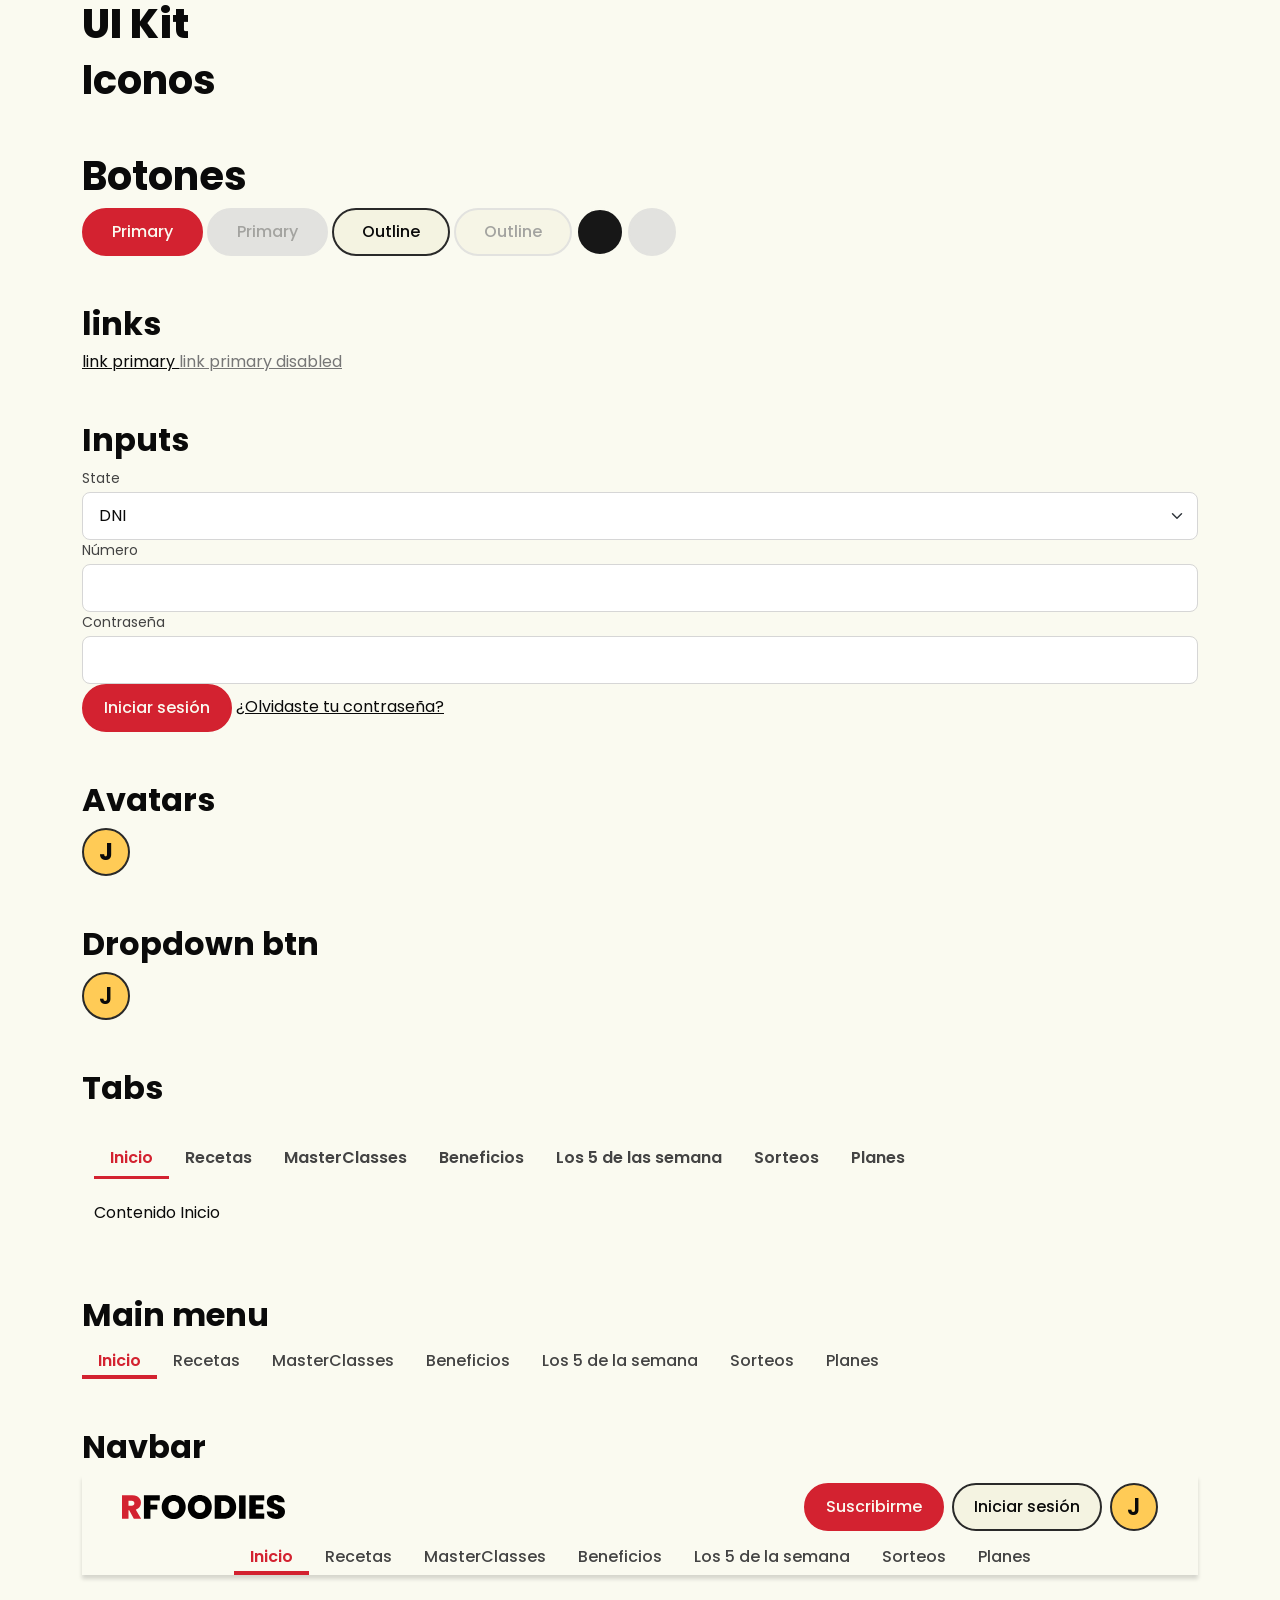
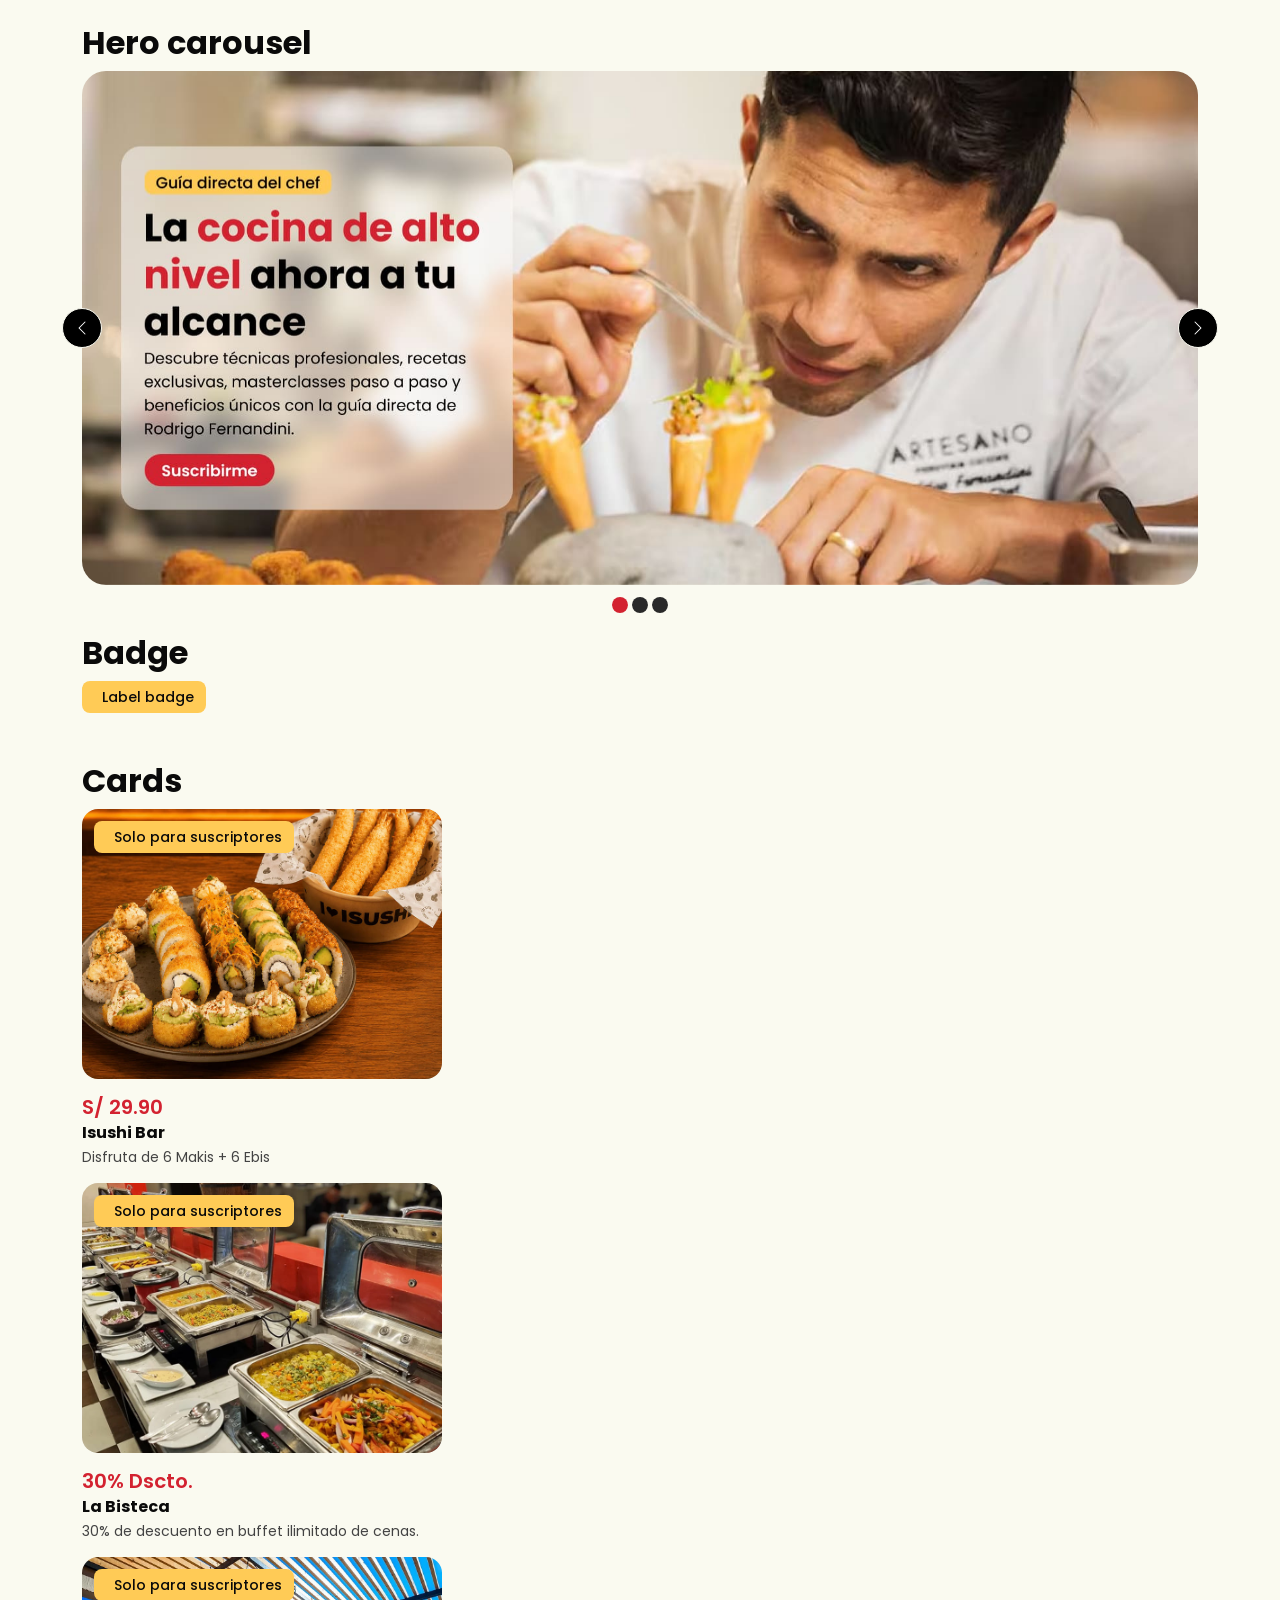
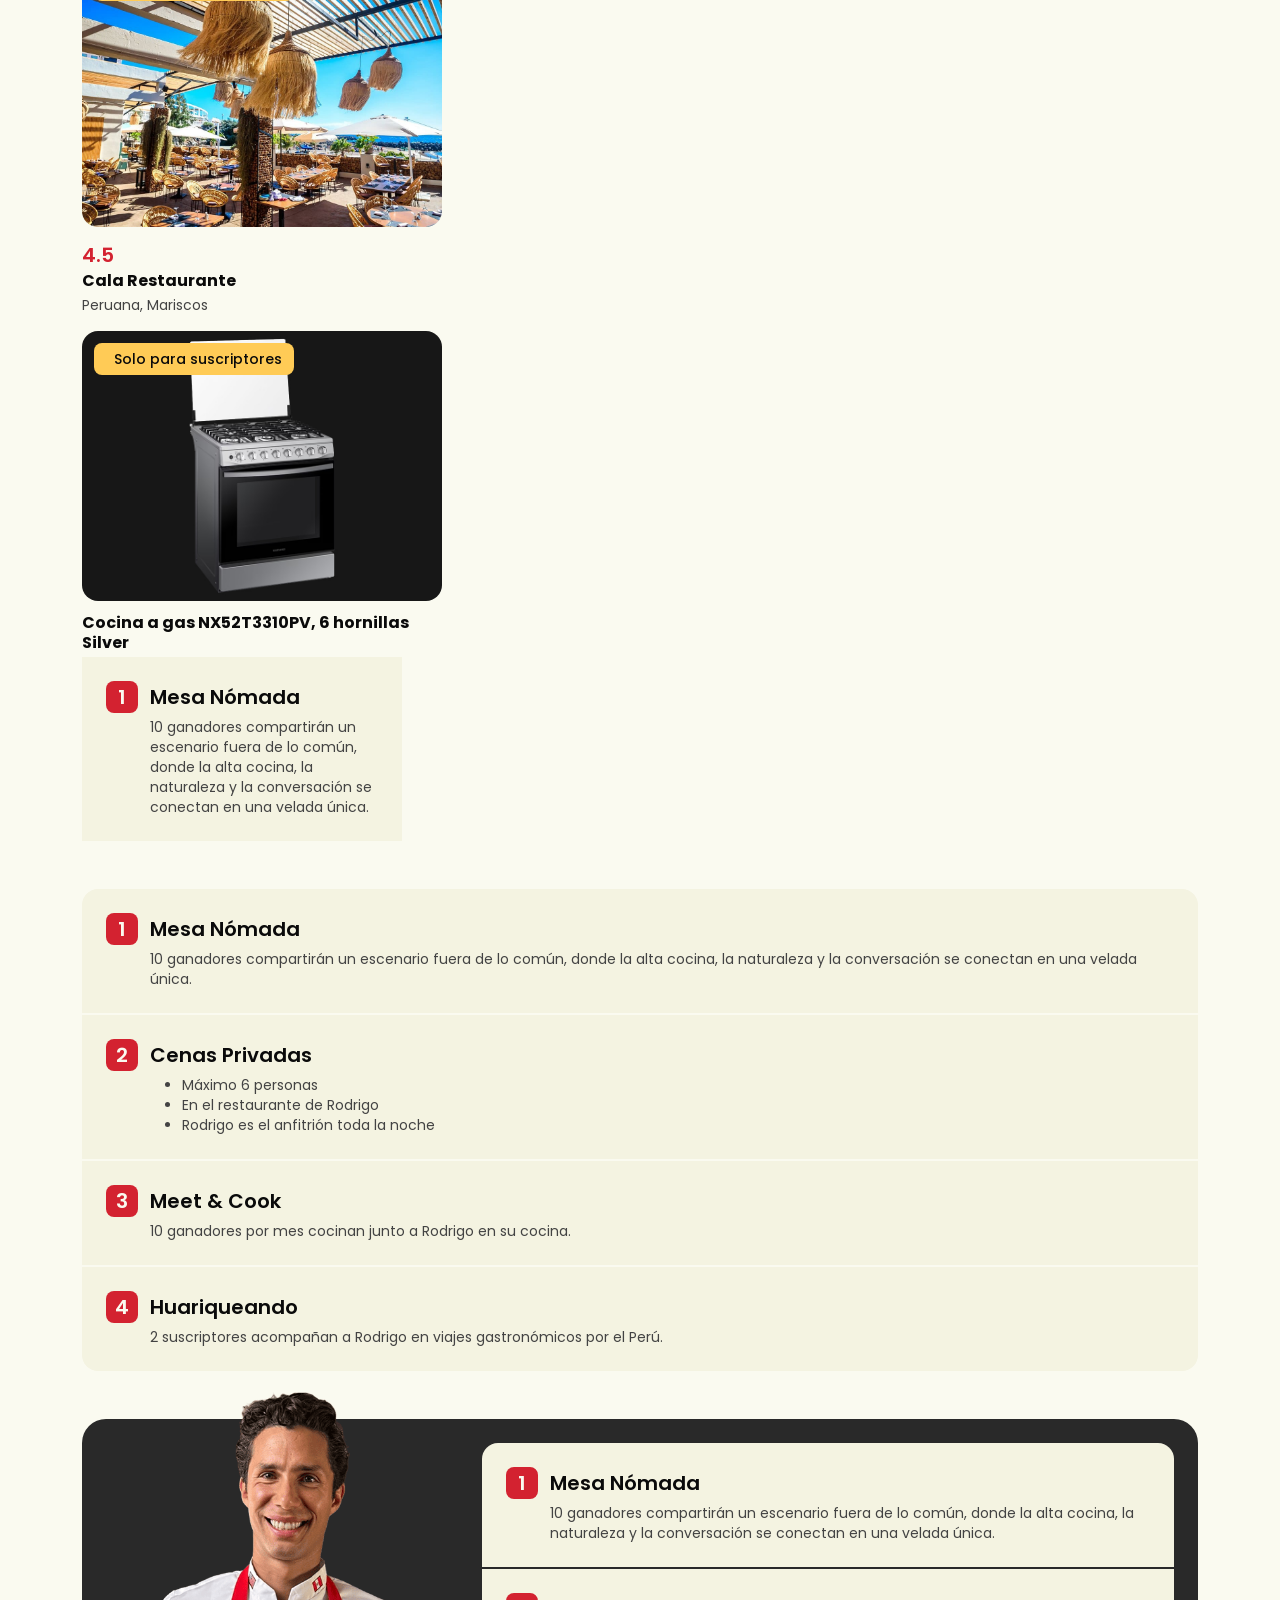
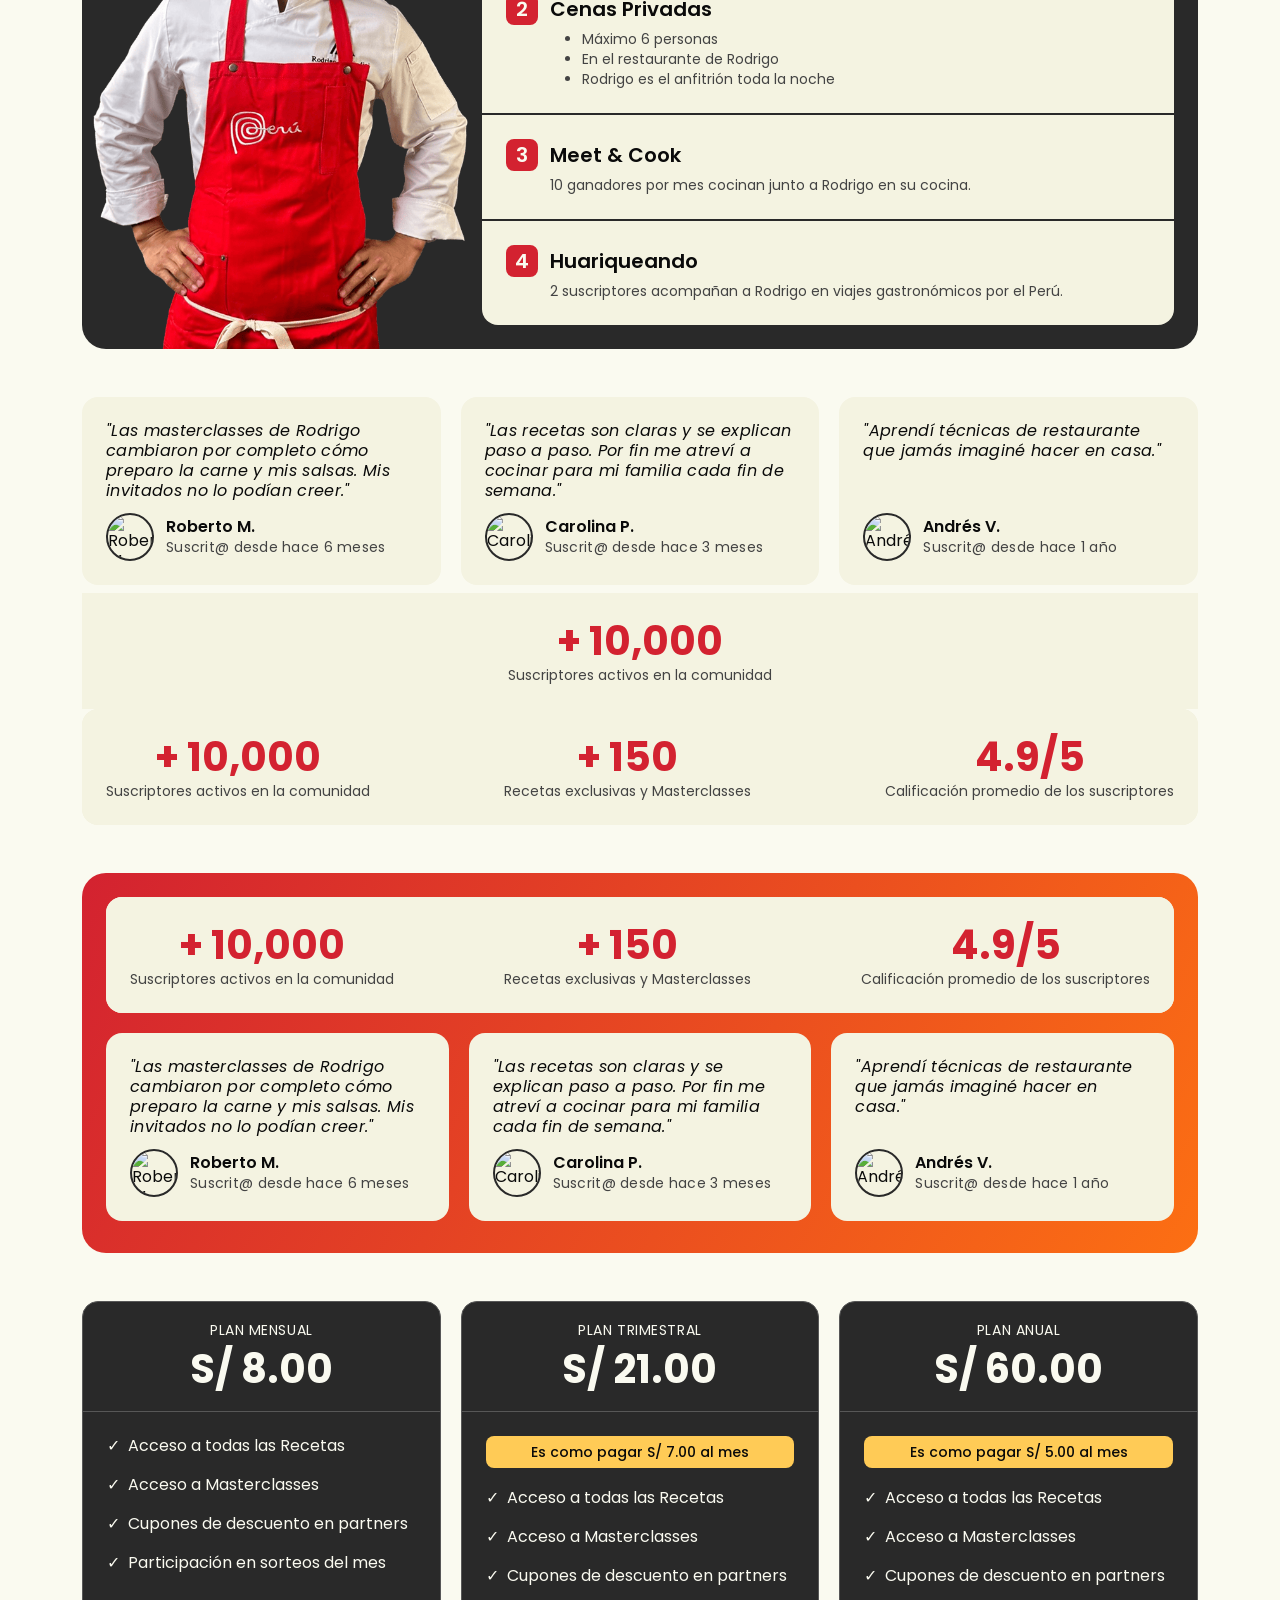
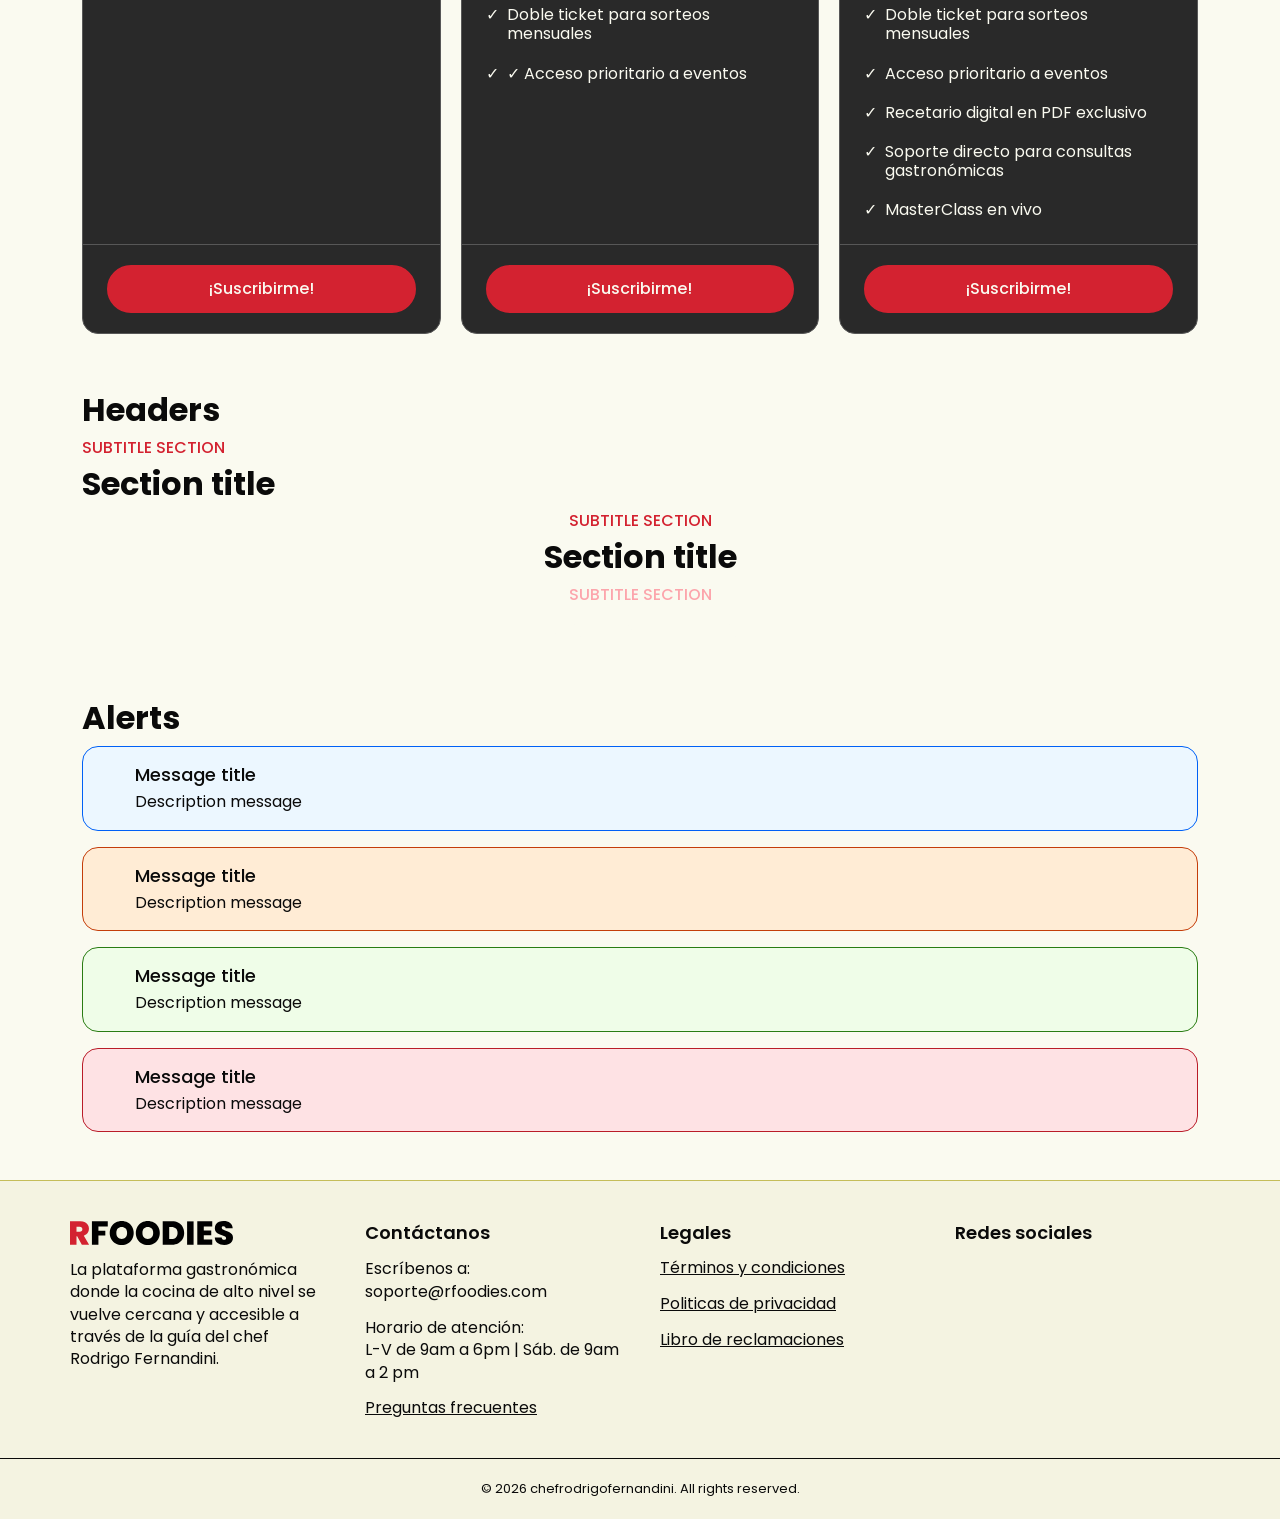
==== componentes.html @ 0fa75b3a "add component footer desktop target link" ====
<!DOCTYPE html>
<html lang="es">

<head>
    <meta charset="UTF-8">
    <meta name="viewport" content="width=device-width, initial-scale=1.0">
    <title>UI kit</title>
    <link rel="icon" href="images/logos/favicon.svg" type="image/x-icon" />
    <link rel="preconnect" href="https://fonts.googleapis.com">
    <link rel="preconnect" href="https://fonts.gstatic.com" crossorigin>
    <link
        href="https://fonts.googleapis.com/css2?family=Poppins:ital,wght@0,100;0,200;0,300;0,400;0,500;0,600;0,700;0,800;0,900;1,100;1,200;1,300;1,400;1,500;1,600;1,700;1,800;1,900&display=swap"
        rel="stylesheet">
    <!-- CSS FILES -->
    <link href="https://cdn.jsdelivr.net/npm/bootstrap@5.3.8/dist/css/bootstrap.min.css" rel="stylesheet"
        integrity="sha384-sRIl4kxILFvY47J16cr9ZwB07vP4J8+LH7qKQnuqkuIAvNWLzeN8tE5YBujZqJLB" crossorigin="anonymous">
    <link rel="stylesheet" href="css/main.css">
</head>

<body>

    <div class="container">
        <div class="mb-5">
            <h1 class="display_1">UI Kit</h1>
            <h2 class="headline_1">Iconos</h2>

            <ion-icon name="heart"></ion-icon> <!--filled-->
            <ion-icon name="heart-outline"></ion-icon> <!--outline-->
            <ion-icon name="heart-sharp"></ion-icon> <!--sharp-->
            <ion-icon name="american-football-outline"></ion-icon>
            <ion-icon name="beer-outline"></ion-icon>
        </div>


        <!-- Buttons -->
        <div class="mb-5">
            <h2 class="headline_1">Botones</h2>

            <button type="button" class="btn primary-btn">
                <ion-icon name="arrow-back"></ion-icon>
                Primary
                <ion-icon name="arrow-forward"></ion-icon>
            </button>

            <button type="button" class="btn primary-btn" disabled>
                <ion-icon name="arrow-back"></ion-icon>
                Primary
                <ion-icon name="arrow-forward"></ion-icon>
            </button>

            <button type="button" class="btn outline-btn">
                <ion-icon name="arrow-back"></ion-icon>
                Outline
                <ion-icon name="arrow-forward"></ion-icon>
            </button>

            <button type="button" class="btn outline-btn" disabled>
                <ion-icon name="arrow-back"></ion-icon>
                Outline
                <ion-icon name="arrow-forward"></ion-icon>
            </button>
            <button type="button" class="btn btn-icon primary-btn-icon">
                <ion-icon name="arrow-back"></ion-icon>
            </button>
            <button type="button" class="btn btn-icon primary-btn-icon" disabled>
                <ion-icon name="arrow-back"></ion-icon>
            </button>
        </div>

        <!-- End buttons -->

        <!-- Links -->
        <div class="mb-5">
            <h2 class="headline_2 mb-2">links</h2>

            <a href="#" class="primary-link">
                link primary
            </a>

            <a href="#" class="primary-link disabled-link" disabled>
                link primary disabled
            </a>
        </div>
        <!-- End links -->

        <!-- Inputs -->
        <div class="mb-5">
            <h2 class="headline_2 mb-2">Inputs</h2>

            <form class="form-login">
                <div class="form-row">
                    <div class="form-group col">
                        <label for="user-doc-type" class="form-label">State</label>
                        <select class="form-select" id="user-doc-type" required="">
                            <option>DNI</option>
                            <option>CE</option>
                            <option>Pasaporte</option>
                        </select>
                    </div>
                    <div class="form-group col">
                        <label for="user-doc-number" class="form-label">Número</label>
                        <input type="text" class="form-control" id="user-doc-number" aria-describedby="emailHelp">
                        <div class="invalid-feedback">
                            Ingreser un número de documento válido.
                        </div>
                    </div>
                </div>

                <div class="form-group">
                    <label for="user-password" class="form-label">Contraseña</label>
                    <div class="password-input-wrapper">
                        <input type="password" class="form-control" id="user-password">
                        <ion-icon name="eye-outline" id="toggle-password" class="toggle-password-icon"></ion-icon>
                    </div>
                    <div class="invalid-feedback">
                        Ingrese una contraseña válida.
                    </div>
                </div>


                <button type="submit" class="btn primary-btn">Iniciar sesión</button>

                <a href="#" class="primary-link" data-bs-toggle="modal" data-bs-target="#modalRecoverPassword">
                    ¿Olvidaste tu contraseña?
                </a>
            </form>
        </div>
        <!-- End inputs-->

        <!-- Avatars -->
        <div class="mb-5">
            <h2 class="headline_2 mb-2">Avatars</h2>

            <div class="avatar">
                <span>J</span>
            </div>
        </div>
        <!-- End Avatars -->

        <!-- Dropdown btn -->
        <div class="mb-5">
            <h2 class="headline_2 mb-2">Dropdown btn</h2>

            <div class="dropdown">
                <button type="button" class="btn avatar-btn dropdown-toggle" data-bs-toggle="dropdown"
                    aria-expanded="false">
                    J
                </button>

                <div class="dropdown-menu dropdown-menu-end user-menu">
                    <!-- Header -->
                    <div class="user-menu__header">
                        <p class="user-menu__name">Javier</p>
                        <p class="user-menu__email">Javierbullreyes@correo.com</p>
                    </div>
                    <!-- Cuerpo -->
                    <div class="user-menu__body">
                        <ul class="user-menu__list">
                            <li>
                                <a class="user-menu__item dropdown-item" href="#profile.html">
                                    <ion-icon name="person-outline"></ion-icon>
                                    <span>Mi perfil</span>
                                    <ion-icon name="chevron-forward-outline"></ion-icon>
                                </a>
                            </li>
                            <li>
                                <a class="user-menu__item dropdown-item" href="#subscription.html">
                                    <ion-icon name="card-outline"></ion-icon>
                                    <span>Mi suscripción</span>
                                    <ion-icon name="chevron-forward-outline"></ion-icon>
                                </a>
                            </li>
                            <li>
                                <a class="user-menu__item dropdown-item" href="#receipts.html">
                                    <ion-icon name="receipt-outline"></ion-icon>
                                    <span>Mis comprobantes</span>
                                    <ion-icon name="chevron-forward-outline"></ion-icon>
                                </a>
                            </li>
                        </ul>

                        <div class="user-menu__plan">
                            <p class="user-menu__plan-label">Plan inactivo</p>
                            <button type="button" class="btn primary-btn">
                                Suscribirme
                            </button>
                        </div>

                        <div class="user-menu__plan_active">
                            <p class="user-menu__plan-label">Plan Anual RFOODIES</p>
                            <p class="user-menu__plan-validity">Vigente hasta el 15/08/2027</p>
                        </div>
                    </div>
                    <!-- Footer -->
                    <div class="user-menu__footer">
                        <a class="user-menu__item dropdown-item" href="#login.html">
                            <ion-icon name="log-out-outline"></ion-icon>
                            <span>Cerrar sesión</span>
                            <ion-icon name="chevron-forward-outline"></ion-icon>
                        </a>
                    </div>
                </div>
            </div>

        </div>
        <!-- End Dropdown btn -->

        <!-- Tabs -->
        <div class="mb-5">
            <h2 class="headline_2 mb-2">Tabs</h2>

            <div class="container py-4">
                <ul class="nav nav-tabs custom-tabs" id="mainTabs" role="tablist">
                    <li class="nav-item" role="presentation">
                        <button class="nav-link active" data-bs-toggle="tab" data-bs-target="#inicio" type="button"
                            role="tab">Inicio</button>
                    </li>
                    <li class="nav-item" role="presentation">
                        <button class="nav-link" data-bs-toggle="tab" data-bs-target="#recetas" type="button"
                            role="tab">Recetas</button>
                    </li>
                    <li class="nav-item" role="presentation">
                        <button class="nav-link" data-bs-toggle="tab" data-bs-target="#masterclasses" type="button"
                            role="tab">MasterClasses</button>
                    </li>
                    <li class="nav-item" role="presentation">
                        <button class="nav-link" data-bs-toggle="tab" data-bs-target="#beneficios" type="button"
                            role="tab">Beneficios</button>
                    </li>
                    <li class="nav-item" role="presentation">
                        <button class="nav-link" data-bs-toggle="tab" data-bs-target="#los5" type="button"
                            role="tab">Los 5 de las semana</button>
                    </li>
                    <li class="nav-item" role="presentation">
                        <button class="nav-link" data-bs-toggle="tab" data-bs-target="#sorteos" type="button"
                            role="tab">Sorteos</button>
                    </li>
                    <li class="nav-item" role="presentation">
                        <button class="nav-link" data-bs-toggle="tab" data-bs-target="#planes" type="button"
                            role="tab">Planes</button>
                    </li>
                </ul>

                <div class="tab-content pt-4">
                    <div class="tab-pane fade show active" id="inicio" role="tabpanel">Contenido Inicio</div>
                    <div class="tab-pane fade" id="recetas" role="tabpanel">Contenido Recetas</div>
                    <div class="tab-pane fade" id="masterclasses" role="tabpanel">Contenido MasterClasses</div>
                    <div class="tab-pane fade" id="beneficios" role="tabpanel">Contenido Beneficios</div>
                    <div class="tab-pane fade" id="los5" role="tabpanel">Contenido Los 5 de la semana</div>
                    <div class="tab-pane fade" id="sorteos" role="tabpanel">Contenido Sorteos</div>
                    <div class="tab-pane fade" id="planes" role="tabpanel">Contenido Planes</div>
                </div>
            </div>

        </div>
        <!-- End Tabs -->

        <!-- main menu -->
        <div class="mb-5">
            <h2 class="headline_2 mb-2">Main menu</h2>

            <nav aria-label="Navegación principal">
                <ul class="nav menu-tabs">
                    <li class="nav-item"><a class="nav-link active" aria-current="page" href="#index">Inicio</a></li>
                    <li class="nav-item"><a class="nav-link" href="#recetas">Recetas</a></li>
                    <li class="nav-item"><a class="nav-link" href="#masterclasses">MasterClasses</a></li>
                    <li class="nav-item"><a class="nav-link" href="#beneficios">Beneficios</a></li>
                    <li class="nav-item"><a class="nav-link" href="#los-5-de-la-semana">Los 5 de la semana</a></li>
                    <li class="nav-item"><a class="nav-link" href="#sorteos">Sorteos</a></li>
                    <li class="nav-item"><a class="nav-link" href="#planes">Planes</a></li>
                </ul>
            </nav>

        </div>
        <!-- End main menu -->

        <!-- Navbar -->
        <div class="mb-5">
            <h2 class="headline_2 mb-2">Navbar</h2>

            <nav class="navbar-desktop">
                <div class="navbar-desktop-top">
                    <a class="navbar-logo-link" href="#">
                        <img src="images/logos/logo.svg" alt="RFoodies Logo" class="logo-navbar">
                    </a>

                    <div class="navbar-desktop-actions">
                        <button type="button" class="btn primary-btn">
                            Suscribirme
                        </button>
                        <button type="button" class="btn outline-btn">
                            Iniciar sesión
                        </button>
                        <div class="dropdown">
                            <button type="button" class="btn avatar-btn dropdown-toggle" data-bs-toggle="dropdown"
                                aria-expanded="false">
                                J
                            </button>

                            <div class="dropdown-menu dropdown-menu-end user-menu">
                                <!-- Header -->
                                <div class="user-menu__header">
                                    <p class="user-menu__name">Javier</p>
                                    <p class="user-menu__email">Javierbullreyes@correo.com</p>
                                </div>
                                <!-- Cuerpo -->
                                <div class="user-menu__body">
                                    <ul class="user-menu__list">
                                        <li>
                                            <a class="user-menu__item dropdown-item" href="#profile.html">
                                                <ion-icon name="person-outline"></ion-icon>
                                                <span>Mi perfil</span>
                                                <ion-icon name="chevron-forward-outline"></ion-icon>
                                            </a>
                                        </li>
                                        <li>
                                            <a class="user-menu__item dropdown-item" href="#subscription.html">
                                                <ion-icon name="card-outline"></ion-icon>
                                                <span>Mi suscripción</span>
                                                <ion-icon name="chevron-forward-outline"></ion-icon>
                                            </a>
                                        </li>
                                        <li>
                                            <a class="user-menu__item dropdown-item" href="#receipts.html">
                                                <ion-icon name="receipt-outline"></ion-icon>
                                                <span>Mis comprobantes</span>
                                                <ion-icon name="chevron-forward-outline"></ion-icon>
                                            </a>
                                        </li>
                                    </ul>

                                    <div class="user-menu__plan">
                                        <p class="user-menu__plan-label">Plan inactivo</p>
                                        <button type="button" class="btn primary-btn">
                                            Suscribirme
                                        </button>
                                    </div>

                                    <div class="user-menu__plan_active">
                                        <p class="user-menu__plan-label">Plan Anual RFOODIES</p>
                                        <p class="user-menu__plan-validity">Vigente hasta el 15/08/2027</p>
                                    </div>
                                </div>
                                <!-- Footer -->
                                <div class="user-menu__footer">
                                    <a class="user-menu__item dropdown-item" href="#login.html">
                                        <ion-icon name="log-out-outline"></ion-icon>
                                        <span>Cerrar sesión</span>
                                        <ion-icon name="chevron-forward-outline"></ion-icon>
                                    </a>
                                </div>
                            </div>
                        </div>
                    </div>
                </div>
                <ul class="nav menu-tabs">
                    <li class="nav-item"><a class="nav-link active" aria-current="page" href="#index">Inicio</a>
                    </li>
                    <li class="nav-item"><a class="nav-link" href="#recetas">Recetas</a></li>
                    <li class="nav-item"><a class="nav-link" href="#masterclasses">MasterClasses</a></li>
                    <li class="nav-item"><a class="nav-link" href="#beneficios">Beneficios</a></li>
                    <li class="nav-item"><a class="nav-link" href="#los-5-de-la-semana">Los 5 de la semana</a></li>
                    <li class="nav-item"><a class="nav-link" href="#sorteos">Sorteos</a></li>
                    <li class="nav-item"><a class="nav-link" href="#planes">Planes</a></li>
                </ul>
            </nav>
        </div>
        <!-- End Navbar -->

        <!-- Hero carousel -->
        <div class="mb-5">
            <h2 class="headline_2 mb-2">Hero carousel</h2>

            <section class="hero-carousel-wrap">
                <div id="heroCarousel" class="carousel slide hero-carousel" data-bs-ride="carousel"
                    aria-label="Destacados">

                    <div class="carousel-indicators">
                        <button type="button" data-bs-target="#heroCarousel" data-bs-slide-to="0" class="active"
                            aria-current="true" aria-label="Slide 1"></button>
                        <button type="button" data-bs-target="#heroCarousel" data-bs-slide-to="1"
                            aria-label="Slide 2"></button>
                        <button type="button" data-bs-target="#heroCarousel" data-bs-slide-to="2"
                            aria-label="Slide 3"></button>
                    </div>

                    <div class="carousel-inner">
                        <!-- Reemplaza cada src por tu imagen (recomendado: 2280 x 1050 px, para pantallas retina) -->
                        <div class="carousel-item active" data-bs-interval="3000">
                            <img src="images/bg/carousel-hero-1.jpg" alt="Slide 1">
                        </div>
                        <div class="carousel-item" data-bs-interval="3000">
                            <img src="images/bg/carousel-hero-2.jpg" alt="Slide 2">
                        </div>
                        <div class="carousel-item" data-bs-interval="3000">
                            <img src="images/bg/carousel-hero-3.jpg" alt="Slide 3">
                        </div>
                    </div>

                    <button class="carousel-control-prev" type="button" data-bs-target="#heroCarousel"
                        data-bs-slide="prev">
                        <span class="carousel-control-prev-icon" aria-hidden="true"></span>
                        <span class="visually-hidden">Anterior</span>
                    </button>
                    <button class="carousel-control-next" type="button" data-bs-target="#heroCarousel"
                        data-bs-slide="next">
                        <span class="carousel-control-next-icon" aria-hidden="true"></span>
                        <span class="visually-hidden">Siguiente</span>
                    </button>

                </div>
            </section>
        </div>
        <!-- End Hero carousel -->

        <!-- Badge -->
        <div class="mb-5">
            <h2 class="headline_2 mb-2">Badge</h2>

            <span class="badge badge-rf">
                <ion-icon name="star"></ion-icon>
                Label badge
            </span>
        </div>
        <!-- End Badge -->

        <!-- Cards -->
        <div class="mb-5">
            <h2 class="headline_2 mb-2">Cards</h2>

            <div class="card-product">
                <span class="badge badge-rf">
                    <ion-icon name="star"></ion-icon>
                    Solo para suscriptores
                </span>
                <img src="images/beneficios/isuhi-bar.jpg" class="card-img-top" alt="...">
                <div class="card-body">
                    <span class="info-promo">
                        S/ 29.90
                    </span>
                    <h5 class="card-title">Isushi Bar</h5>
                    <p class="card-description">
                        Disfruta de 6 Makis + 6 Ebis
                    </p>
                </div>
            </div>

            <div class="card-product">
                <span class="badge badge-rf">
                    <ion-icon name="star"></ion-icon>
                    Solo para suscriptores
                </span>
                <img src="images/beneficios/la-bisteca.jpg" class="card-img-top" alt="...">
                <div class="card-body">
                    <span class="info-promo">
                        30% Dscto.
                    </span>
                    <h5 class="card-title">La Bisteca</h5>
                    <p class="card-description">
                        30% de descuento en buffet ilimitado de cenas.
                    </p>
                </div>
            </div>

            <div class="card-product">
                <span class="badge badge-rf">
                    <ion-icon name="star"></ion-icon>
                    Solo para suscriptores
                </span>
                <img src="images/restaurantes/cala.jpg" class="card-img-top" alt="...">
                <div class="card-body">
                    <div class="star-raiting">
                        <ion-icon name="star"></ion-icon>
                        4.5
                    </div>
                    <h5 class="card-title">Cala Restaurante</h5>
                    <p class="card-description">
                        Peruana, Mariscos
                    </p>
                </div>
            </div>

            <div class="card-product">
                <span class="badge badge-rf">
                    <ion-icon name="star"></ion-icon>
                    Solo para suscriptores
                </span>
                <img src="images/premios/premio1.jpg" class="card-img-top" alt="...">
                <div class="card-body">
                    <h5 class="card-title">
                        Cocina a gas NX52T3310PV, 6 hornillas Silver
                    </h5>
                </div>
            </div>

            <article class="prize-card mb-5">
                <span class="prize-card__badge" aria-hidden="true">1</span>
                <div class="prize-card__content">
                    <h3 class="prize-card__title">Mesa Nómada</h3>
                    <p class="prize-card__text">
                        10 ganadores compartirán un escenario fuera de lo común, donde la alta cocina,
                        la naturaleza y la conversación se conectan en una velada única.
                    </p>
                </div>
            </article>

            <div class="wrap-prize-cards mb-5">
                <article class="prize-card">
                    <span class="prize-card__badge" aria-hidden="true">1</span>
                    <div class="prize-card__content">
                        <h3 class="prize-card__title">Mesa Nómada</h3>
                        <p class="prize-card__text">
                            10 ganadores compartirán un escenario fuera de lo común, donde la alta cocina,
                            la naturaleza y la conversación se conectan en una velada única.
                        </p>
                    </div>
                </article>
                <article class="prize-card">
                    <span class="prize-card__badge" aria-hidden="true">2</span>
                    <div class="prize-card__content">
                        <h3 class="prize-card__title">Cenas Privadas</h3>
                        <ul class="prize-card__list">
                            <li>Máximo 6 personas</li>
                            <li>En el restaurante de Rodrigo</li>
                            <li>Rodrigo es el anfitrión toda la noche</li>
                        </ul>
                    </div>
                </article>
                <article class="prize-card">
                    <span class="prize-card__badge" aria-hidden="true">3</span>
                    <div class="prize-card__content">
                        <h3 class="prize-card__title">Meet & Cook</h3>
                        <p class="prize-card__text">
                            10 ganadores por mes cocinan junto a Rodrigo en su cocina.
                        </p>
                    </div>
                </article>
                <article class="prize-card">
                    <span class="prize-card__badge" aria-hidden="true">4</span>
                    <div class="prize-card__content">
                        <h3 class="prize-card__title">Huariqueando</h3>
                        <p class="prize-card__text">
                            2 suscriptores acompañan a Rodrigo en viajes gastronómicos por el Perú.
                        </p>
                    </div>
                </article>
            </div>

            <div class="card-monthly-prizes mb-5">
                <img src="images/premios/chef.png" alt="chef Rodrigo fernandini">
                <div class="wrap-prize-cards">
                    <article class="prize-card">
                        <span class="prize-card__badge" aria-hidden="true">1</span>
                        <div class="prize-card__content">
                            <h3 class="prize-card__title">Mesa Nómada</h3>
                            <p class="prize-card__text">
                                10 ganadores compartirán un escenario fuera de lo común, donde la alta cocina,
                                la naturaleza y la conversación se conectan en una velada única.
                            </p>
                        </div>
                    </article>
                    <article class="prize-card">
                        <span class="prize-card__badge" aria-hidden="true">2</span>
                        <div class="prize-card__content">
                            <h3 class="prize-card__title">Cenas Privadas</h3>
                            <ul class="prize-card__list">
                                <li>Máximo 6 personas</li>
                                <li>En el restaurante de Rodrigo</li>
                                <li>Rodrigo es el anfitrión toda la noche</li>
                            </ul>
                        </div>
                    </article>
                    <article class="prize-card">
                        <span class="prize-card__badge" aria-hidden="true">3</span>
                        <div class="prize-card__content">
                            <h3 class="prize-card__title">Meet & Cook</h3>
                            <p class="prize-card__text">
                                10 ganadores por mes cocinan junto a Rodrigo en su cocina.
                            </p>
                        </div>
                    </article>
                    <article class="prize-card">
                        <span class="prize-card__badge" aria-hidden="true">4</span>
                        <div class="prize-card__content">
                            <h3 class="prize-card__title">Huariqueando</h3>
                            <p class="prize-card__text">
                                2 suscriptores acompañan a Rodrigo en viajes gastronómicos por el Perú.
                            </p>
                        </div>
                    </article>
                </div>
            </div>

            <div class="testimonials__grid">

                <figure class="testimonial-card">
                    <blockquote class="testimonial-card__quote">
                        "Las masterclasses de Rodrigo cambiaron por completo cómo preparo la carne y mis salsas.
                        Mis invitados no lo podían creer."
                    </blockquote>
                    <figcaption class="testimonial-card__author">
                        <img class="testimonial-card__avatar"
                            src="https://images.unsplash.com/photo-1507003211169-0a1dd7228f2d?auto=format&fit=crop&w=96&h=96&q=80"
                            alt="Roberto M.">
                        <div>
                            <p class="testimonial-card__name">Roberto M.</p>
                            <p class="testimonial-card__meta">Suscrit@ desde hace 6 meses</p>
                        </div>
                    </figcaption>
                </figure>

                <figure class="testimonial-card">
                    <blockquote class="testimonial-card__quote">
                        "Las recetas son claras y se explican paso a paso. Por fin me atreví a cocinar para mi
                        familia cada fin de semana."
                    </blockquote>
                    <figcaption class="testimonial-card__author">
                        <img class="testimonial-card__avatar"
                            src="https://images.unsplash.com/photo-1494790108377-be9c29b29330?auto=format&fit=crop&w=96&h=96&q=80"
                            alt="Carolina P.">
                        <div>
                            <p class="testimonial-card__name">Carolina P.</p>
                            <p class="testimonial-card__meta">Suscrit@ desde hace 3 meses</p>
                        </div>
                    </figcaption>
                </figure>

                <figure class="testimonial-card">
                    <blockquote class="testimonial-card__quote">
                        "Aprendí técnicas de restaurante que jamás imaginé hacer en casa."
                    </blockquote>
                    <figcaption class="testimonial-card__author">
                        <img class="testimonial-card__avatar"
                            src="https://images.unsplash.com/photo-1500648767791-00dcc994a43e?auto=format&fit=crop&w=96&h=96&q=80"
                            alt="Andrés V.">
                        <div>
                            <p class="testimonial-card__name">Andrés V.</p>
                            <p class="testimonial-card__meta">Suscrit@ desde hace 1 año</p>
                        </div>
                    </figcaption>
                </figure>
            </div>

            <figure class="social-proof-card">
                <div class="social-proof-card__content">
                    <h3 class="social-proof-card__title">+ 10,000</h3>
                    <p class="social-proof-card__text">
                        Suscriptores activos en la comunidad
                    </p>
                </div>
            </figure>

            <div class="social-proof__grid mb-5">
                <figure class="social-proof-card">
                    <div class="social-proof-card__content">
                        <h3 class="social-proof-card__title">+ 10,000</h3>
                        <p class="social-proof-card__text">
                            Suscriptores activos en la comunidad
                        </p>
                    </div>
                </figure>

                <figure class="social-proof-card">
                    <div class="social-proof-card__content">
                        <h3 class="social-proof-card__title">+ 150</h3>
                        <p class="social-proof-card__text">
                            Recetas exclusivas y Masterclasses
                        </p>
                    </div>
                </figure>

                <figure class="social-proof-card">
                    <div class="social-proof-card__content">
                        <h3 class="social-proof-card__title">4.9/5</h3>
                        <p class="social-proof-card__text">
                            Calificación promedio de los suscriptores
                        </p>
                    </div>
                </figure>
            </div>

            <div class="social-proof__banner">
                <div class="social-proof__grid">
                    <figure class="social-proof-card">
                        <div class="social-proof-card__content">
                            <h3 class="social-proof-card__title">+ 10,000</h3>
                            <p class="social-proof-card__text">
                                Suscriptores activos en la comunidad
                            </p>
                        </div>
                    </figure>

                    <figure class="social-proof-card">
                        <div class="social-proof-card__content">
                            <h3 class="social-proof-card__title">+ 150</h3>
                            <p class="social-proof-card__text">
                                Recetas exclusivas y Masterclasses
                            </p>
                        </div>
                    </figure>

                    <figure class="social-proof-card">
                        <div class="social-proof-card__content">
                            <h3 class="social-proof-card__title">4.9/5</h3>
                            <p class="social-proof-card__text">
                                Calificación promedio de los suscriptores
                            </p>
                        </div>
                    </figure>
                </div>

                <div class="testimonials__grid">
                    <figure class="testimonial-card">
                        <blockquote class="testimonial-card__quote">
                            "Las masterclasses de Rodrigo cambiaron por completo cómo preparo la carne y mis salsas.
                            Mis invitados no lo podían creer."
                        </blockquote>
                        <figcaption class="testimonial-card__author">
                            <img class="testimonial-card__avatar"
                                src="https://images.unsplash.com/photo-1507003211169-0a1dd7228f2d?auto=format&fit=crop&w=96&h=96&q=80"
                                alt="Roberto M.">
                            <div>
                                <p class="testimonial-card__name">Roberto M.</p>
                                <p class="testimonial-card__meta">Suscrit@ desde hace 6 meses</p>
                            </div>
                        </figcaption>
                    </figure>

                    <figure class="testimonial-card">
                        <blockquote class="testimonial-card__quote">
                            "Las recetas son claras y se explican paso a paso. Por fin me atreví a cocinar para mi
                            familia cada fin de semana."
                        </blockquote>
                        <figcaption class="testimonial-card__author">
                            <img class="testimonial-card__avatar"
                                src="https://images.unsplash.com/photo-1494790108377-be9c29b29330?auto=format&fit=crop&w=96&h=96&q=80"
                                alt="Carolina P.">
                            <div>
                                <p class="testimonial-card__name">Carolina P.</p>
                                <p class="testimonial-card__meta">Suscrit@ desde hace 3 meses</p>
                            </div>
                        </figcaption>
                    </figure>

                    <figure class="testimonial-card">
                        <blockquote class="testimonial-card__quote">
                            "Aprendí técnicas de restaurante que jamás imaginé hacer en casa."
                        </blockquote>
                        <figcaption class="testimonial-card__author">
                            <img class="testimonial-card__avatar"
                                src="https://images.unsplash.com/photo-1500648767791-00dcc994a43e?auto=format&fit=crop&w=96&h=96&q=80"
                                alt="Andrés V.">
                            <div>
                                <p class="testimonial-card__name">Andrés V.</p>
                                <p class="testimonial-card__meta">Suscrit@ desde hace 1 año</p>
                            </div>
                        </figcaption>
                    </figure>
                </div>
            </div>
        </div>

        <div class="plans__grid mb-5">

            <!-- Plan mensual: 4 beneficios -->
            <article class="plan-card">
                <header class="plan-card__header">
                    <h3 class="plan-card__name">Plan mensual</h3>
                    <p class="plan-card__price">S/ 8.00</p>
                </header>
                <ul class="plan-card__body">
                    <li class="plan-card__benefit">Acceso a todas las Recetas</li>
                    <li class="plan-card__benefit">Acceso a Masterclasses</li>
                    <li class="plan-card__benefit">Cupones de descuento en partners</li>
                    <li class="plan-card__benefit">Participación en sorteos del mes</li>
                </ul>
                <div class="plan-card__footer">
                    <button type="button" class="btn primary-btn">
                        ¡Suscribirme!
                    </button>
                </div>
            </article>

            <!-- Plan trimestral: 5 beneficios -->
            <article class="plan-card">
                <header class="plan-card__header">
                    <h3 class="plan-card__name">Plan trimestral</h3>
                    <p class="plan-card__price">S/ 21.00</p>
                </header>
                <ul class="plan-card__body">
                    <span class="badge badge-rf">
                        Es como pagar S/ 7.00 al mes
                    </span>
                    <li class="plan-card__benefit">Acceso a todas las Recetas</li>
                    <li class="plan-card__benefit">Acceso a Masterclasses</li>
                    <li class="plan-card__benefit">Cupones de descuento en partners</li>
                    <li class="plan-card__benefit">Doble ticket para sorteos mensuales</li>
                    <li class="plan-card__benefit">✓ Acceso prioritario a eventos</li>
                </ul>
                <div class="plan-card__footer">
                    <button type="button" class="btn primary-btn">
                        ¡Suscribirme!
                    </button>
                </div>
            </article>

            <!-- Plan anual: 6 beneficios -->
            <article class="plan-card">
                <header class="plan-card__header">
                    <h3 class="plan-card__name">Plan anual</h3>
                    <p class="plan-card__price">S/ 60.00</p>
                </header>
                <ul class="plan-card__body">
                    <span class="badge badge-rf">
                        Es como pagar S/ 5.00 al mes
                    </span>
                    <li class="plan-card__benefit">Acceso a todas las Recetas</li>
                    <li class="plan-card__benefit">Acceso a Masterclasses</li>
                    <li class="plan-card__benefit">Cupones de descuento en partners</li>
                    <li class="plan-card__benefit">Doble ticket para sorteos mensuales</li>
                    <li class="plan-card__benefit">Acceso prioritario a eventos</li>
                    <li class="plan-card__benefit">Recetario digital en PDF exclusivo</li>
                    <li class="plan-card__benefit">Soporte directo para consultas gastronómicas</li>
                    <li class="plan-card__benefit">MasterClass en vivo</li>
                </ul>
                <div class="plan-card__footer">
                    <button type="button" class="btn primary-btn">
                        ¡Suscribirme!
                    </button>
                </div>
            </article>

        </div>
        <!-- End Cards -->

        <!-- Headers -->
        <div class="mb-5">
            <h2 class="headline_2 mb-2">Headers</h2>

            <div class="header-section">
                <h6 class="header-section__subtitle">
                    SUBTITLE SECTION
                </h6>
                <h4 class="header-section__title">Section title</h4>
            </div>

            <div class="header-section text-center">
                <h6 class="header-section__subtitle">
                    SUBTITLE SECTION
                </h6>
                <h4 class="header-section__title">Section title</h4>
            </div>

            <div class="header-section header-section__dark text-center">
                <h6 class="header-section__subtitle">
                    SUBTITLE SECTION
                </h6>
                <h4 class="header-section__title">Section title</h4>
            </div>
        </div>
        <!-- End Headers -->

        <!-- Alerts -->
        <div class="mb-5">
            <h2 class="headline_2 mb-2">Alerts</h2>

            <div class="notice-list">

                <!-- INFO -->
                <div class="notice notice--info" role="status">
                    <ion-icon class="notice__icon" name="information-circle" aria-hidden="true"></ion-icon>
                    <div class="notice__content">
                        <p class="notice__title">Message title</p>
                        <p class="notice__text">Description message</p>
                    </div>
                </div>

                <!-- WARNING -->
                <div class="notice notice--warning" role="alert">
                    <ion-icon class="notice__icon" name="warning" aria-hidden="true"></ion-icon>
                    <div class="notice__content">
                        <p class="notice__title">Message title</p>
                        <p class="notice__text">Description message</p>
                    </div>
                </div>

                <!-- SUCCESS -->
                <div class="notice notice--success" role="status">
                    <ion-icon class="notice__icon" name="checkmark-circle" aria-hidden="true"></ion-icon>
                    <div class="notice__content">
                        <p class="notice__title">Message title</p>
                        <p class="notice__text">Description message</p>
                    </div>
                </div>

                <!-- ERROR -->
                <div class="notice notice--error" role="alert">
                    <ion-icon class="notice__icon" name="close-circle" aria-hidden="true"></ion-icon>
                    <div class="notice__content">
                        <p class="notice__title">Message title</p>
                        <p class="notice__text">Description message</p>
                    </div>
                </div>

            </div>
        </div>
        <!-- End Alerts -->
    </div>

    <footer class="site-footer">

        <div class="site-footer__main container">

            <!-- Marca -->
            <div class="site-footer__col">
                <a class="site-footer__logo" href="#" aria-label="RFoodies, inicio">
                    <img src="images/logos/logo.svg" alt="">
                </a>
                <p class="site-footer__text">
                    La plataforma gastronómica donde la cocina de alto nivel se vuelve cercana y accesible
                    a través de la guía del chef Rodrigo Fernandini.
                </p>
            </div>

            <!-- Contáctanos -->
            <div class="site-footer__col">
                <h2 class="site-footer__title">Contáctanos</h2>
                <p class="site-footer__text">Escríbenos a: <br> soporte@rfoodies.com</p>
                <p class="site-footer__text">Horario de atención: <br> L-V de 9am a 6pm | Sáb. de 9am a 2 pm</p>
                <a href="#" target="_blank" class="primary-link">Preguntas frecuentes</a>
            </div>

            <!-- Legales -->
            <div class="site-footer__col">
                <h2 class="site-footer__title">Legales</h2>
                <ul class="site-footer__links">
                    <li><a href="#" target="_blank" class="primary-link">Términos y condiciones</a></li>
                    <li><a href="#" target="_blank" class="primary-link">Politicas de privacidad</a></li>
                    <li><a href="#" target="_blank" class="primary-link">Libro de reclamaciones</a></li>
                </ul>
            </div>

            <!-- Redes sociales -->
            <div class="site-footer__col">
                <h2 class="site-footer__title">Redes sociales</h2>
                <ul class="site-footer__social">
                    <li><a href="https://www.tiktok.com/@chefrodrigofernandini" target="_blank" aria-label="TikTok"><ion-icon name="logo-tiktok"></ion-icon></a></li>
                    <li><a href="https://www.instagram.com/rodrigofernandini/?hl=es-la" target="_blank" aria-label="Instagram"><ion-icon name="logo-instagram"></ion-icon></a></li>
                    <li><a href="https://www.youtube.com/@rodrigofernandini" target="_blank" aria-label="YouTube"><ion-icon name="logo-youtube"></ion-icon></a></li>
                </ul>
            </div>

        </div>

        <div class="site-footer__bottom">
            <p class="site-footer__copy">© 2026 chefrodrigofernandini. All rights reserved.</p>
        </div>

    </footer>



    <!-- Js-files -->
    <script type="module" src="https://unpkg.com/ionicons@8.0.13/dist/ionicons/ionicons.esm.js"></script>
    <script nomodule src="https://unpkg.com/ionicons@8.0.13/dist/ionicons/ionicons.js"></script>
    <script src="https://code.jquery.com/jquery-3.7.1.min.js"></script>
    <script src="https://cdn.jsdelivr.net/npm/bootstrap@5.3.8/dist/js/bootstrap.bundle.min.js"></script>
    <script src="js/main.js"></script>
</body>

</html>
---- css/main.css ----
:root {
    /* PRIMARY-COLORS */
    --gray-050: #FAFAFA;
    --gray-100: #F5F5F5;
    --gray-200: #E6E6E6;
    --gray-300: #D6D6D6;
    --gray-400: #A5A5A5;
    --gray-500: #767676;
    --gray-600: #575757;
    --gray-700: #434343;
    --gray-800: #292929;
    --gray-900: #171717;
    --gray-950: #0A0A0A;

    --red-050: #FEF2F3;
    --red-100: #FEE2E4;
    --red-200: #FECACE;
    --red-300: #FCA5AC;
    --red-400: #F8717C;
    --red-500: #EF4452;
    --red-600: #D32230;
    --red-700: #B91C28;
    --red-800: #991B25;
    --red-900: #7F1D25;
    --red-950: #450A0F;

    --cream-050: #FAFAF0;
    --cream-100: #F4F3E1;
    --cream-200: #F0F0D5;
    --cream-300: #E0E0A7;
    --cream-400: #D0CD79;
    --cream-500: #C5BD5A;
    --cream-600: #BBA745;
    --cream-700: #A4883B;
    --cream-800: #896A34;
    --cream-900: #71552F;
    --cream-950: #5E4729;

    --golden-050: #FFFAEB;
    --golden-100: #FFEFC6;
    --golden-200: #FFDE88;
    --golden-300: #FFCB56;
    --golden-400: #FFB020;
    --golden-500: #F98D07;
    --golden-600: #DD6702;
    --golden-700: #B74606;
    --golden-800: #94360C;
    --golden-900: #7A2C0D;
    --golden-950: #461502;

    --orange-050: #FFF7ED;
    --orange-100: #FFECD5;
    --orange-200: #FFDDB8;
    --orange-300: #FFB872;
    --orange-400: #FD8F3A;
    --orange-500: #FC6F13;
    --orange-600: #ED5409;
    --orange-700: #C43D0A;
    --orange-800: #9C3110;
    --orange-900: #7D2B11;
    --orange-950: #441306;

    --blue-050: #ECF7FF;
    --blue-100: #D5EDFF;
    --blue-200: #B5E0FF;
    --blue-300: #82CEFF;
    --blue-400: #47B2FF;
    --blue-500: #1D91FF;
    --blue-600: #0574FF;
    --blue-700: #0061F6;
    --blue-800: #074DC6;
    --blue-900: #0D47A1;
    --blue-950: #0D2A5E;

    --green-050: #EFFDE8;
    --green-100: #DCFACD;
    --green-200: #BAF6A0;
    --green-300: #8EED69;
    --green-400: #68E03B;
    --green-500: #47C61C;
    --green-600: #339E12;
    --green-700: #2A7C13;
    --green-800: #255F15;
    --green-900: #215116;
    --green-950: #0C2D06;

    --default-white: #FFFFFF;
    --default-black: #000000;

    --gradient-primary: linear-gradient(120deg, #D32230 0%, #FC6F13 100%);

    /* SEMANTIC COLORS */
    /* Backgrounds colors */
    --bg-surface-primary: var(--cream-050);
    --bg-surface-secondary: var(--cream-100);
    --bg-fill-brand: var(--red-600);
    --bg-fill-brand-hover: var(--red-800);
    --bg-fill-secondary: var(--cream-100);
    --bg-fill-secondary-hover: var(--gray-900);
    --bg-fill-accent: var(--golden-300);
    --bg-fill-input: var(--default-white);
    --bg-fill-disabled: var(--gray-300);
    --bg-fill-danger: var(--red-500);
    --bg-fill-danger-secondary: var(--red-100);
    --bg-fill-success: var(--green-500);
    --bg-fill-success-secondary: var(--green-050);
    --bg-fill-warning: var(--orange-500);
    --bg-fill-warning-secondary: var(--orange-100);
    --bg-fill-info: var(--blue-500);
    --bg-fill-info-secondary: var(--blue-050);
    --bg-fill-white: var(--default-white);
    --bg-fill-black: var(--default-black);
    --bg-fill-black-secondary: var(--gray-800);
    --border-accent: var(--golden-700);
    /* End Backgrounds colors */

    /* Border colors */
    --border-brand: var(--red-600);
    --border-primary: var(--gray-300);
    --border-secondary: var(--gray-800);
    --border-chakra: var(--cream-050);
    --border-chakra-secondary: var(--cream-500);
    --border-on-dark: var(--gray-600);
    --border-focus: var(--gray-950);
    --border-error: var(--red-700);
    --border-success: var(--green-700);
    --border-warning: var(--orange-700);
    --border-info: var(--blue-700);
    /* End Border colors */

    /* Text colors */
    --text-brand: var(--red-600);
    --text-brand-dark: var(--red-300);
    --text-primary: var(--gray-950);
    --text-on-primary: var(--cream-050);
    --text-secondary: var(--gray-700);
    --text-on-secondary-hover: var(--cream-050);
    --text-placeholder: var(--gray-500);
    --text-muted: var(--gray-500);
    --text-link: var(--gray-950);
    --text-link-hover: var(--red-600);
    --text-error: var(--red-700);
    --text-success: var(--green-700);
    --text-warning: var(--orange-700);
    --text-info: var(--blue-700);
    /* End Text colors */

    /* Shadows */
    --shadow-primary: 0px 4px 4px rgba(0, 0, 0, 0.15);
    ;
    /* End shadows */
}

html {
    scroll-behavior: smooth;
}

body {
    font-size: 16px;
    line-height: 1.25rem;
    font-family: "Poppins", sans-serif;
    font-optical-sizing: auto;
    font-weight: 400;
    font-style: normal;
    color: var(--text-primary);
    background-color: var(--bg-surface-primary);
}

/* typography */
.display_1 {
    font-size: 2.5rem;
    font-weight: 800;
    line-height: 3rem;
}

.display_2 {
    font-size: 2rem;
    font-weight: 800;
    line-height: 2.5rem;
}

.display_3 {
    font-size: 1.5rem;
    font-weight: 800;
    line-height: 2rem;
}

.display_3 {
    font-size: 1.5rem;
    font-weight: 800;
    line-height: 2rem;
}

.display_4 {
    font-size: 1.25rem;
    font-weight: 800;
    line-height: 1.5rem;
}

.display_5 {
    font-size: 1rem;
    font-weight: 800;
    line-height: 1.25rem;
}

.display_6 {
    font-size: .875rem;
    font-weight: 800;
    line-height: 1rem;
}

.headline_1 {
    font-size: 2.5rem;
    font-weight: 700;
    line-height: 3rem;
}

.headline_2 {
    font-size: 2rem;
    font-weight: 700;
    line-height: 2.5rem;
}

.headline_3 {
    font-size: 1.5rem;
    font-weight: 700;
    line-height: 2rem;
}

.headline_4 {
    font-size: 1.25rem;
    font-weight: 700;
    line-height: 1.5rem;
}

.headline_5 {
    font-size: 1rem;
    font-weight: 700;
    line-height: 1.25rem;
}

.headline_6 {
    font-size: .875rem;
    font-weight: 700;
    line-height: 1rem;
}

.subhead_1 {
    font-size: 2.5rem;
    font-weight: 500;
    line-height: 3rem;
}

.subhead_2 {
    font-size: 2rem;
    font-weight: 500;
    line-height: 2.5rem;
}

.subhead_3 {
    font-size: 1.5rem;
    font-weight: 500;
    line-height: 2rem;
}

.subhead_4 {
    font-size: 1.25rem;
    font-weight: 500;
    line-height: 1.5rem;
}

.subhead_5 {
    font-size: 1rem;
    font-weight: 500;
    line-height: 1.25rem;
}

.subhead_6 {
    font-size: .875rem;
    font-weight: 500;
    line-height: 1rem;
}

.body_2 {
    font-size: .875rem;
    font-weight: 400;
    line-height: 1.1rem;
}

.caption {
    font-size: .75rem;
    font-weight: 400;
    line-height: 1rem;
}

/* End Typography */

/* COMPONENTS */
/* Buttons */
.btn {
    font-size: 1rem;
    line-height: 1.25rem;
    height: 3rem;
    font-weight: 500;
    padding: .8rem 1.25rem;
    display: inline-flex;
    align-items: center;
    justify-content: center;
    gap: .5rem;
    border-width: 2px;
    border-style: solid;
    border-color: var(--bs-btn-border-color, var(--border-focus));
    border-radius: 2rem;
    -webkit-border-radius: 2rem;
    -moz-border-radius: 2rem;
    -ms-border-radius: 2rem;
    -o-border-radius: 2rem;
    white-space: nowrap !important;
}

.btn ion-icon {
    font-size: 1.25rem;
}

.primary-btn {
    --bs-btn-color: var(--text-on-primary);
    --bs-btn-bg: var(--bg-fill-brand);
    --bs-btn-border-color: var(--border-brand);
    --bs-btn-hover-color: var(--text-on-primary);
    --bs-btn-hover-bg: var(--bg-fill-brand-hover);
    --bs-btn-hover-border-color: var(--border-brand);
    --bs-btn-focus-shadow-rgb: var(--btn-focus-shadow);
    --bs-btn-active-color: var(--text-on-primary);
    --bs-btn-active-bg: var(--bg-fill-brand);
    --bs-btn-active-border-color: var(--border-brand);
    --bs-btn-disabled-color: var(--text-muted);
    --bs-btn-disabled-bg: var(--bg-fill-disabled);
    --bs-btn-disabled-border-color: var(--border-primary);
}

.outline-btn {
    --bs-btn-color: var(--text-primary);
    --bs-btn-bg: var(--bg-fill-secondary);
    --bs-btn-border-color: var(--border-secondary);
    --bs-btn-hover-color: var(--text-on-secondary-hover);
    --bs-btn-hover-bg: var(--bg-fill-secondary-hover);
    --bs-btn-hover-border-color: var(--border-secondary);
    --bs-btn-focus-shadow-rgb: var(--btn-focus-shadow);
    --bs-btn-active-color: var(--text-primary);
    --bs-btn-active-bg: var(--bg-fill-secondary);
    --bs-btn-active-border-color: var(--border-secondary);
    --bs-btn-disabled-color: var(--text-muted);
    --bs-btn-disabled-bg: var(--bg-fill-secondary);
    --bs-btn-disabled-border-color: var(--border-primary);
}

.btn-icon {
    font-size: 1rem;
    line-height: 1.25rem;
    height: 3rem;
    width: 3rem;
    font-weight: 500;
    padding: 0;
    display: inline-flex;
    align-items: center;
    justify-content: center;
    gap: .5rem;
    border: 2px solid;
    border-radius: 999px;
    -webkit-border-radius: 2rem;
    -moz-border-radius: 2rem;
    -ms-border-radius: 2rem;
    -o-border-radius: 2rem;
}

.primary-btn-icon {
    --bs-btn-color: var(--text-on-primary);
    --bs-btn-bg: var(--bg-fill-secondary-hover);
    --bs-btn-border-color: var(--border-chakra);
    --bs-btn-hover-color: var(--text-on-primary);
    --bs-btn-hover-bg: var(--bg-fill-brand);
    --bs-btn-hover-border-color: var(--border-chakra);
    --bs-btn-focus-shadow-rgb: var(--btn-focus-shadow);
    --bs-btn-active-color: var(--text-on-primary);
    --bs-btn-active-bg: var(--bg-fill-brand);
    --bs-btn-active-border-color: var(--border-brand);
    --bs-btn-disabled-color: var(--text-muted);
    --bs-btn-disabled-bg: var(--bg-fill-disabled);
    --bs-btn-disabled-border-color: var(--border-primary);
}

.primary-link {
    color: var(--text-link);
}

.primary-link:hover {
    color: var(--text-link-hover);

}

.disabled-link {
    color: var(--text-muted) !important;
    pointer-events: none;
    cursor: default;
}

/* End Buttons */

/* Inputs */
.row-form-control {
    width: 100%;
    display: flex;
    gap: 1.25rem;
}

.wrap-form-control {
    flex-grow: 1;
    margin-bottom: 1.25rem;
}

.form-label {
    display: block;
    color: var(--text-secondary);
    font-size: .875rem;
    margin-bottom: .25rem;
}

.form-control,
.form-select {
    width: 100%;
    height: 3rem;
    padding: .5rem 1rem;
    font-size: 1rem;
    line-height: 1.25rem;
    color: var(--text-primary);
    background-color: var(--bg-fill-input);
    border: 1px solid var(--border-primary);
    border-radius: .5rem;
}

.form-control:focus,
.form-select:focus {
    color: var(--text-primary);
    background-color: var(--bg-fill-input);
    border-color: var(--border-focus);
    outline: 0;
    box-shadow: 0 0 0 .25rem rgba(var(--btn-focus-shadow), .25);
}

.form-check {
    /* background-color: yellow; */
    display: flex;
    align-items: center;
    gap: .5rem;
}

.form-check-input {
    width: 1.25rem;
    height: 1.25rem;
    margin-top: 0;
    margin-right: 0;
    vertical-align: middle;
    background-color: var(--bg-fill-white);
    border: 1px solid var(--border-primary);
    border-radius: .25rem;
}

.form-check-input:checked {
    background-color: var(--bg-fill-black);
    border-color: var(--bg-fill-brand);
}

.form-check-input:focus {
    border-color: var(--border-focus);
    outline: 0;
    box-shadow: 0 0 0 .25rem rgba(var(--btn-focus-shadow), .25);
}

.form-check-label {
    color: var(--text-primary);
    font-size: 1rem;
}

.invalid-feedback {
    /* display: block; */
    color: var(--text-error);
    font-size: .875rem;
    margin-top: .25rem;
}

/* Toggle-password */
.password-input-wrapper {
    position: relative;
}

.password-input-wrapper .form-control {
    padding-right: 2.5rem;
}

.toggle-password-icon {
    position: absolute;
    top: 50%;
    right: 0.75rem;
    transform: translateY(-50%);
    font-size: 1.25rem;
    color: var(--text-secondary);
    cursor: pointer;
}

.toggle-password-icon:hover {
    color: var(--text-primary);
}

/* End toggle password */

/* End inputs */

/*Tabs */
.custom-tabs {
    border-bottom: 0;
    /* quita la línea gris de Bootstrap */
    flex-wrap: nowrap;
    /* una sola fila */
    overflow-x: auto;
    /* scroll horizontal en móvil */
    overflow-y: hidden;
    scrollbar-width: none;
}

.custom-tabs::-webkit-scrollbar {
    display: none;
}

.custom-tabs .nav-link {
    background: transparent;
    border: 0;
    border-bottom: 4px solid transparent;
    /* espacio reservado para la barra */
    border-radius: 0;
    color: var(--text-secondary);
    font-size: 1rem;
    font-weight: 600;
    padding: .5rem 1rem;
    white-space: nowrap;
    transition: color .2s ease, border-color .2s ease;
}

.custom-tabs .nav-link:hover,
.custom-tabs .nav-link:focus-visible {
    color: var(--text-brand);
    border-color: transparent;
    border-bottom-color: transparent;
}

.custom-tabs .nav-link.active {
    background: transparent;
    color: var(--text-brand);
    font-weight: 600;
    border-color: transparent;
    border-bottom-color: var(--border-brand);
    /* la barra roja */
}

/* End Tabs */

/* Main menu */
:root {
    --menu-accent: #42ca4b;
    --menu-indicator: 5px;
}

/* ---- Menú ---- */
.menu-tabs {
    flex-wrap: nowrap;
    /* una sola línea */
    overflow-x: auto;
    /* scroll horizontal en móvil */
    white-space: nowrap;
    scrollbar-width: none;
    -webkit-overflow-scrolling: touch;
}

.menu-tabs::-webkit-scrollbar {
    display: none;
}

.menu-tabs .nav-link {
    position: relative;
    padding: .5rem 1rem;
    /* sin padding lateral: la barra mide lo mismo que el texto */
    font-size: 1rem;
    font-weight: 500;
    color: var(--text-secondary);
    border-radius: 0;
    transition: color .2s ease;
}

/* Indicador inferior */
.menu-tabs .nav-link::after {
    content: "";
    position: absolute;
    left: 0;
    bottom: 0;
    width: 100%;
    height: 4px;
    background: var(--bg-fill-brand);
    transform: scaleX(0);
    transform-origin: left;
    transition: transform .25s ease;
}

.menu-tabs .nav-link:hover,
.menu-tabs .nav-link:focus-visible {
    color: var(--text-brand);
}

.menu-tabs .nav-link:focus-visible {
    outline: 2px solid var(--border-focus);
    outline-offset: -2px;
}

.menu-tabs .nav-link.active {
    color: var(--text-brand);
    font-weight: 600;
    background: transparent;
}

.menu-tabs .nav-link.active::after {
    transform: scaleX(1);
}

/* End Main menu */

/* Avatars */
.avatar {
    width: 3rem;
    height: 3rem;
    border-radius: 50%;
    background-color: var(--bg-fill-accent);
    display: flex;
    align-items: center;
    justify-content: center;
    color: var(--text-primary);
    font-weight: bold;
    font-size: 1.5rem;
    border: 2px solid var(--border-secondary);
}

/* End Avatars */

/* Btn dropdown */

/* ---- Botón avatar ---- */
.avatar-btn {
    width: 3rem;
    height: 3rem;
    padding: 0;
    display: inline-flex;
    align-items: center;
    justify-content: center;
    border-radius: 50%;
    border: 2px solid var(--border-secondary);
    background: var(--bg-fill-accent);
    color: var(--text-primary);
    font-weight: 600;
    font-size: 1.5rem;
    line-height: 1;
}

.avatar-btn:hover,
.avatar-btn:active,
.avatar-btn.show,
.avatar-btn:first-child:active {
    background: var(--bg-fill-black-secondary);
    color: var(--text-on-primary);
    border-color: var(--border-secondary);
}

.avatar-btn:focus-visible {
    outline: 0;
    box-shadow: 0 0 0 .2rem rgba(0, 0, 0, 0.5);
}

.avatar-btn::after {
    display: none;
}

/* ---- Panel del menú ---- */

/* ---------- Contenedor: Vertical · Fixed · Hug · padding 0 · gap 0 ---------- */
.user-menu {
    min-width: 300px;
    margin-top: .5rem;
    padding: 0;
    border: 1px solid var(--border-primary);
    border-radius: 1.5rem;
    box-shadow: var(--shadow-primary);
    overflow: hidden;
    --bs-dropdown-padding-y: 0;
}

/* ---------- 1. Header: padding 12 / 24 ---------- */
.user-menu__header {
    padding: 12px 24px;
    display: flex;
    flex-direction: column;
    justify-content: center;
}

.user-menu__name {
    margin: 0;
    font-size: 1rem;
    font-weight: 500;
    line-height: 1.3;
}

.user-menu__email {
    margin: 0;
    font-size: .75rem;
    color: var(--text-muted);
    overflow: hidden;
    text-overflow: ellipsis;
}

/* ---------- 2. Cuerpo: vertical · gap 24 · padding 12 ---------- */
.user-menu__body {
    padding: 12px;
    display: flex;
    flex-direction: column;
    gap: 24px;
    border-top: 1px solid var(--border-primary);
}

.user-menu__list {
    list-style: none;
    margin: 0;
    padding: 0;
}

/* Item: horizontal · gap 8 · padding 8 / 12 */
.user-menu__item {
    display: flex;
    align-items: center;
    gap: .5rem;
    padding: .5rem .75rem;
    border-radius: .5rem;
    font-size: .875rem;
    font-weight: 500;
}

.user-menu__item ion-icon {
    font-size: 1rem;
}

.user-menu__item ion-icon:last-child {
    margin-left: auto;
}

.user-menu__item:hover,
.user-menu__item:focus-visible {
    background: var(--bg-fill-secondary);
}

.user-menu__item:active {
    background: var(--bg-fill-secondary);
    color: var(--text-primary)
}

/* Plan inactivo + CTA */
.user-menu__plan {
    display: flex;
    align-items: center;
    justify-content: space-between;
    gap: 1rem;
    padding: 0 12px;
}

.user-menu__plan-label {
    font-size: 1rem;
    font-weight: 600;
    margin-bottom: 0;
    text-transform: uppercase;
}

.user-menu__plan_active {
    gap: 0.25rem;
    padding: 0 12px;
}

.user-menu__plan-validity {
    font-size: 0.75rem;
    color: var(--text-muted);
    margin-bottom: 0;
}

/* ---------- 3. Footer: padding 12 ---------- */
.user-menu__footer {
    padding: 12px;
    border-top: 1px solid var(--border-primary);
}

/* Mobile: que no se salga de la pantalla */
@media (max-width: 360px) {
    .user-menu {
        width: calc(100vw - 24px);
    }
}

/* End Btn dropdown */



/* Navbar */
.navbar-desktop {
    background-color: var(--bg-surface-primary);
    padding: 0 2.5rem;
    box-shadow: var(--shadow-primary);
}

.logo-navbar {
    height: 1.5rem;
}

.navbar-desktop-top {
    display: flex;
    align-items: center;
    justify-content: space-between;
    padding: 0.5rem 0;
}

.navbar-desktop-actions {
    display: flex;
    align-items: center;
    gap: .5rem;
}

.navbar-desktop .menu-tabs {
    justify-content: center;
    flex-grow: 1;
}

/* End Navbar */

/* Carousel hero */
:root {
    --hero-radius: 24px;
    --hero-arrow-size: 40px;
}

/* Espacio lateral para que las flechas (que sobresalen la mitad) no se corten */
.hero-carousel-wrap {
    max-width: 100%;
    margin-inline: auto;
    /* padding-inline: calc(2.5rem / 2 + 12px); */
}

.hero-carousel {
    position: relative;
}

/* Imagen: proporción 1140 x 525 del diseño, recorte con cover */
.hero-carousel .carousel-inner {
    border-radius: 1.5rem;
    isolation: isolate;
    /* evita glitch del radio en Safari al deslizar */
}

.hero-carousel .carousel-item img {
    display: block;
    width: 100%;
    aspect-ratio: 1140 / 525;
    object-fit: cover;
}

@media (max-width: 767.98px) {
    .hero-carousel .carousel-item img {
        aspect-ratio: 4 / 3;
    }
}

/* Flechas: círculo negro, borde blanco, centradas sobre el borde de la imagen */
.hero-carousel .carousel-control-prev,
.hero-carousel .carousel-control-next {
    top: 50%;
    bottom: auto;
    width: 2.5rem;
    height: 2.5rem;
    transform: translateY(-50%);
    background: var(--bg-fill-black);
    border: 1.5px solid var(--border-chakra);
    border-radius: 50%;
    opacity: 1;
    z-index: 3;
}

.hero-carousel .carousel-control-prev {
    left: calc(var(--hero-arrow-size) / -2);
}

.hero-carousel .carousel-control-next {
    right: calc(var(--hero-arrow-size) / -2);
}

.hero-carousel .carousel-control-prev:hover,
.hero-carousel .carousel-control-next:hover {
    background: var(--bg-fill-brand);
}

.hero-carousel .carousel-control-prev-icon,
.hero-carousel .carousel-control-next-icon {
    width: 1rem;
    height: 1rem;
}

/* Indicadores: debajo de la imagen. El activo se alarga como píldora */
.hero-carousel {
    margin-bottom: 2rem;
    /* espacio reservado para los indicadores */
}

.hero-carousel .carousel-indicators {
    top: 100%;
    /* justo debajo de la imagen */
    bottom: auto;
    margin: 2px 0 0;
    /* + 10px de borde transparente = ~12px de separación */
    gap: 4px;
}

.hero-carousel .carousel-indicators [data-bs-target] {
    width: 1rem;
    height: 1rem;
    border-radius: 50%;
    margin: 0;
    background-color: var(--bg-fill-black-secondary);
    /* inactivo */
    opacity: 1;
    transition: width .3s ease, background-color .3s ease;
}

.hero-carousel .carousel-indicators .active {
    opacity: 1;
    background-color: var(--bg-fill-brand);
    /* activo: rojo del botón Suscribirme */
}

@media (prefers-reduced-motion: reduce) {
    .hero-carousel .carousel-indicators [data-bs-target] {
        transition: none;
    }
}

/* End Carousel hero */

/* Badge */
.badge-rf {
    background-color: var(--bg-fill-accent);
    color: var(--text-primary);
    display: inline-flex;
    align-items: center;
    justify-content: center;
    gap: .5rem;
    padding: .375rem .75rem;
    font-size: .875rem;
    font-weight: 500;
    line-height: 1.25rem;
    border-radius: .5rem;
    -webkit-border-radius: .5rem;
    -moz-border-radius: .5rem;
    -ms-border-radius: .5rem;
    -o-border-radius: .5rem;
}

/* End badge */

/* Cards */
.card-product {
    border-radius: 0;
    max-width: 22.5rem;
    position: relative;
}

.card-product .card-img-top {
    border-radius: 1rem;
    margin-bottom: .75rem;
    aspect-ratio: 4 / 3;
    object-fit: cover;
}

.card-product .card-body {
    padding: 0;
}

.card-product .info-promo {
    font-size: 1.25rem;
    font-weight: 600;
    line-height: 2rem;
    color: var(--text-brand);
}

.card-product .star-raiting {
    font-size: 1.25rem;
    font-weight: 600;
    line-height: 2rem;
    color: var(--text-brand);
}

.card-product .card-title {
    font-size: 1rem;
    font-weight: 700;
    line-height: 1.25rem;
    margin-bottom: .25rem;
    display: flex;
    align-items: center;
    gap: .5rem;
}

.card-product .card-description {
    font-size: .875rem;
    font-weight: 400;
    line-height: 1.25rem;
    color: var(--text-secondary);
}

.card-product .badge-rf {
    position: absolute;
    top: 0.75rem;
    left: 0.75rem;
}

/* prize cards */
.prize-card {
    display: flex;
    flex-direction: row;
    align-items: flex-start;
    justify-content: flex-start;
    gap: .75rem;
    width: 20rem;
    max-width: 100%;
    padding: 1.5rem;
    background: var(--bg-fill-secondary);
}

.prize-card__badge {
    flex: 0 0 2rem;
    width: 2rem;
    height: 2rem;
    display: flex;
    align-items: center;
    justify-content: center;
    border-radius: 8px;
    background: var(--bg-fill-brand);
    color: var(--text-on-primary);
    font-size: 1.25rem;
    font-weight: 600;
    line-height: 1;
}

.prize-card__content {
    flex: 1 1 auto;
    min-width: 0;
    color: var(--text-primary);
}

.prize-card__title {
    margin: 0;
    font-size: 1.25rem;
    font-weight: 600;
    line-height: 2rem;
    /* misma altura que el badge para alinear */

}

.prize-card__text,
.prize-card__list {
    margin: 4px 0 0;
    font-size: .875rem;
    font-weight: 400;
    color: var(--text-secondary);
}

.wrap-prize-cards {
    display: flex;
    flex-direction: column;
    gap: 2px;
    border-radius: 1rem;
    overflow: hidden;
}

.wrap-prize-cards .prize-card {
    width: 100%;
}

.card-monthly-prizes {
    background-color: var(--bg-fill-black-secondary);
    border-radius: 1.5rem;
    padding: 1.5rem 1.5rem 1.5rem 400px;
    display: flex;
    align-items: flex-end;
    justify-content: center;
    position: relative;
}

.card-monthly-prizes img {
    position: absolute;
    left: .5rem;
    bottom: 0;
    width: 380px;
}

/* testimonial cards */

/* Siempre en una sola fila horizontal. Si no caben, se desliza hacia los lados */
.testimonials__grid {
    display: grid;
    /* todas las cards comparten el alto de la fila */
    grid-auto-flow: column;
    grid-auto-columns: 1fr;
    align-items: stretch;
    justify-content: safe center;
    /* centrado si caben; si no, empieza desde la izquierda */
    gap: 1.25rem;
    overflow-x: auto;
    padding-bottom: 8px;
    /* aire para la barra de scroll */
    scroll-snap-type: x mandatory;
    -webkit-overflow-scrolling: touch;
}

/* Vertical · Start/Start · Fixed width · Hug height · gap 12 · padding 24 */
.testimonial-card {
    display: flex;
    flex-direction: column;
    align-items: flex-start;
    justify-content: flex-start;
    gap: .75rem;
    height: 100%;
    /* ocupa todo el alto de la fila */
    scroll-snap-align: center;
    margin: 0;
    padding: 1.5rem;
    border-radius: 1rem;
    background: var(--bg-fill-secondary);
}

.testimonial-card__quote {
    margin: 0;
    font-size: 1rem;
    font-weight: 400;
    line-height: 20px;
    letter-spacing: .02em;
    font-style: italic;
}

/* Si las cards quedan en la misma fila, el autor siempre se alinea abajo */
.testimonial-card__author {
    display: flex;
    align-items: center;
    gap: .75rem;
    margin-top: auto;
}

.testimonial-card__avatar {
    flex: 0 0 3rem;
    width: 3rem;
    height: 3rem;
    border-radius: 50%;
    border: 2px solid var(--border-secondary);
    object-fit: cover;
}

.testimonial-card__name {
    margin: 0;
    font-size: 1rem;
    font-weight: 600;
    line-height: 1.3;
}

.testimonial-card__meta {
    margin: 0;
    font-size: .875rem;
    line-height: 1.4;
    letter-spacing: .02em;
    color: var(--text-secondary);
}

/* End testimonial cards */

/* Social proof cards */
.social-proof-card {
    display: flex;
    flex-direction: column;
    align-items: center;
    justify-content: center;
    gap: 1rem;
    padding: 1.5rem;
    background: var(--bg-fill-secondary);
    margin-bottom: 0;
}

.social-proof-card__content {
    text-align: center;
}

.social-proof-card__title {
    margin: 0;
    font-size: 2.5rem;
    font-weight: 700;
    line-height: 3rem;
    color: var(--text-brand);
}

.social-proof-card__text {
    margin: 0;
    font-size: .875rem;
    font-weight: 400;
    color: var(--text-secondary);
    margin-bottom: 0;
}

.social-proof__grid {
    width: 100%;
    display: flex;
    justify-content: space-between;
    align-items: center;
    gap: 1.25rem;
    background: var(--bg-fill-secondary);
    border-radius: 1rem;
    overflow: hidden;
}

.social-proof__banner {
    display: flex;
    flex-direction: column;
    align-items: center;
    justify-content: center;
    gap: 1.25rem;
    padding: 1.5rem;
    background: var(--gradient-primary);
    border-radius: 1.5rem;
}

/* End social proof cards */

/* Plan cards */
:root {
    --plan-bg: #262626;
    --plan-border: #3d3d3d;
    --plan-divider: #4a4a4a;
    --plan-text: #ffffff;
    --plan-muted: #e6e6e6;
    --plan-cta: #d62839;
    --plan-cta-hover: #b81f30;
    --plan-radius: 12px;
    --plan-font: "Poppins", system-ui, sans-serif;
}

/* Una sola fila horizontal: mismo ancho y mismo alto (el de la card más alta).
       Si la pantalla no alcanza, la fila se desliza hacia los lados. */
.plans__grid {
    display: grid;
    grid-auto-flow: column;
    grid-auto-columns: 1fr;
    align-items: stretch;
    /* todas toman el alto de la más alta */
    justify-content: safe center;
    /* centradas si caben; si no, desde la izquierda */
    gap: 1.25rem;
    overflow-x: auto;
    padding-bottom: .5rem;
    scroll-snap-type: x mandatory;
    -webkit-overflow-scrolling: touch;
}

/* Card: Vertical · Center · Fixed · Hug · padding 0 · gap 0 */
.plan-card {
    display: flex;
    flex-direction: column;
    align-items: stretch;
    gap: 0;
    padding: 0;
    height: 100%;
    /* ocupa todo el alto de la fila */
    scroll-snap-align: center;
    overflow: hidden;
    background: var(--bg-fill-black-secondary);
    border: 1px solid var(--border-on-dark);
    border-radius: 1rem;
    color: var(--text-on-primary);
}

/* Header: Vertical · Center · gap 4 · padding 20 24 12 */
.plan-card__header {
    display: flex;
    flex-direction: column;
    align-items: center;
    gap: .5rem;
    padding: 1.25rem 1.5rem;
    text-align: center;
}

.plan-card__name {
    margin: 0;
    font-size: .875rem;
    font-weight: 400;
    letter-spacing: .04em;
    text-transform: uppercase;
}

.plan-card__price {
    margin: 0;
    font-size: 2.5rem;
    font-weight: 700;
    line-height: 1.1;
}

/* Body: Vertical · Start · gap 20 · padding 24 */
.plan-card__body {
    flex: 1 1 auto;
    /* empuja el footer abajo si hay menos beneficios */
    display: flex;
    flex-direction: column;
    align-items: flex-start;
    gap: 1.25rem;
    margin: 0;
    padding: 1.5rem;
    list-style: none;
    border-top: 1px solid var(--border-on-dark);
}

.plan-card__body .badge-rf {
    width: 100%;
}

.plan-card__benefit {
    display: flex;
    gap: .5rem;
    font-size: 1rem;
    line-height: 1.2;
}

.plan-card__benefit::before {
    content: "\2713";
    /* ✓ */
    flex: 0 0 auto;
}

/* Footer: Vertical · Center · gap 10 · padding 20 24 */
.plan-card__footer {
    display: flex;
    flex-direction: column;
    align-items: stretch;
    gap: 10px;
    padding: 1.25rem 1.5rem;
    border-top: 1px solid var(--border-on-dark);
}

/* End plan cards */

/* End cards */

/* Headers */
.header-section__subtitle {
    text-transform: uppercase;
    color: var(--text-brand);
}

.header-section__title {
    font-size: 2rem;
    font-weight: 700;
}

.header-section__dark .header-section__subtitle {
    color: var(--text-brand-dark);
}

.header-section__dark .header-section__title {
    color: var(--text-on-primary);
}

/* End Headers */

/* Alerts */
/*
      Prefijo "notice-" para no chocar con Bootstrap
      (por eso NO uso .alert, .alert-info, .alert-warning, .alert-success ni .alert-danger).
    */
:root {
    --notice-font: "Poppins", system-ui, sans-serif;
    --notice-text: #111111;
    --notice-info-bg: #eaf5fe;
    --notice-info-border: #0d63f3;
    --notice-info-icon: #0d63f3;
    --notice-warning-bg: #ffebd6;
    --notice-warning-border: #d9531e;
    --notice-warning-icon: #c2410c;
    --notice-success-bg: #edfae8;
    --notice-success-border: #2e7d32;
    --notice-success-icon: #1f7a1f;
    --notice-error-bg: #ffe1e4;
    --notice-error-border: #c8102e;
    --notice-error-icon: #b91c2c;
}

.notice-list {
    display: flex;
    flex-direction: column;
    gap: 16px;
}

/* Horizontal · Start/Start · Fixed width · Hug height · gap 12 · padding 16 */
.notice {
    display: flex;
    flex-direction: row;
    align-items: flex-start;
    justify-content: flex-start;
    gap: .75rem;
    width: 100%;
    padding: 1rem;
    border: 1px solid var(--notice-border);
    border-radius: 1rem;
    background: var(--notice-bg);
}

.notice__icon {
    flex: 0 0 1.5rem;
    width: 1.5rem;
    height: 1.5rem;
    font-size: 1.5rem;
    /* tamaño del ion-icon */
    color: var(--notice-icon);
}

.notice__content {
    flex: 1 1 auto;
    min-width: 0;
}

.notice__title {
    margin: 0;
    font-size: 1.125rem;
    font-weight: 500;
    line-height: 1.5rem;
    /* misma altura que el ícono para alinearlos */
}

.notice__text {
    margin: 4px 0 0;
    font-size: 1rem;
    font-weight: 400;
    line-height: 1.4;
}

/* Variantes */
.notice--info {
    --notice-bg: var(--bg-fill-info-secondary);
    --notice-border: var(--border-info);
    --notice-icon: var(--text-info);
}

.notice--warning {
    --notice-bg: var(--bg-fill-warning-secondary);
    --notice-border: var(--border-warning);
    --notice-icon: var(--text-warning);
}

.notice--success {
    --notice-bg: var(--bg-fill-success-secondary);
    --notice-border: var(--border-success);
    --notice-icon: var(--text-success);
}

.notice--error {
    --notice-bg: var(--bg-fill-danger-secondary);
    --notice-border: var(--border-error);
    --notice-icon: var(--text-error);
}

/* End Alerts */

/* Footer */
.site-footer {
    display: flex;
    flex-direction: column;
    align-items: stretch;
    gap: 0;
    padding: 0;
    background: var(--bg-fill-secondary);
    border-top: 1px solid var(--border-chakra-secondary);
}

.site-footer__main {
    display: grid;
    grid-template-columns: repeat(4, minmax(0, 1fr));
    /* 4 columnas del mismo ancho */
    align-items: start;
    gap: 2.5rem;
    padding: 2.5rem 0;
}

.site-footer__col {
    display: flex;
    flex-direction: column;
    gap: .875rem;
}

.site-footer__title {
    margin: 0;
    font-size: 1.125rem;
    font-weight: 600;
    line-height: 1.3;
}

.site-footer__text {
    margin: 0;
    font-size: 1rem;
    line-height: 1.4;
}

.site-footer__links {
    display: flex;
    flex-direction: column;
    gap: 1rem;
    margin: 0;
    padding: 0;
    list-style: none;
}

.site-footer__social {
    display: flex;
    gap: 1.5rem;
    margin: 0;
    padding: 0;
    list-style: none;
}

.site-footer__social a {
    display: inline-flex;
    font-size: 2rem;
    color: var(--text-primary);
    transition: color .2s ease;
}

.site-footer__social a:hover,
.site-footer__social a:focus-visible {
    color: var(--text-brand);
}

.site-footer__bottom {
    display: flex;
    align-items: center;
    justify-content: center;
    gap: 10px;
    padding: 20px 40px;
    border-top: 1px solid var(--border-focus);
}

.site-footer__copy {
    margin: 0;
    font-size: .8125rem;
    text-align: center;
}

/* End Footer */

/* END COMPONENTS */
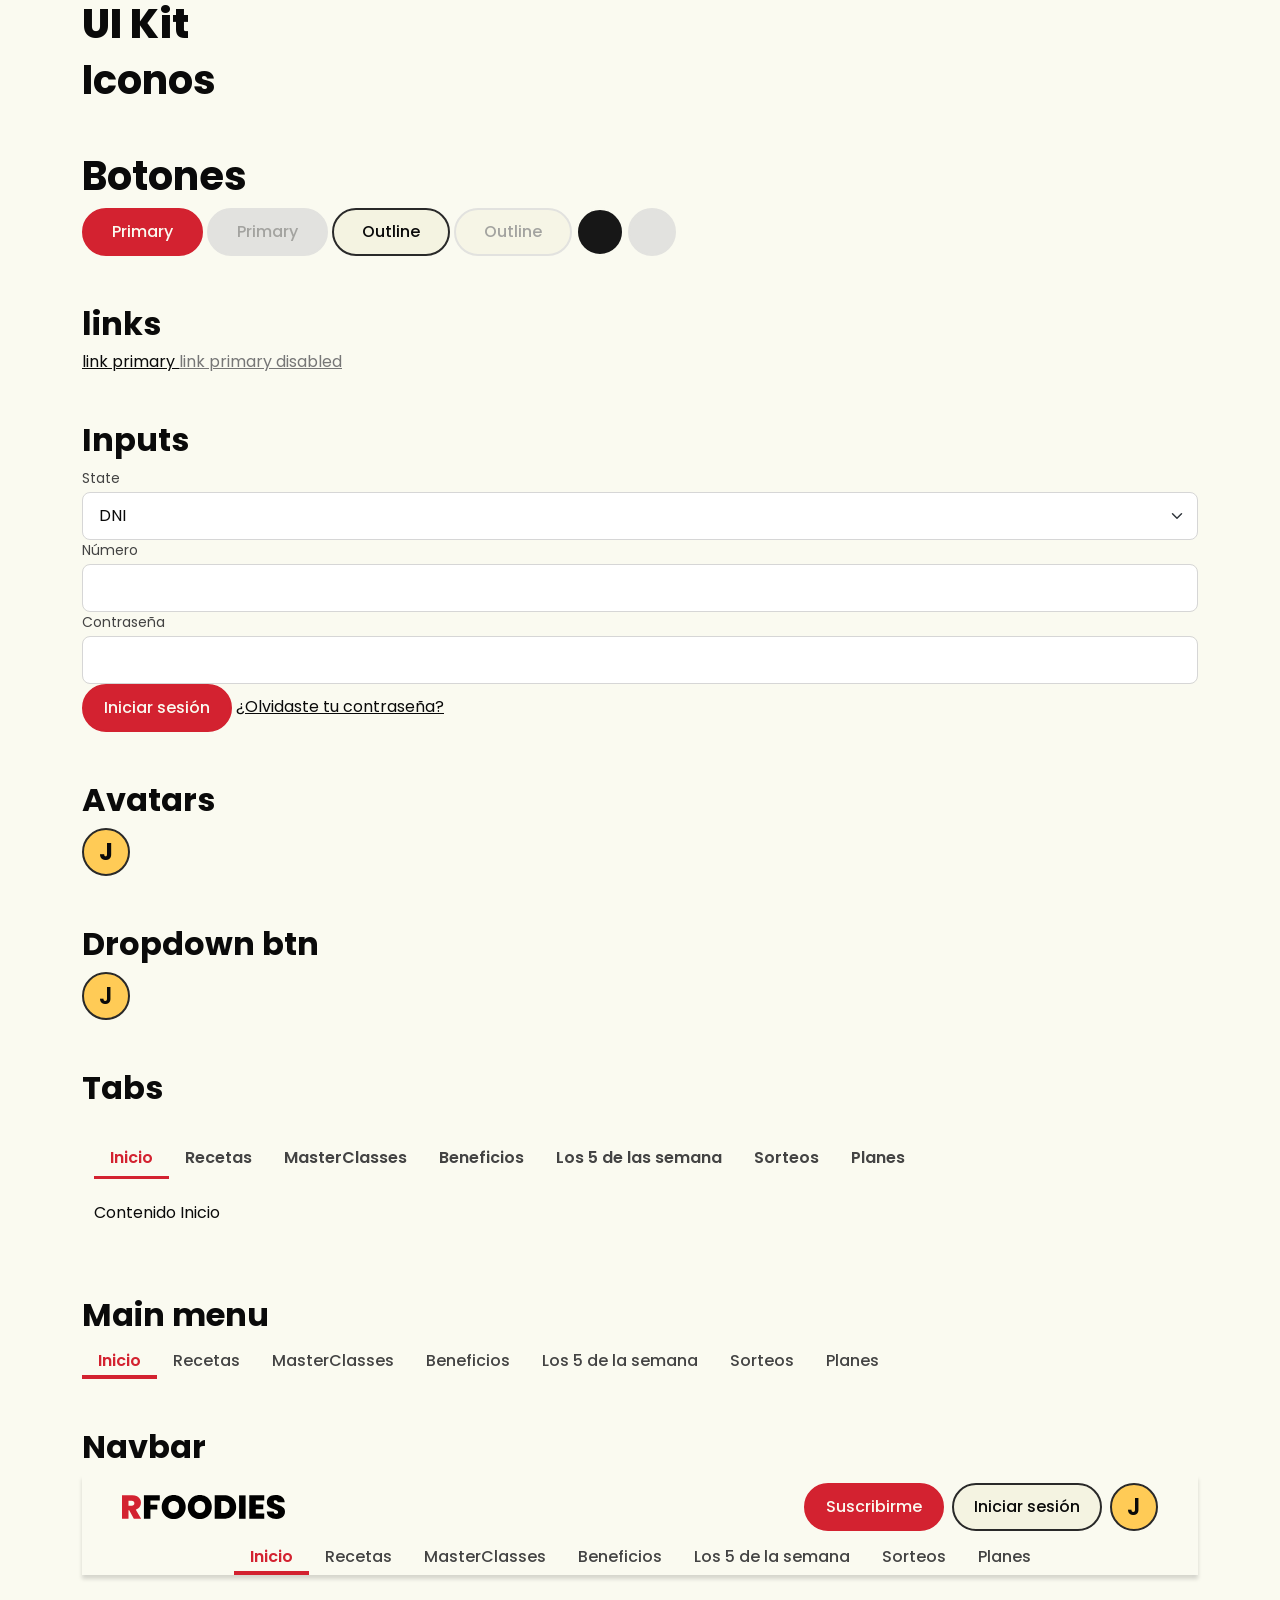
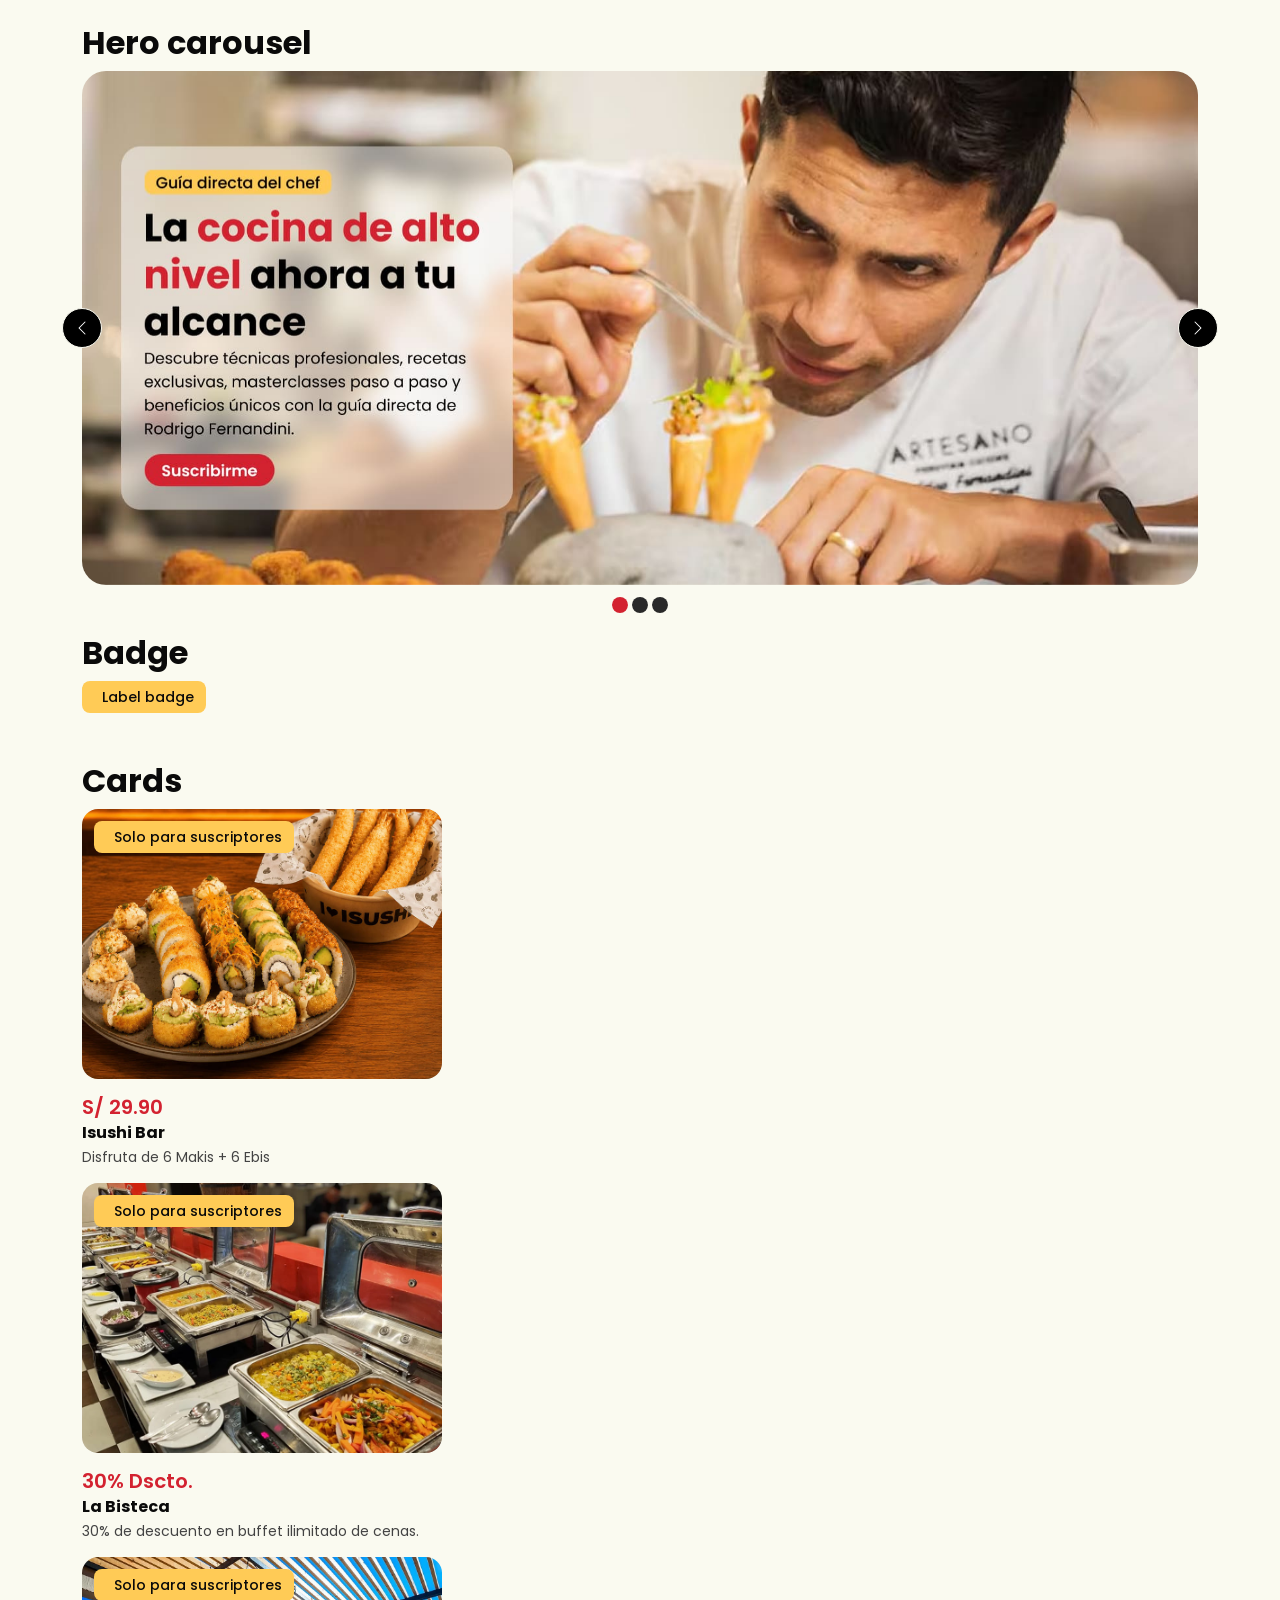
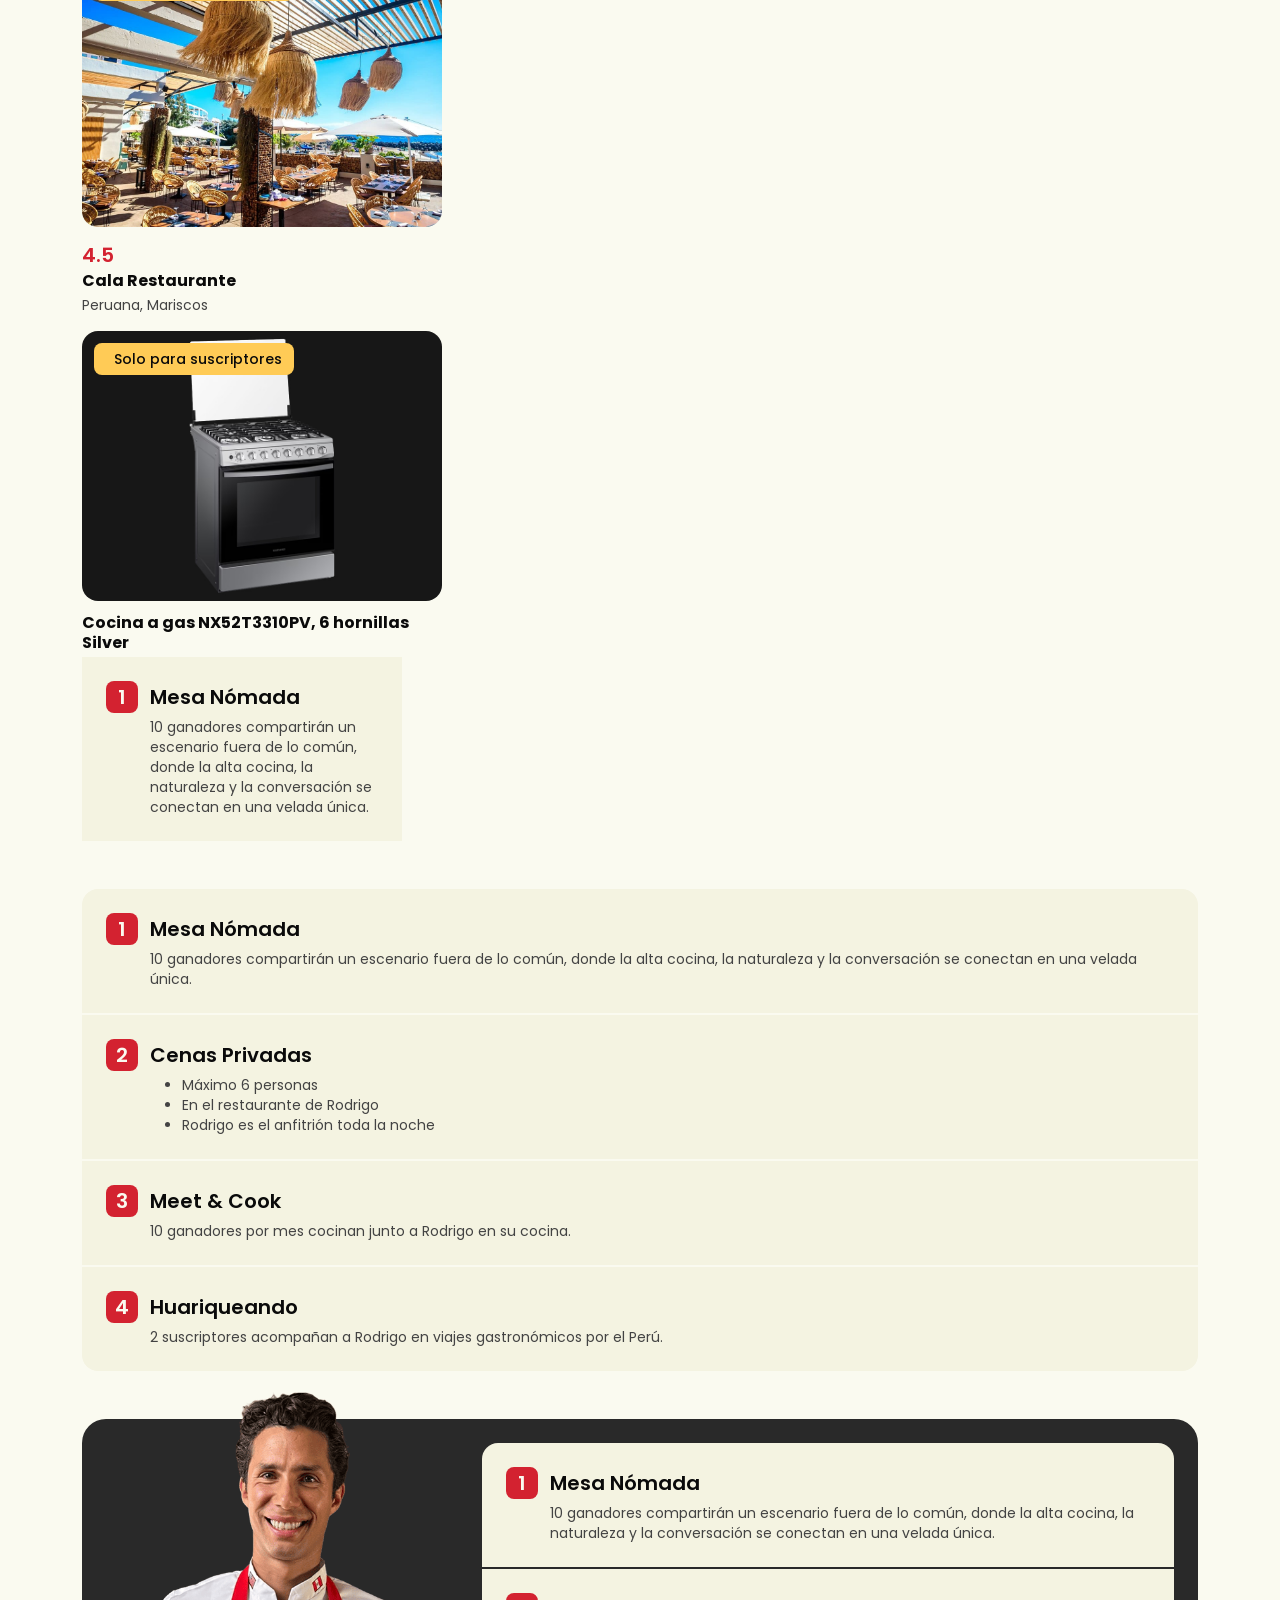
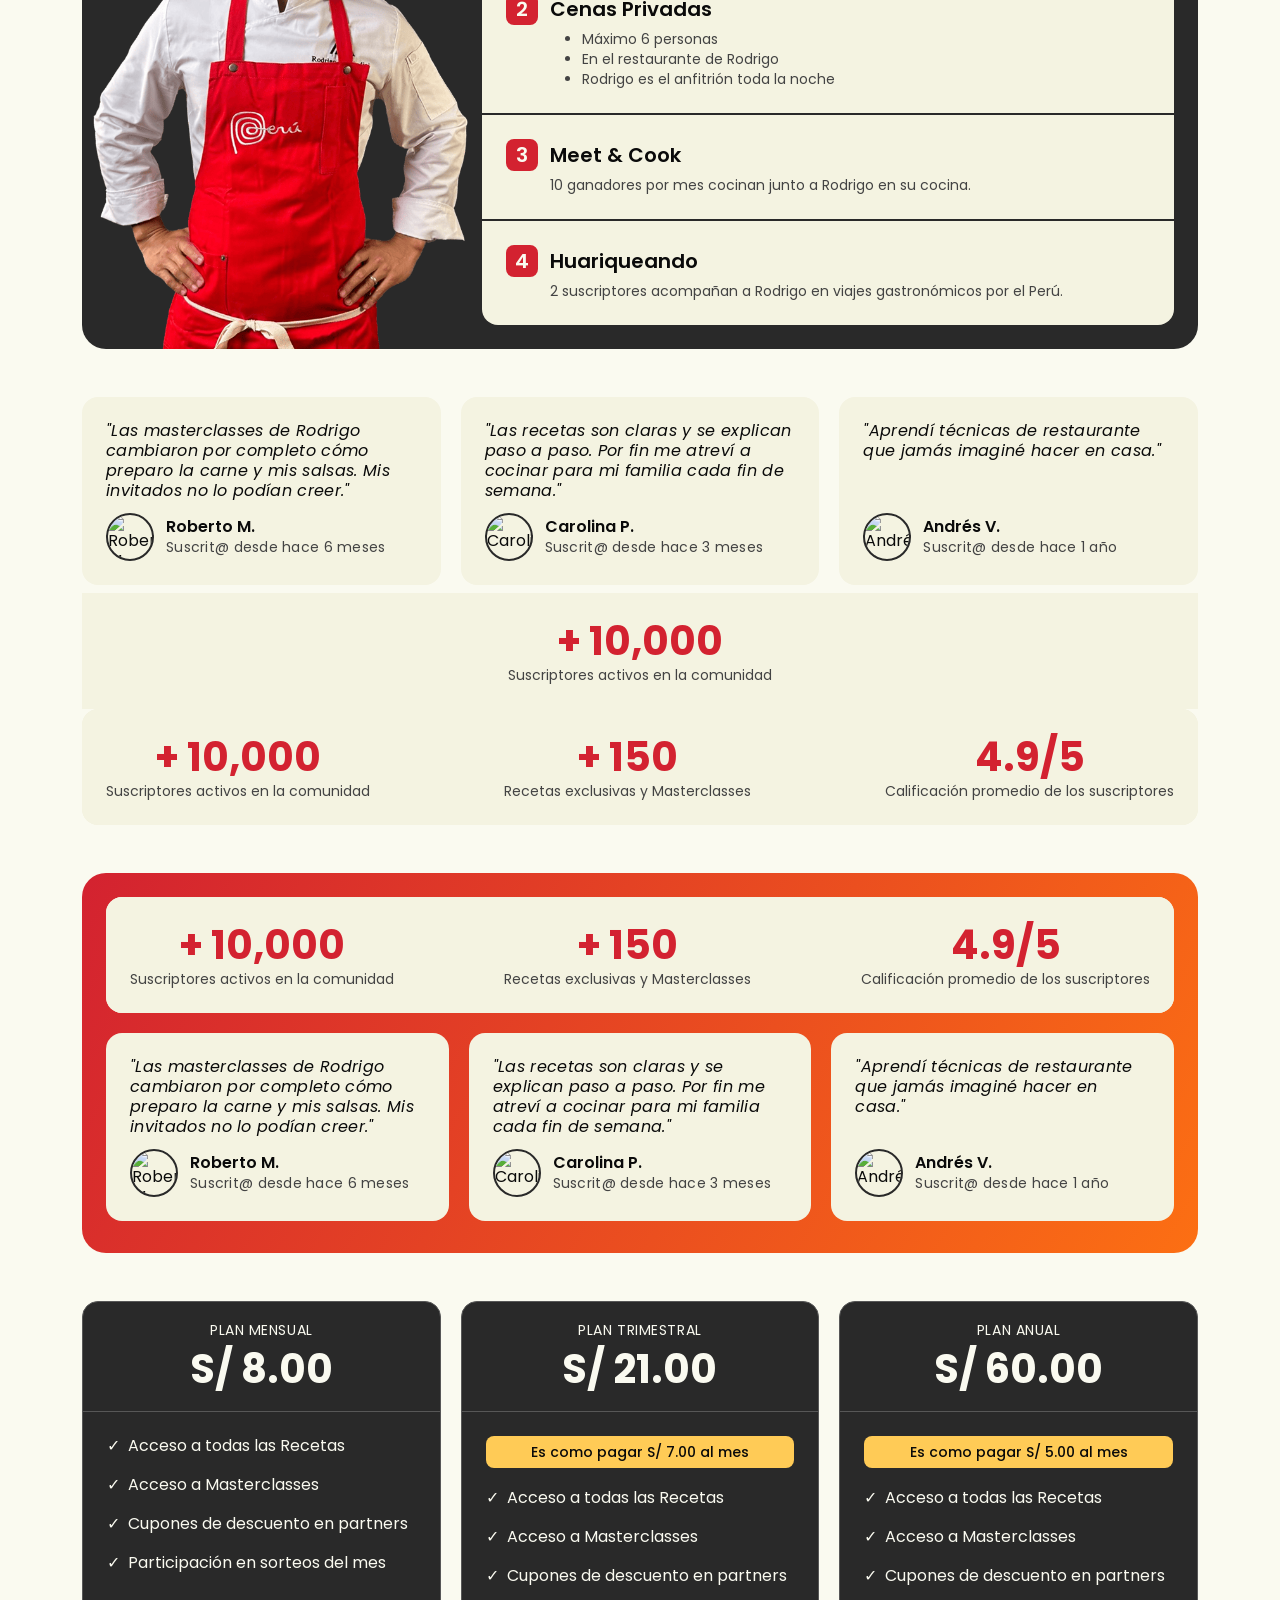
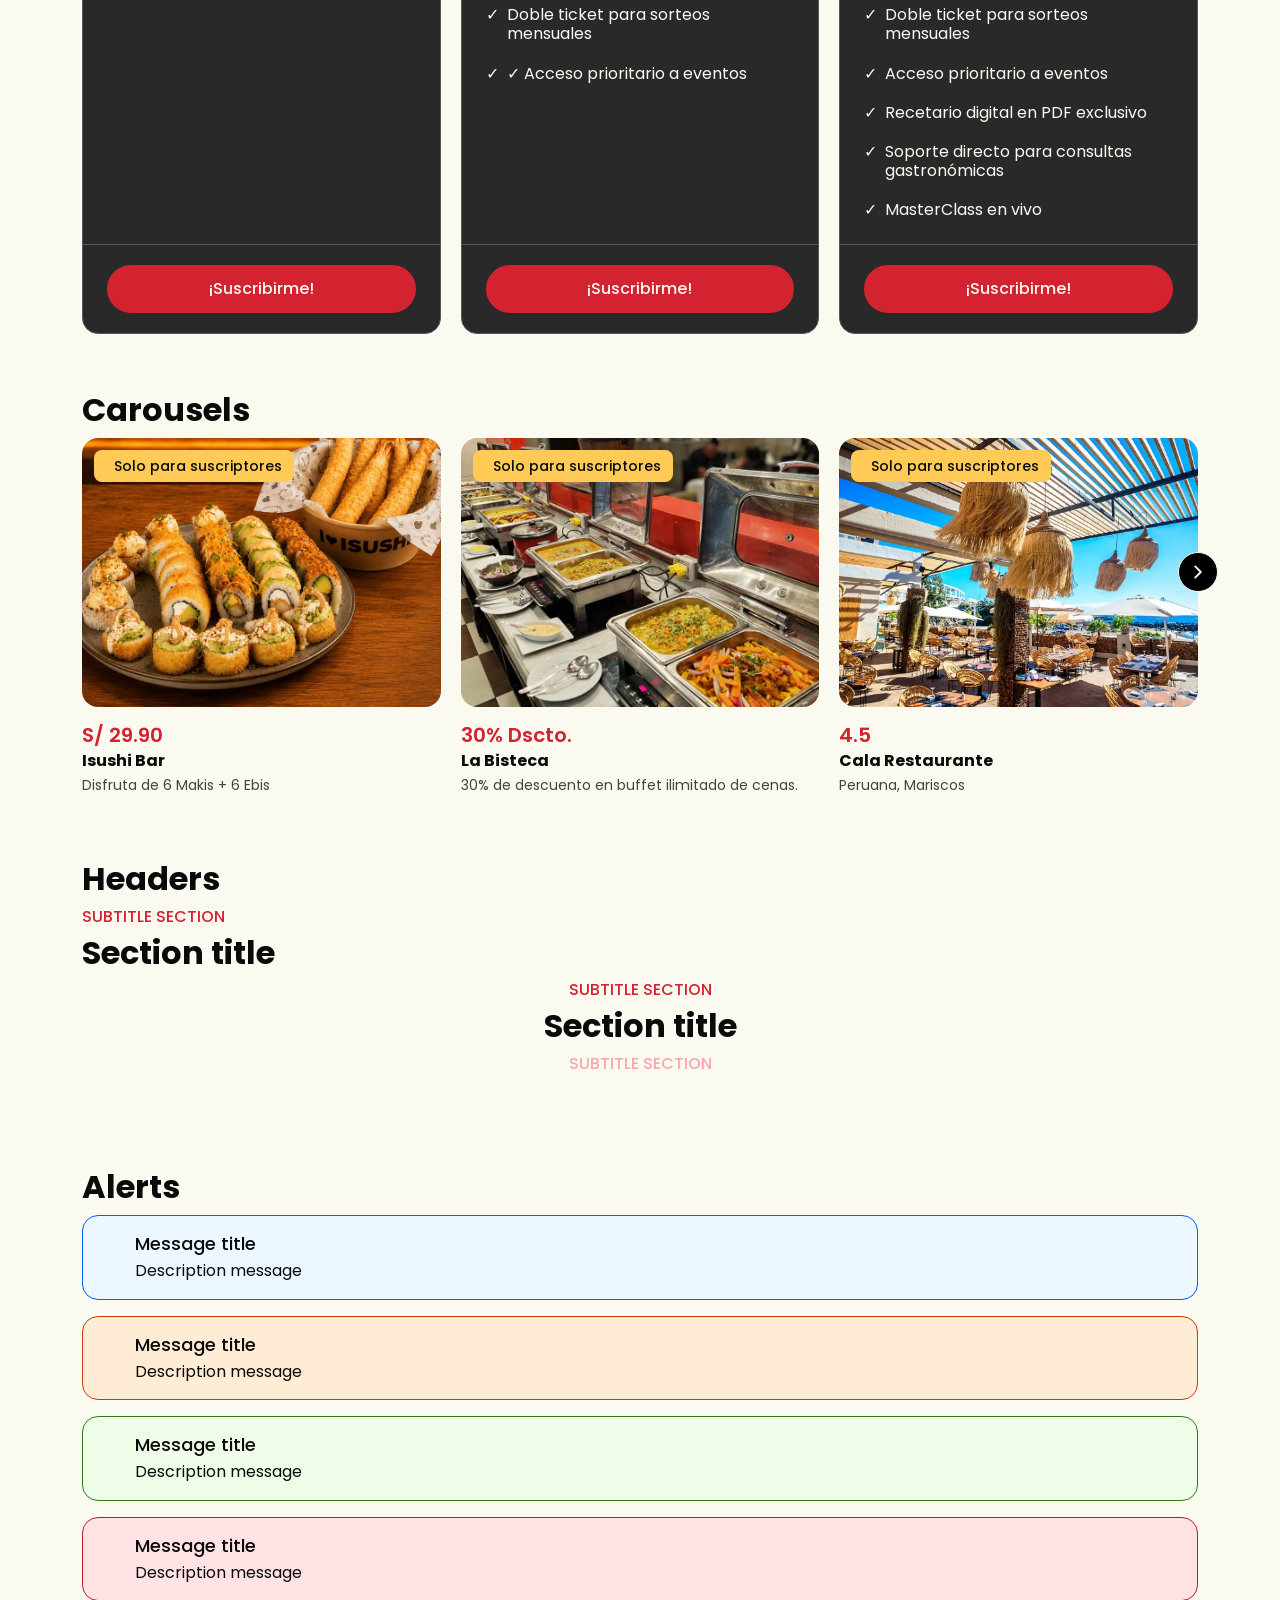
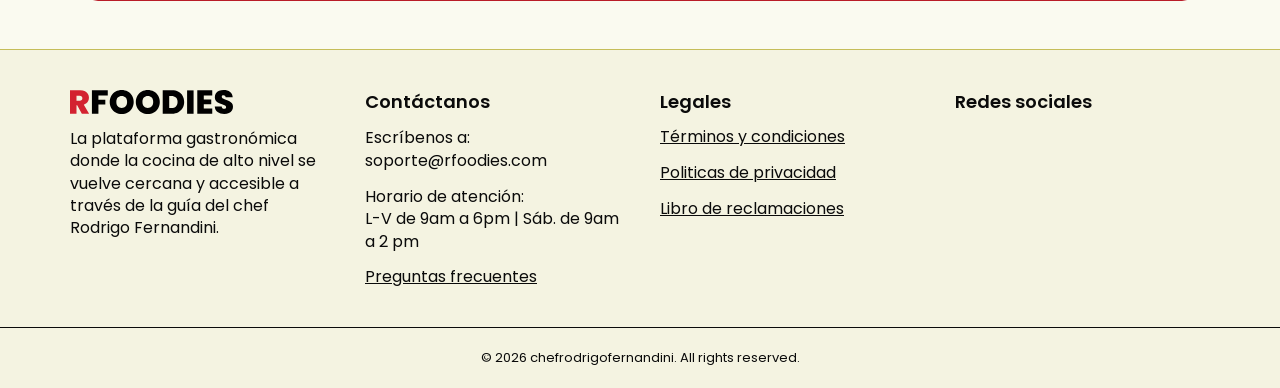
==== commit 63b73fd9: "add component carousel card product" ====
--- a/componentes.html
+++ b/componentes.html
@@ -20,6 +20,7 @@
 <body>
 
     <div class="container">
+        <!-- Icons -->
         <div class="mb-5">
             <h1 class="display_1">UI Kit</h1>
             <h2 class="headline_1">Iconos</h2>
@@ -30,7 +31,7 @@
             <ion-icon name="american-football-outline"></ion-icon>
             <ion-icon name="beer-outline"></ion-icon>
         </div>
-
+        <!-- End icons -->
 
         <!-- Buttons -->
         <div class="mb-5">
@@ -66,7 +67,6 @@
                 <ion-icon name="arrow-back"></ion-icon>
             </button>
         </div>
-
         <!-- End buttons -->
 
         <!-- Links -->
@@ -833,6 +833,99 @@
         </div>
         <!-- End Cards -->
 
+        <!-- Carousels -->
+        <div class="mb-5">
+            <h2 class="headline_2 mb-2">Carousels</h2>
+
+            <section class="carousel-benefits" aria-roledescription="carrusel"
+                aria-label="Beneficios para suscriptores">
+
+                <button class="carousel-btn prev" type="button" aria-label="Anterior">
+                    <svg class="ionicon" viewBox="0 0 512 512" aria-hidden="true">
+                        <path fill="none" stroke="currentColor" stroke-linecap="round" stroke-linejoin="round"
+                            stroke-width="48" d="M328 112L184 256l144 144" />
+                    </svg>
+                </button>
+
+                <div class="carousel-track" tabindex="0">
+
+                    <div class="card-product">
+                        <span class="badge badge-rf">
+                            <ion-icon name="star"></ion-icon>
+                            Solo para suscriptores
+                        </span>
+                        <img src="images/beneficios/isuhi-bar.jpg" class="card-img-top" alt="...">
+                        <div class="card-body">
+                            <span class="info-promo">
+                                S/ 29.90
+                            </span>
+                            <h5 class="card-title">Isushi Bar</h5>
+                            <p class="card-description">
+                                Disfruta de 6 Makis + 6 Ebis
+                            </p>
+                        </div>
+                    </div>
+
+                    <div class="card-product">
+                        <span class="badge badge-rf">
+                            <ion-icon name="star"></ion-icon>
+                            Solo para suscriptores
+                        </span>
+                        <img src="images/beneficios/la-bisteca.jpg" class="card-img-top" alt="...">
+                        <div class="card-body">
+                            <span class="info-promo">
+                                30% Dscto.
+                            </span>
+                            <h5 class="card-title">La Bisteca</h5>
+                            <p class="card-description">
+                                30% de descuento en buffet ilimitado de cenas.
+                            </p>
+                        </div>
+                    </div>
+
+                    <div class="card-product">
+                        <span class="badge badge-rf">
+                            <ion-icon name="star"></ion-icon>
+                            Solo para suscriptores
+                        </span>
+                        <img src="images/restaurantes/cala.jpg" class="card-img-top" alt="...">
+                        <div class="card-body">
+                            <div class="star-raiting">
+                                <ion-icon name="star"></ion-icon>
+                                4.5
+                            </div>
+                            <h5 class="card-title">Cala Restaurante</h5>
+                            <p class="card-description">
+                                Peruana, Mariscos
+                            </p>
+                        </div>
+                    </div>
+
+                    <div class="card-product">
+                        <span class="badge badge-rf">
+                            <ion-icon name="star"></ion-icon>
+                            Solo para suscriptores
+                        </span>
+                        <img src="images/premios/premio1.jpg" class="card-img-top" alt="...">
+                        <div class="card-body">
+                            <h5 class="card-title">
+                                Cocina a gas NX52T3310PV, 6 hornillas Silver
+                            </h5>
+                        </div>
+                    </div>
+                </div>
+
+                <button class="carousel-btn next" type="button" aria-label="Siguiente">
+                    <svg class="ionicon" viewBox="0 0 512 512" aria-hidden="true">
+                        <path fill="none" stroke="currentColor" stroke-linecap="round" stroke-linejoin="round"
+                            stroke-width="48" d="M184 112l144 144-144 144" />
+                    </svg>
+                </button>
+
+            </section>
+        </div>
+        <!-- End Carousels -->
+
         <!-- Headers -->
         <div class="mb-5">
             <h2 class="headline_2 mb-2">Headers</h2>
@@ -905,6 +998,8 @@
             </div>
         </div>
         <!-- End Alerts -->
+
+
     </div>
 
     <footer class="site-footer">
@@ -944,9 +1039,12 @@
             <div class="site-footer__col">
                 <h2 class="site-footer__title">Redes sociales</h2>
                 <ul class="site-footer__social">
-                    <li><a href="https://www.tiktok.com/@chefrodrigofernandini" target="_blank" aria-label="TikTok"><ion-icon name="logo-tiktok"></ion-icon></a></li>
-                    <li><a href="https://www.instagram.com/rodrigofernandini/?hl=es-la" target="_blank" aria-label="Instagram"><ion-icon name="logo-instagram"></ion-icon></a></li>
-                    <li><a href="https://www.youtube.com/@rodrigofernandini" target="_blank" aria-label="YouTube"><ion-icon name="logo-youtube"></ion-icon></a></li>
+                    <li><a href="https://www.tiktok.com/@chefrodrigofernandini" target="_blank"
+                            aria-label="TikTok"><ion-icon name="logo-tiktok"></ion-icon></a></li>
+                    <li><a href="https://www.instagram.com/rodrigofernandini/?hl=es-la" target="_blank"
+                            aria-label="Instagram"><ion-icon name="logo-instagram"></ion-icon></a></li>
+                    <li><a href="https://www.youtube.com/@rodrigofernandini" target="_blank"
+                            aria-label="YouTube"><ion-icon name="logo-youtube"></ion-icon></a></li>
                 </ul>
             </div>
 
@@ -958,7 +1056,46 @@
 
     </footer>
 
-
+    <script>
+        (function () {
+            const root = document.querySelector('.carousel-benefits');
+            const track = root.querySelector('.carousel-track');
+            const prev = root.querySelector('.prev');
+            const next = root.querySelector('.next');
+
+            // Distancia de un desplazamiento = ancho de una card + gap
+            function step() {
+                const card = track.querySelector('.card-product');
+                const gap = parseFloat(getComputedStyle(track).columnGap) || 0;
+                return card.getBoundingClientRect().width + gap;
+            }
+
+            // Centra los botones verticalmente respecto a la imagen
+            function alignButtons() {
+                const img = track.querySelector('.card-img-top');
+                root.style.setProperty('--btn-top', (img.offsetHeight / 2) + 'px');
+            }
+
+            function updateState() {
+                const max = track.scrollWidth - track.clientWidth - 1;
+                prev.disabled = track.scrollLeft <= 0;
+                next.disabled = track.scrollLeft >= max;
+            }
+
+            prev.addEventListener('click', () => track.scrollBy({ left: -step() }));
+            next.addEventListener('click', () => track.scrollBy({ left: step() }));
+            track.addEventListener('scroll', updateState, { passive: true });
+            track.addEventListener('keydown', (e) => {
+                if (e.key === 'ArrowRight') next.click();
+                if (e.key === 'ArrowLeft') prev.click();
+            });
+            window.addEventListener('resize', () => { alignButtons(); updateState(); });
+            track.querySelectorAll('img').forEach(i => i.addEventListener('load', alignButtons));
+
+            alignButtons();
+            updateState();
+        })();
+    </script>
 
     <!-- Js-files -->
     <script type="module" src="https://unpkg.com/ionicons@8.0.13/dist/ionicons/ionicons.esm.js"></script>
--- a/css/main.css
+++ b/css/main.css
@@ -1243,17 +1243,6 @@
 /* End social proof cards */
 
 /* Plan cards */
-:root {
-    --plan-bg: #262626;
-    --plan-border: #3d3d3d;
-    --plan-divider: #4a4a4a;
-    --plan-text: #ffffff;
-    --plan-muted: #e6e6e6;
-    --plan-cta: #d62839;
-    --plan-cta-hover: #b81f30;
-    --plan-radius: 12px;
-    --plan-font: "Poppins", system-ui, sans-serif;
-}
 
 /* Una sola fila horizontal: mismo ancho y mismo alto (el de la card más alta).
        Si la pantalla no alcanza, la fila se desliza hacia los lados. */
@@ -1381,26 +1370,6 @@
 /* End Headers */
 
 /* Alerts */
-/*
-      Prefijo "notice-" para no chocar con Bootstrap
-      (por eso NO uso .alert, .alert-info, .alert-warning, .alert-success ni .alert-danger).
-    */
-:root {
-    --notice-font: "Poppins", system-ui, sans-serif;
-    --notice-text: #111111;
-    --notice-info-bg: #eaf5fe;
-    --notice-info-border: #0d63f3;
-    --notice-info-icon: #0d63f3;
-    --notice-warning-bg: #ffebd6;
-    --notice-warning-border: #d9531e;
-    --notice-warning-icon: #c2410c;
-    --notice-success-bg: #edfae8;
-    --notice-success-border: #2e7d32;
-    --notice-success-icon: #1f7a1f;
-    --notice-error-bg: #ffe1e4;
-    --notice-error-border: #c8102e;
-    --notice-error-icon: #b91c2c;
-}
 
 .notice-list {
     display: flex;
@@ -1563,4 +1532,114 @@
 
 /* End Footer */
 
+/* Carousels */
+
+/* ---------- Carousel ---------- */
+.carousel-benefits {
+    position: relative;
+    margin: 0 auto;
+}
+
+.carousel-track {
+    display: flex;
+    gap: 1.25rem;
+    overflow-x: auto;
+    scroll-snap-type: x mandatory;
+    scroll-behavior: smooth;
+    scrollbar-width: none;
+}
+
+.carousel-track::-webkit-scrollbar {
+    display: none;
+}
+
+/* 3 cards visibles: ocupan todo el ancho del contenedor */
+.carousel-track>.card-product {
+    flex: 0 0 calc((100% - 2 * 1.25rem) / 3);
+    scroll-snap-align: start;
+}
+
+/* ---------- Botones (posicion absoluta, no restan ancho) ---------- */
+.carousel-btn {
+    position: absolute;
+    top: var(--btn-top, 6rem);
+    /* se ajusta por JS al centro de la imagen */
+    z-index: 2;
+    width: 2.5rem;
+    height: 2.5rem;
+    padding: 0;
+    border: 1.5px solid var(--border-chakra);
+    border-radius: 50%;
+    background: var(--bg-fill-black);
+    color: var(--text-on-primary);
+    display: grid;
+    place-items: center;
+    cursor: pointer;
+    transform: translate(var(--shift), -50%);
+    transition: opacity .2s, background .2s;
+}
+
+.carousel-btn.prev {
+    left: 0;
+    --shift: -50%;
+}
+
+.carousel-btn.next {
+    right: 0;
+    --shift: 50%;
+}
+
+.carousel-btn:hover {
+    background: var(--bg-fill-brand);
+}
+
+.carousel-btn:focus-visible {
+    outline: 2px solid var(--border-brand);
+    outline-offset: 3px;
+}
+
+.carousel-btn:disabled {
+    opacity: 0;
+    pointer-events: none;
+}
+
+.carousel-btn .ionicon {
+    width: 1.25rem;
+    height: 1.25rem;
+    display: block;
+}
+
+.carousel-track>.card-product {
+    max-width: none;
+}
+
+/* ---------- Responsive ---------- */
+@media (max-width: 991px) {
+    .carousel-track>.card-product {
+        flex-basis: calc((100% - 1.25rem) / 2);
+    }
+}
+
+@media (max-width: 575px) {
+    .carousel-track>.card-product {
+        flex-basis: 85%;
+    }
+
+    .carousel-btn.prev {
+        --shift: 0;
+    }
+
+    .carousel-btn.next {
+        --shift: 0;
+    }
+}
+
+@media (prefers-reduced-motion: reduce) {
+    .carousel-track {
+        scroll-behavior: auto;
+    }
+}
+
+/* End Carousels */
+
 /* END COMPONENTS */
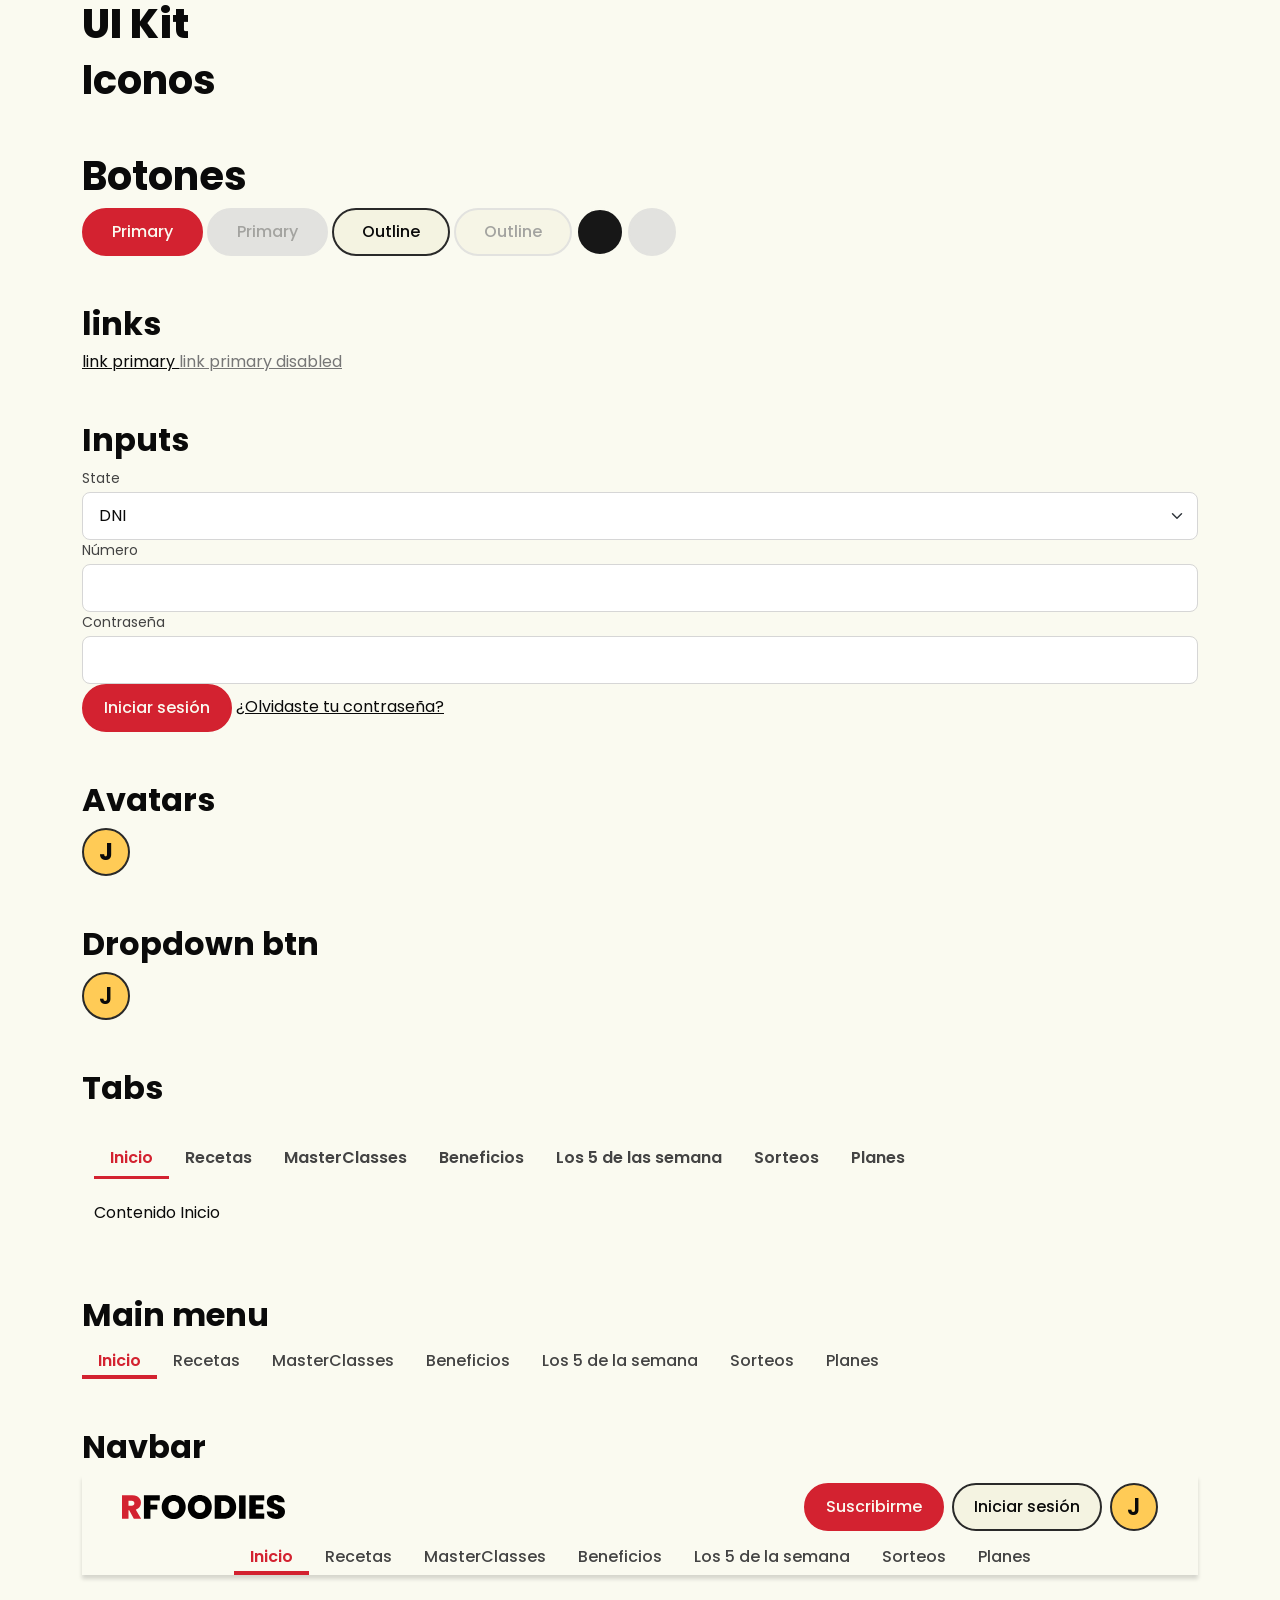
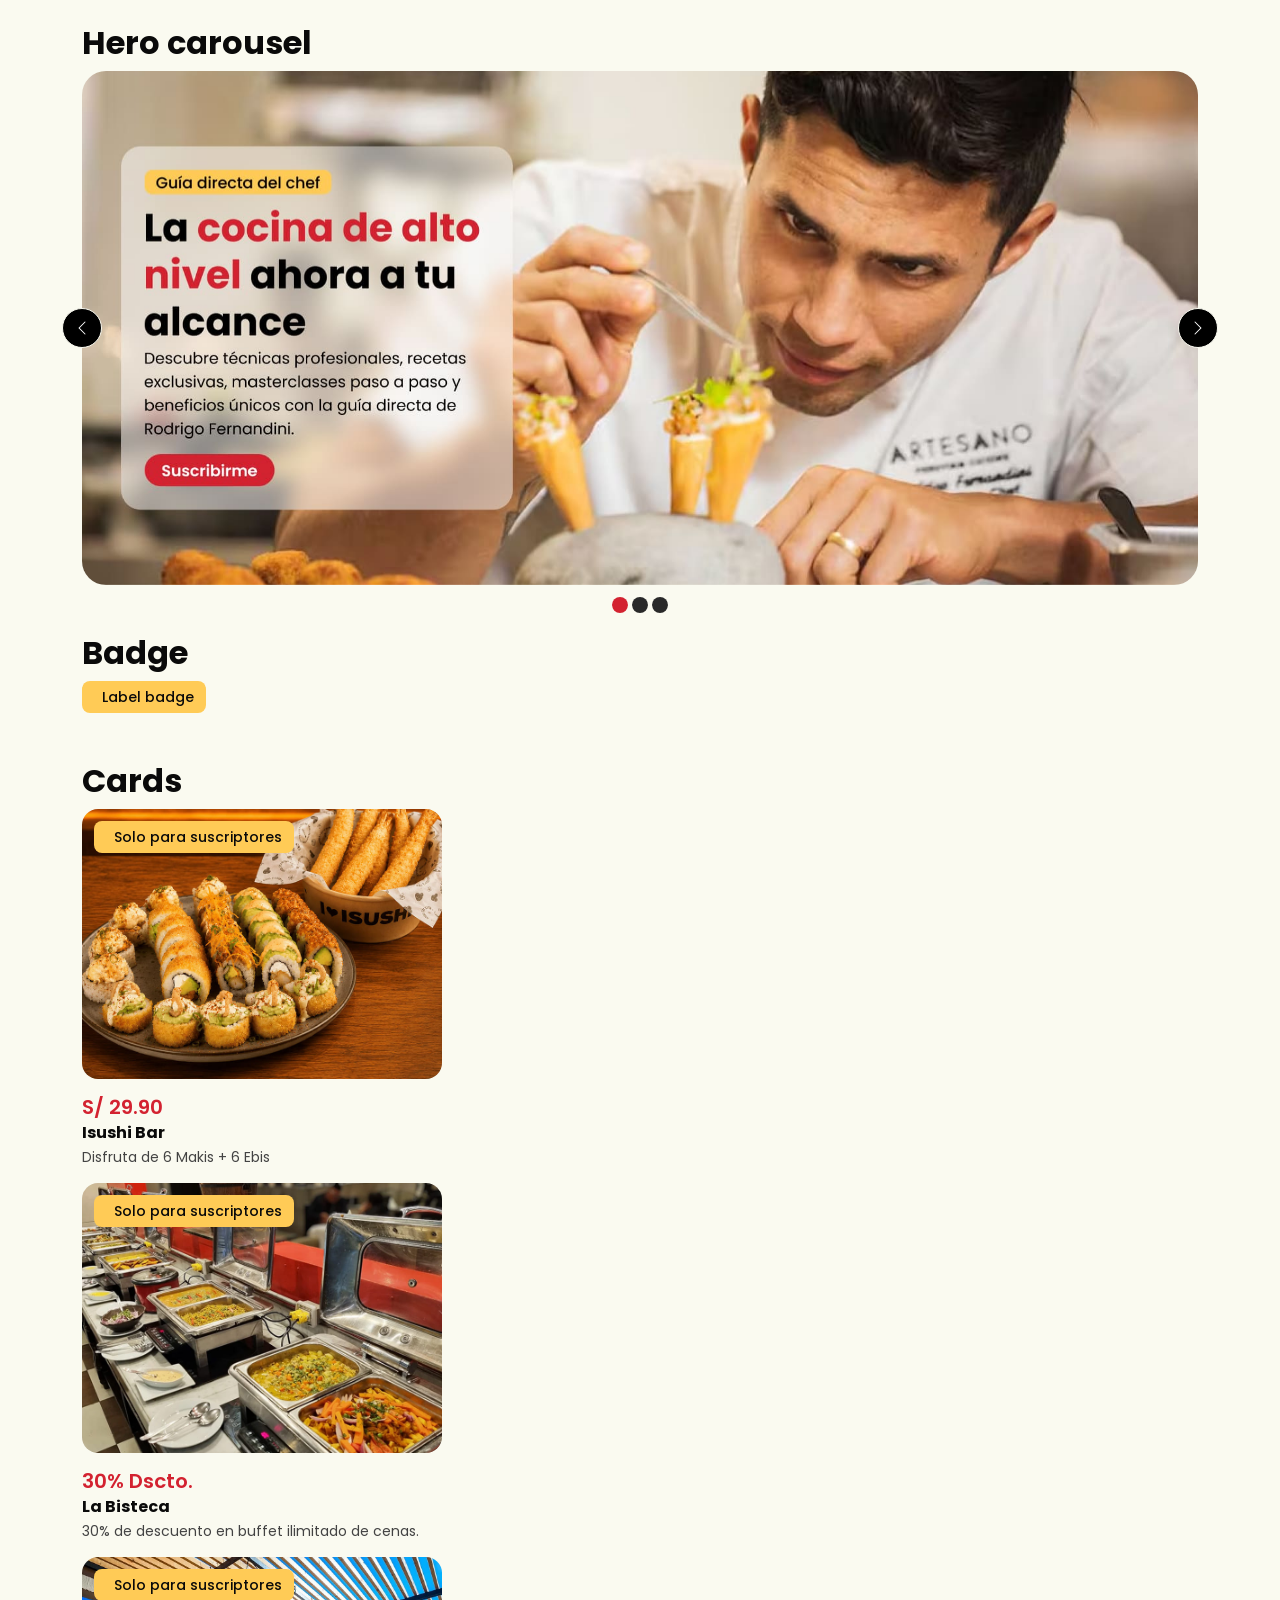
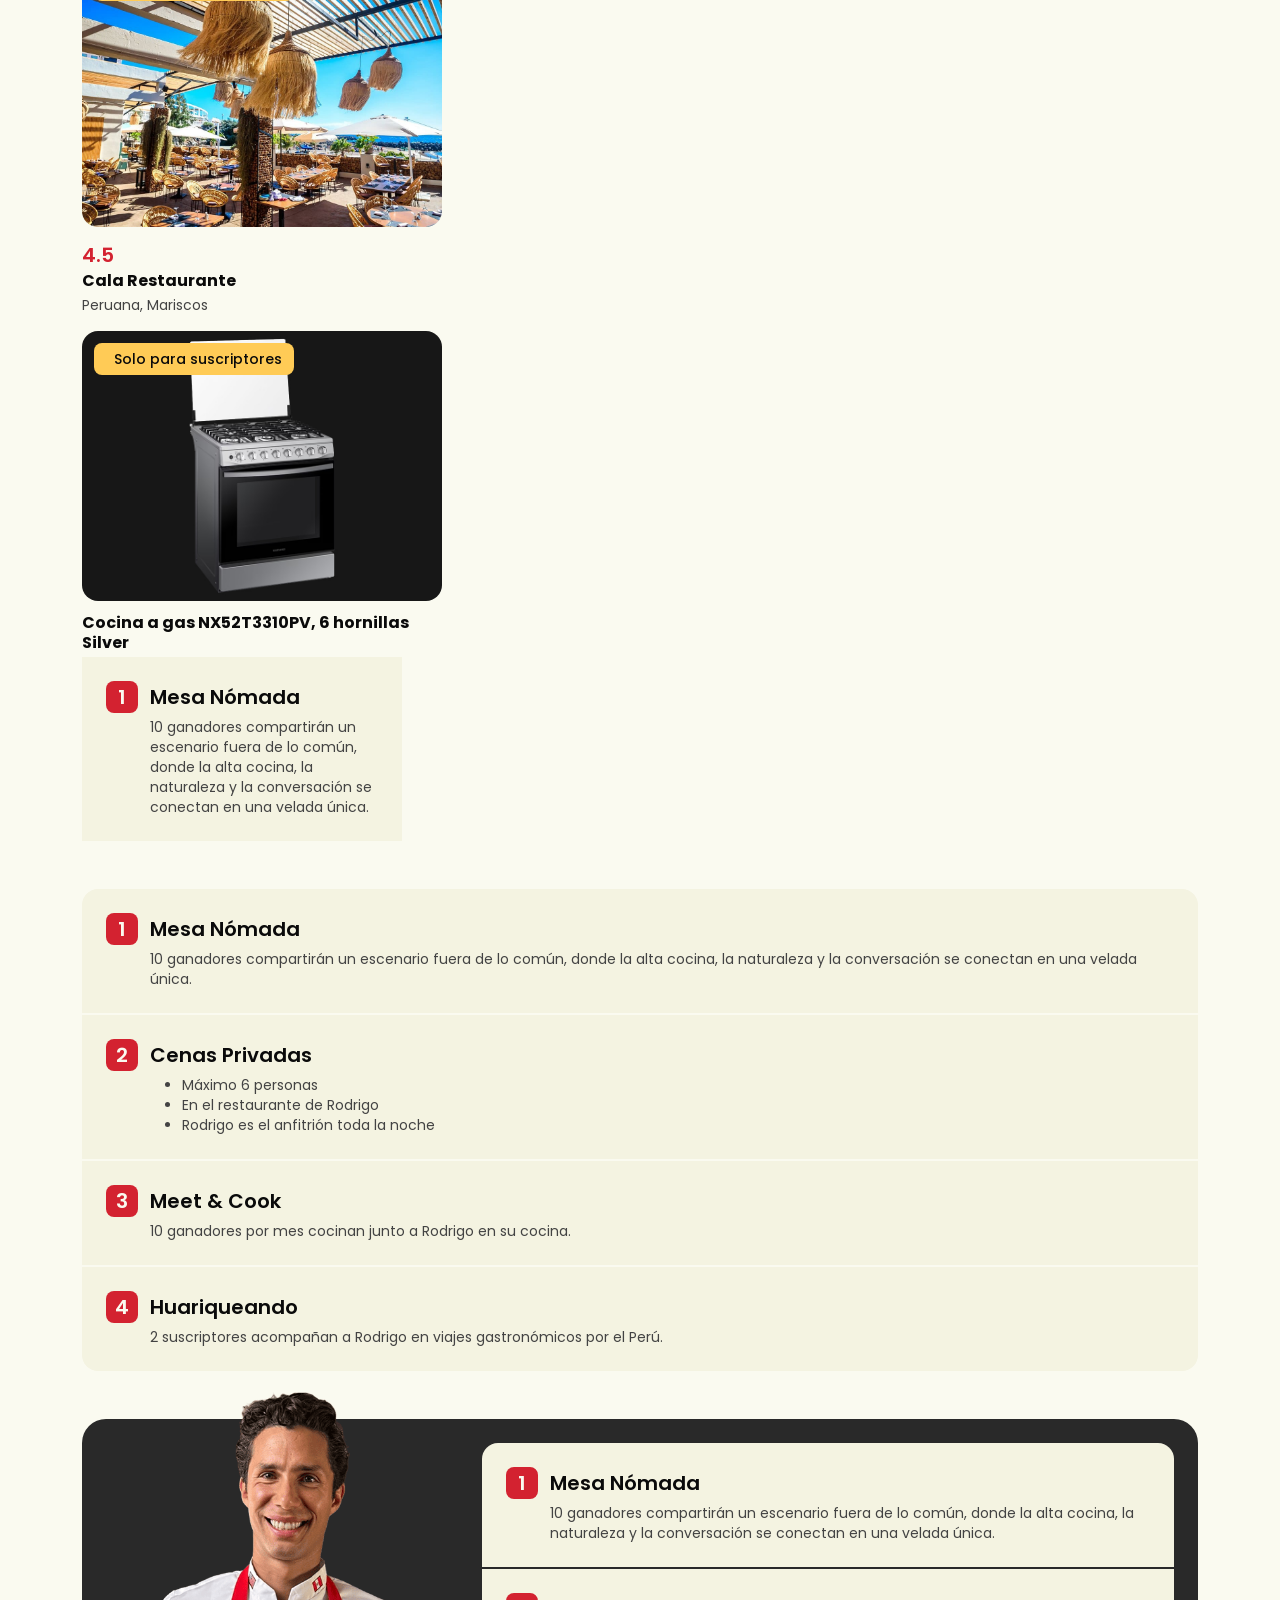
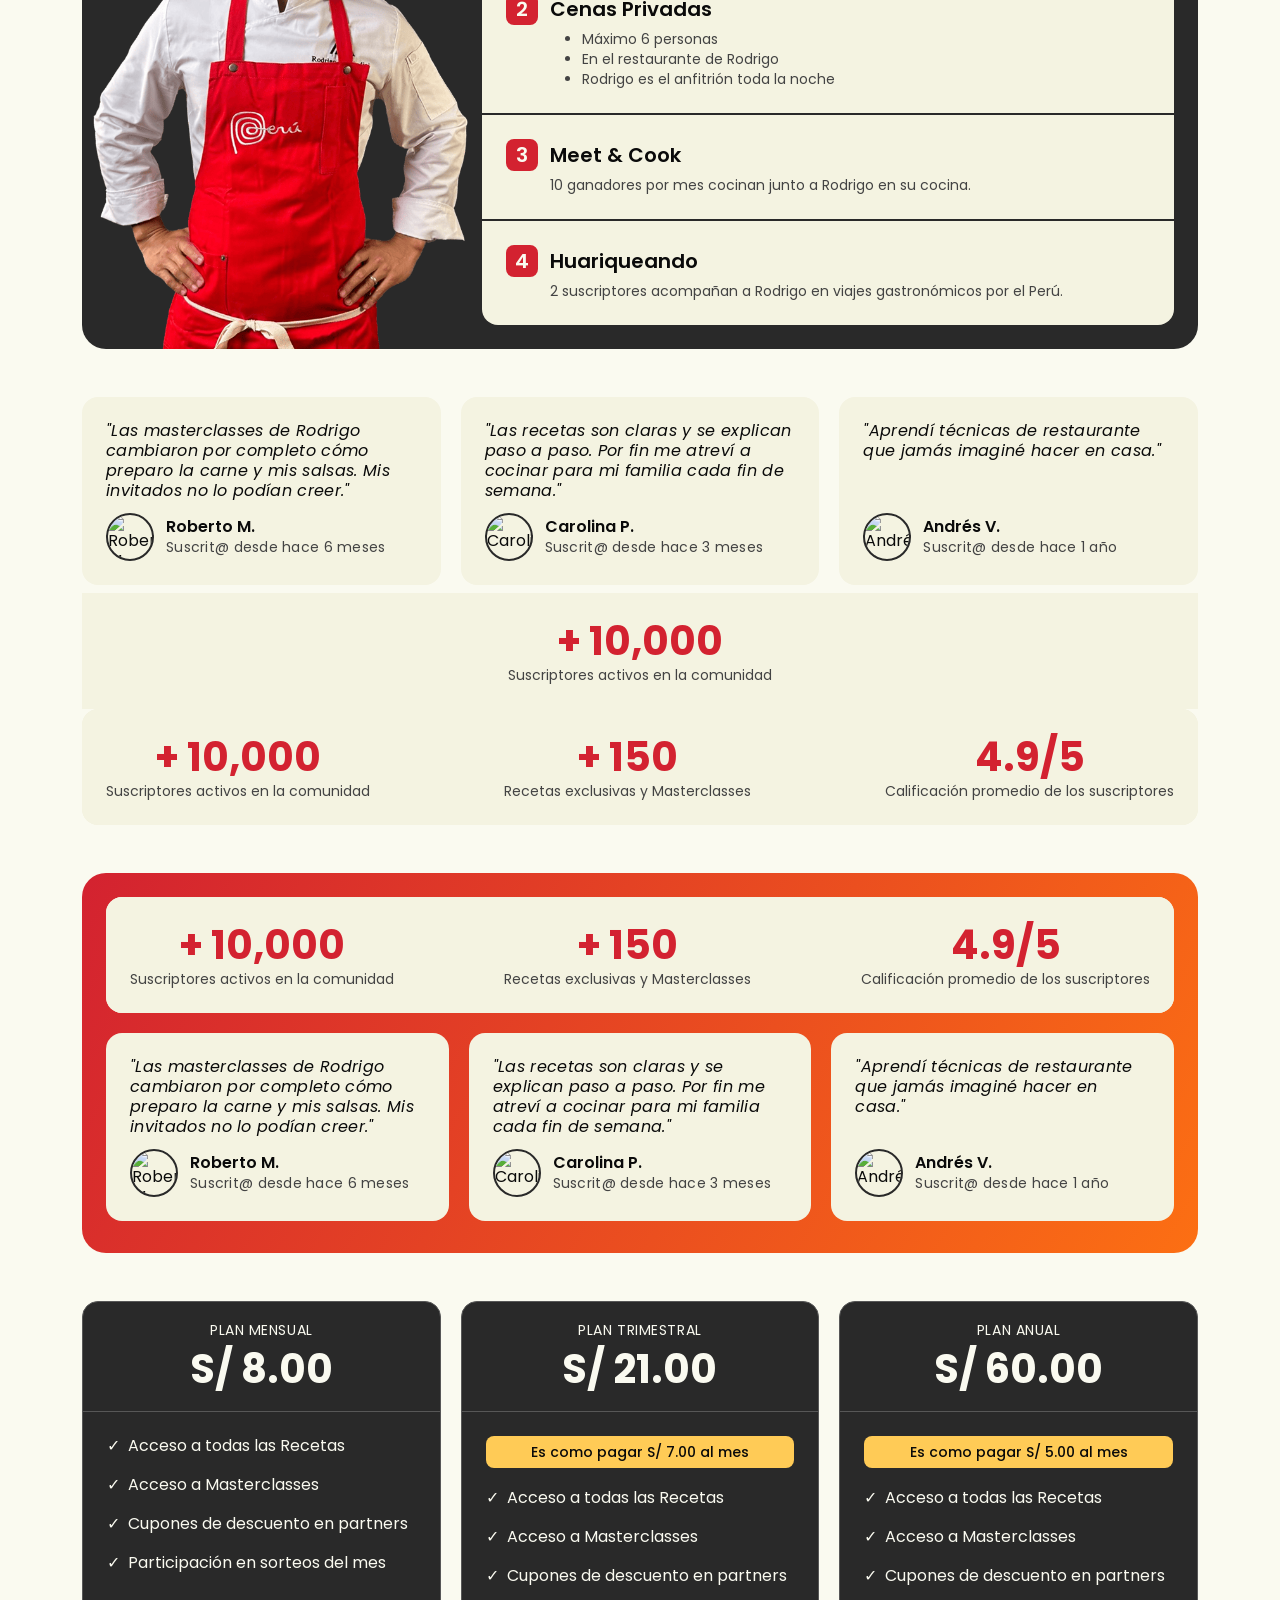
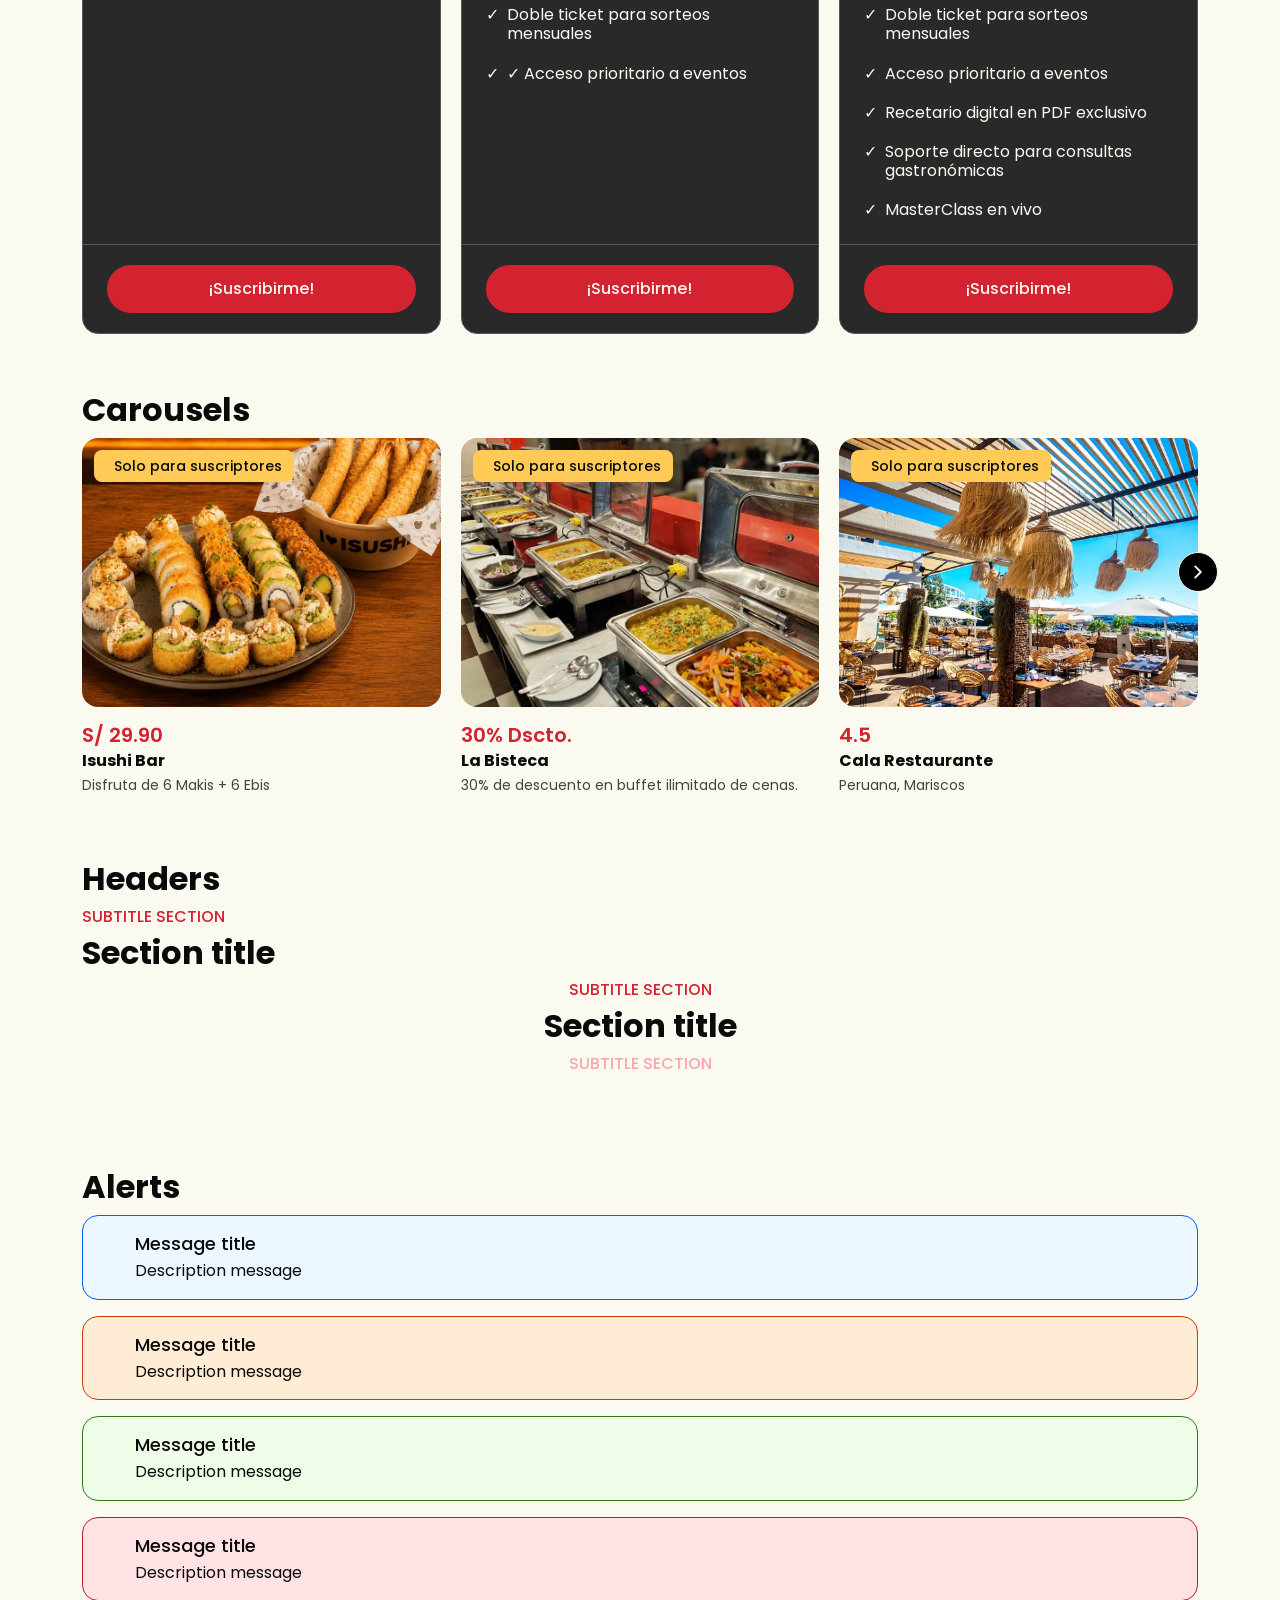
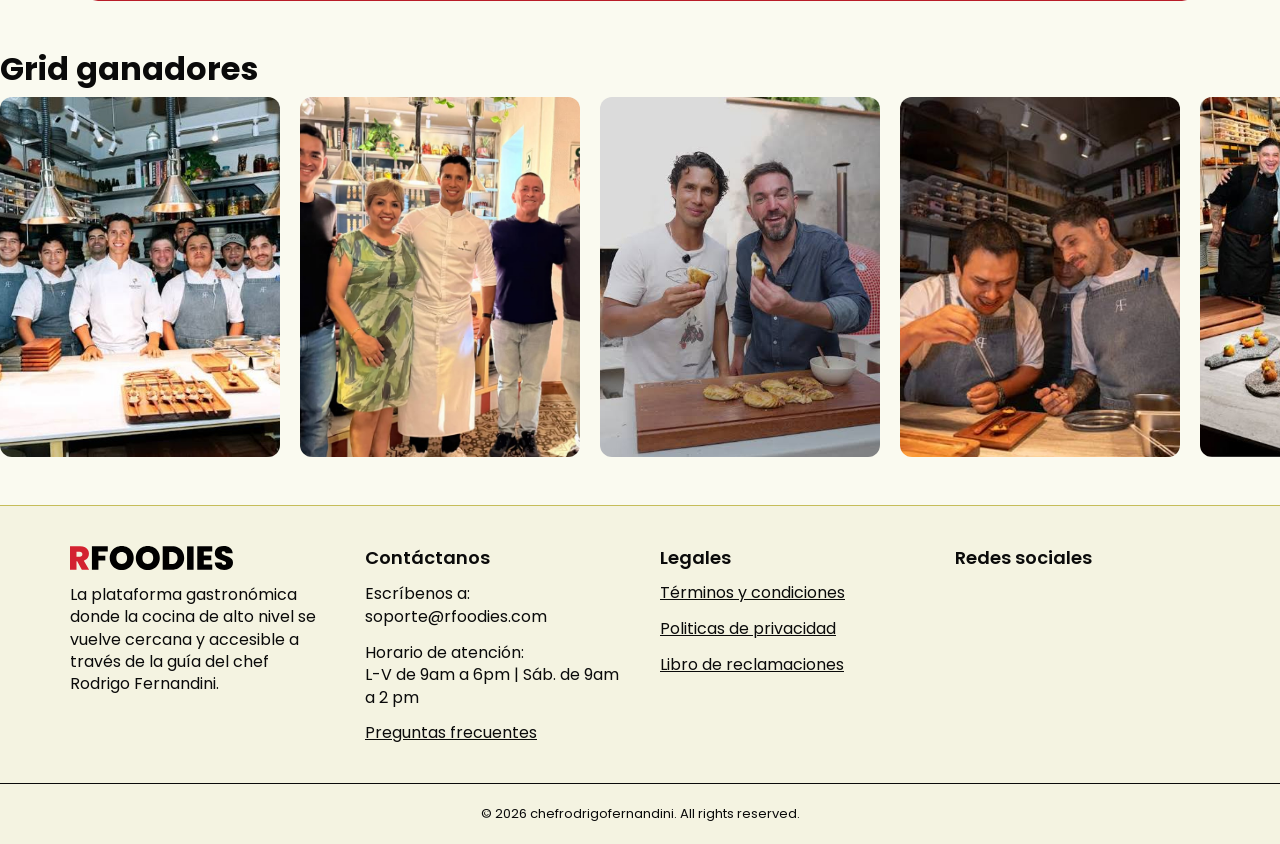
==== commit 4b718e60: "add component carousel winner gallery" ====
--- a/componentes.html
+++ b/componentes.html
@@ -999,8 +999,49 @@
         </div>
         <!-- End Alerts -->
 
-
+        
     </div>
+
+    <!-- Grid ganadores -->
+        <div class="mb-5">
+            <h2 class="headline_2 mb-2">Grid ganadores</h2>
+
+            <div class="winners-carousel">
+                <div class="winners-gallery">
+                    <div class="card-winners card-base">
+                        <img src="images/ganadores/1.jpg" alt="">
+                    </div>
+                    <div class="card-winners card-base">
+                        <img src="images/ganadores/2.jpg" alt="">
+                    </div>
+                    <div class="card-winners card-base">
+                        <img src="images/ganadores/3.jpg" alt="">
+                    </div>
+                    <div class="card-winners card-base">
+                        <img src="images/ganadores/4.jpg" alt="">
+                    </div>
+                    <div class="card-winners card-base">
+                        <img src="images/ganadores/5.jpg" alt="">
+                    </div>
+                    <div class="card-winners card-base">
+                        <img src="images/ganadores/6.jpg" alt="">
+                    </div>
+                    <div class="card-winners card-base">
+                        <img src="images/ganadores/7.jpg" alt="">
+                    </div>
+                    <div class="card-winners card-base">
+                        <img src="images/ganadores/8.jpg" alt="">
+                    </div>
+                    <div class="card-winners card-base">
+                        <img src="images/ganadores/9.jpg" alt="">
+                    </div>
+                    <div class="card-winners card-base">
+                        <img src="images/ganadores/10.jpg" alt="">
+                    </div>
+                </div>
+            </div>
+        </div>
+        <!-- End Ganadores -->
 
     <footer class="site-footer">
 
@@ -1057,45 +1098,13 @@
     </footer>
 
     <script>
-        (function () {
-            const root = document.querySelector('.carousel-benefits');
-            const track = root.querySelector('.carousel-track');
-            const prev = root.querySelector('.prev');
-            const next = root.querySelector('.next');
-
-            // Distancia de un desplazamiento = ancho de una card + gap
-            function step() {
-                const card = track.querySelector('.card-product');
-                const gap = parseFloat(getComputedStyle(track).columnGap) || 0;
-                return card.getBoundingClientRect().width + gap;
-            }
-
-            // Centra los botones verticalmente respecto a la imagen
-            function alignButtons() {
-                const img = track.querySelector('.card-img-top');
-                root.style.setProperty('--btn-top', (img.offsetHeight / 2) + 'px');
-            }
-
-            function updateState() {
-                const max = track.scrollWidth - track.clientWidth - 1;
-                prev.disabled = track.scrollLeft <= 0;
-                next.disabled = track.scrollLeft >= max;
-            }
-
-            prev.addEventListener('click', () => track.scrollBy({ left: -step() }));
-            next.addEventListener('click', () => track.scrollBy({ left: step() }));
-            track.addEventListener('scroll', updateState, { passive: true });
-            track.addEventListener('keydown', (e) => {
-                if (e.key === 'ArrowRight') next.click();
-                if (e.key === 'ArrowLeft') prev.click();
-            });
-            window.addEventListener('resize', () => { alignButtons(); updateState(); });
-            track.querySelectorAll('img').forEach(i => i.addEventListener('load', alignButtons));
-
-            alignButtons();
-            updateState();
-        })();
-    </script>
+    const gallery = document.querySelector('.winners-gallery');
+    [...gallery.children].forEach(card => {
+        const clone = card.cloneNode(true);
+        clone.setAttribute('aria-hidden', 'true');
+        gallery.appendChild(clone);
+    });
+</script>
 
     <!-- Js-files -->
     <script type="module" src="https://unpkg.com/ionicons@8.0.13/dist/ionicons/ionicons.esm.js"></script>
--- a/css/main.css
+++ b/css/main.css
@@ -1642,4 +1642,49 @@
 
 /* End Carousels */
 
+/* Winners Gallery */
+.winners-carousel {
+    overflow: hidden;
+    width: 100%;
+}
+
+.winners-gallery {
+    display: flex;
+    width: max-content;
+    overflow: visible;      /* anula el overflow-x que causa el scroll */
+    gap: 0;                 /* evita que un gap de tu CSS rompa el loop */
+    animation: scroll-winners 30s linear infinite;
+}
+
+.winners-carousel:hover .winners-gallery {
+    animation-play-state: paused;
+}
+
+.card-winners {
+    flex: 0 0 auto;
+    width: 280px;
+    height: 360px;          /* mismo alto para todas */
+    margin-right: 20px;
+    overflow: hidden;
+    border-radius: 12px;
+}
+
+.card-winners img {
+    display: block;
+    width: 100%;
+    height: 100%;
+    object-fit: cover;      /* recorta para llenar sin deformar */
+    object-position: center;
+}
+
+@keyframes scroll-winners {
+    from { transform: translateX(0); }
+    to   { transform: translateX(-50%); }
+}
+
+@media (prefers-reduced-motion: reduce) {
+    .winners-gallery { animation: none; }
+}
+/* End Winners Gallery */
+
 /* END COMPONENTS */
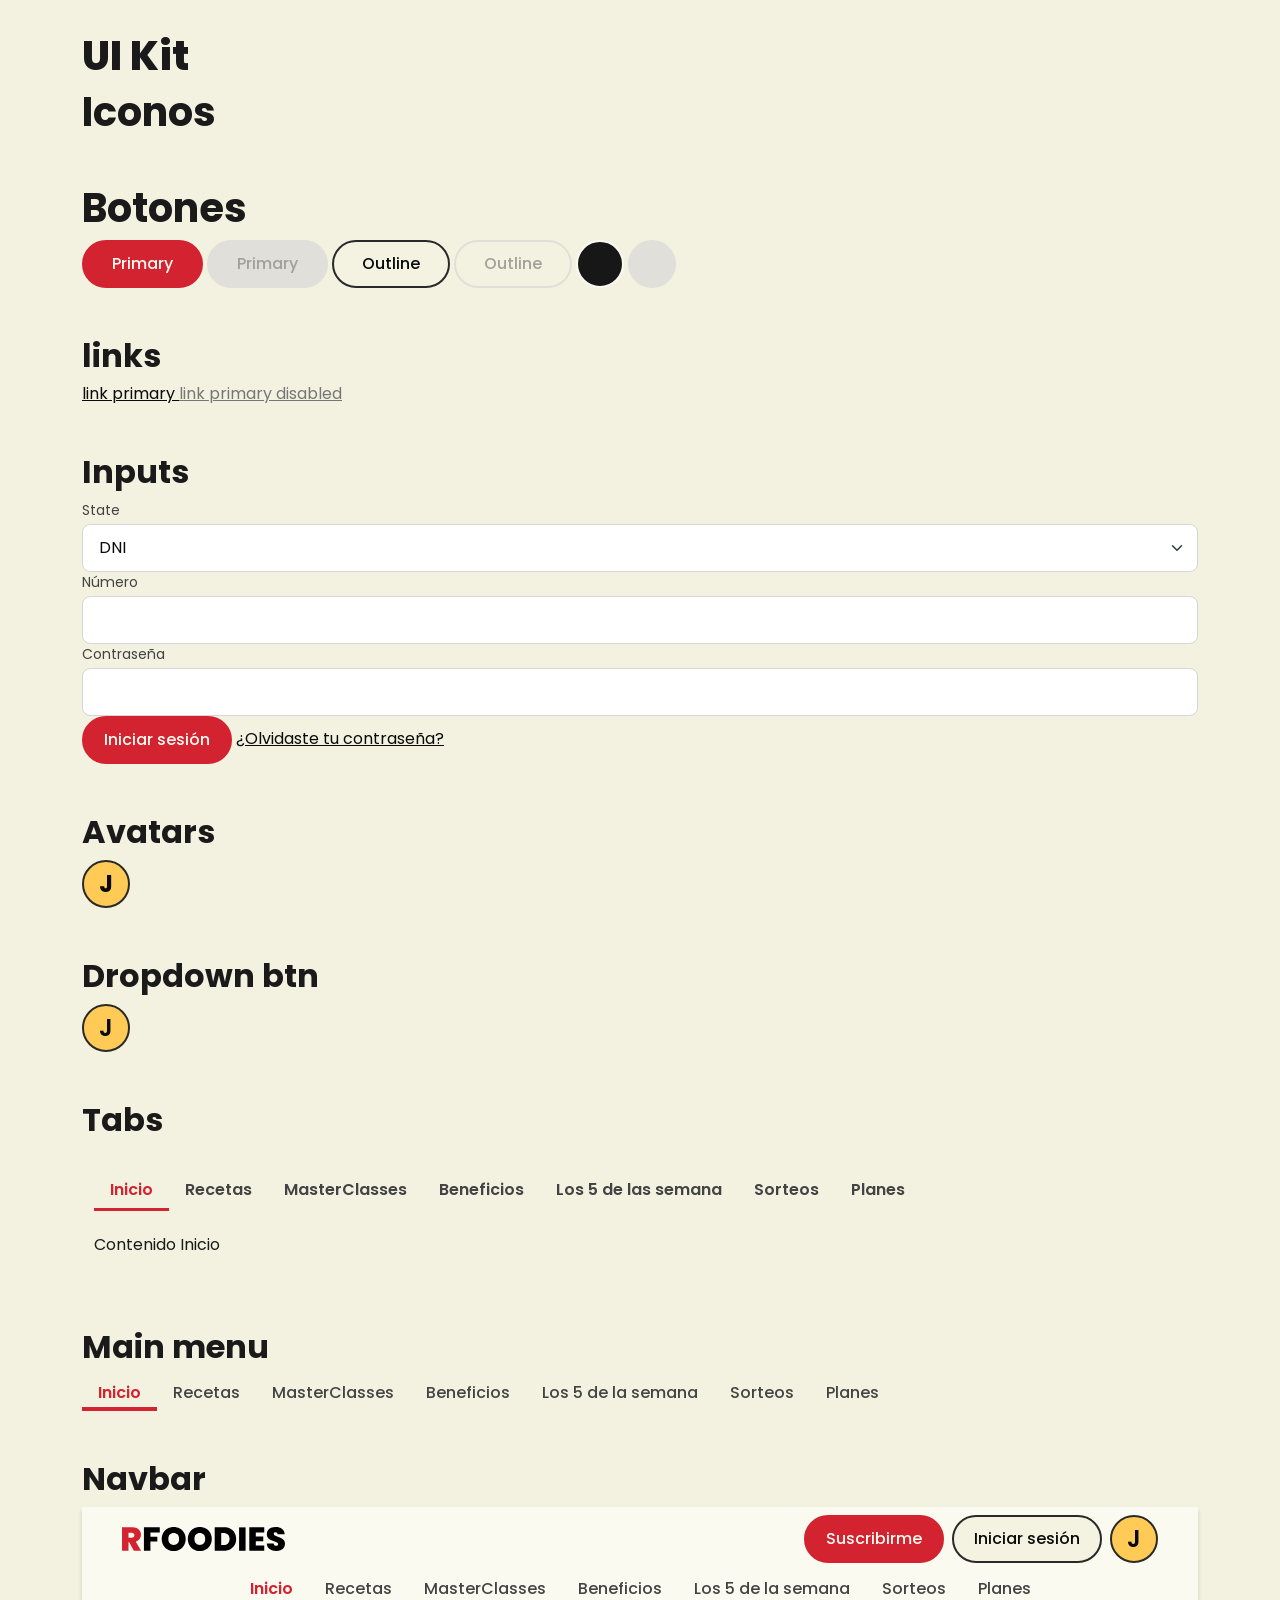
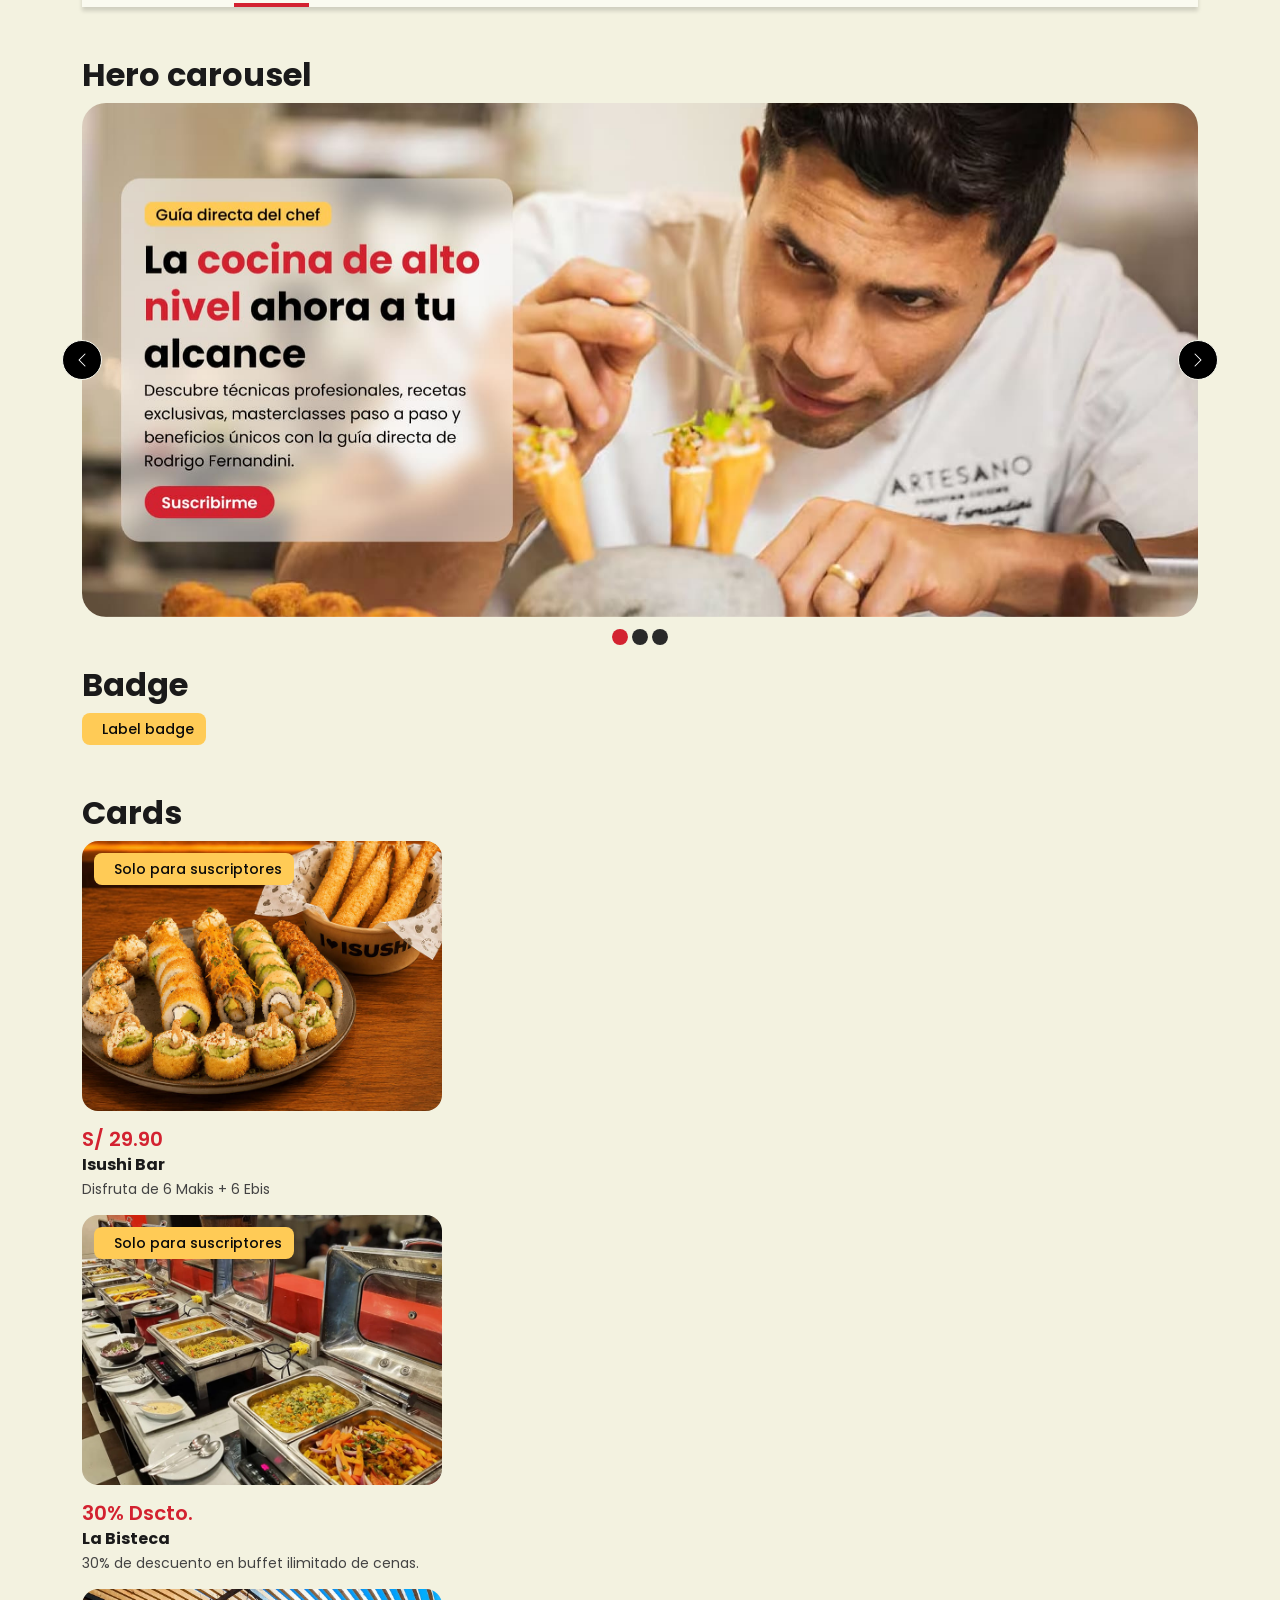
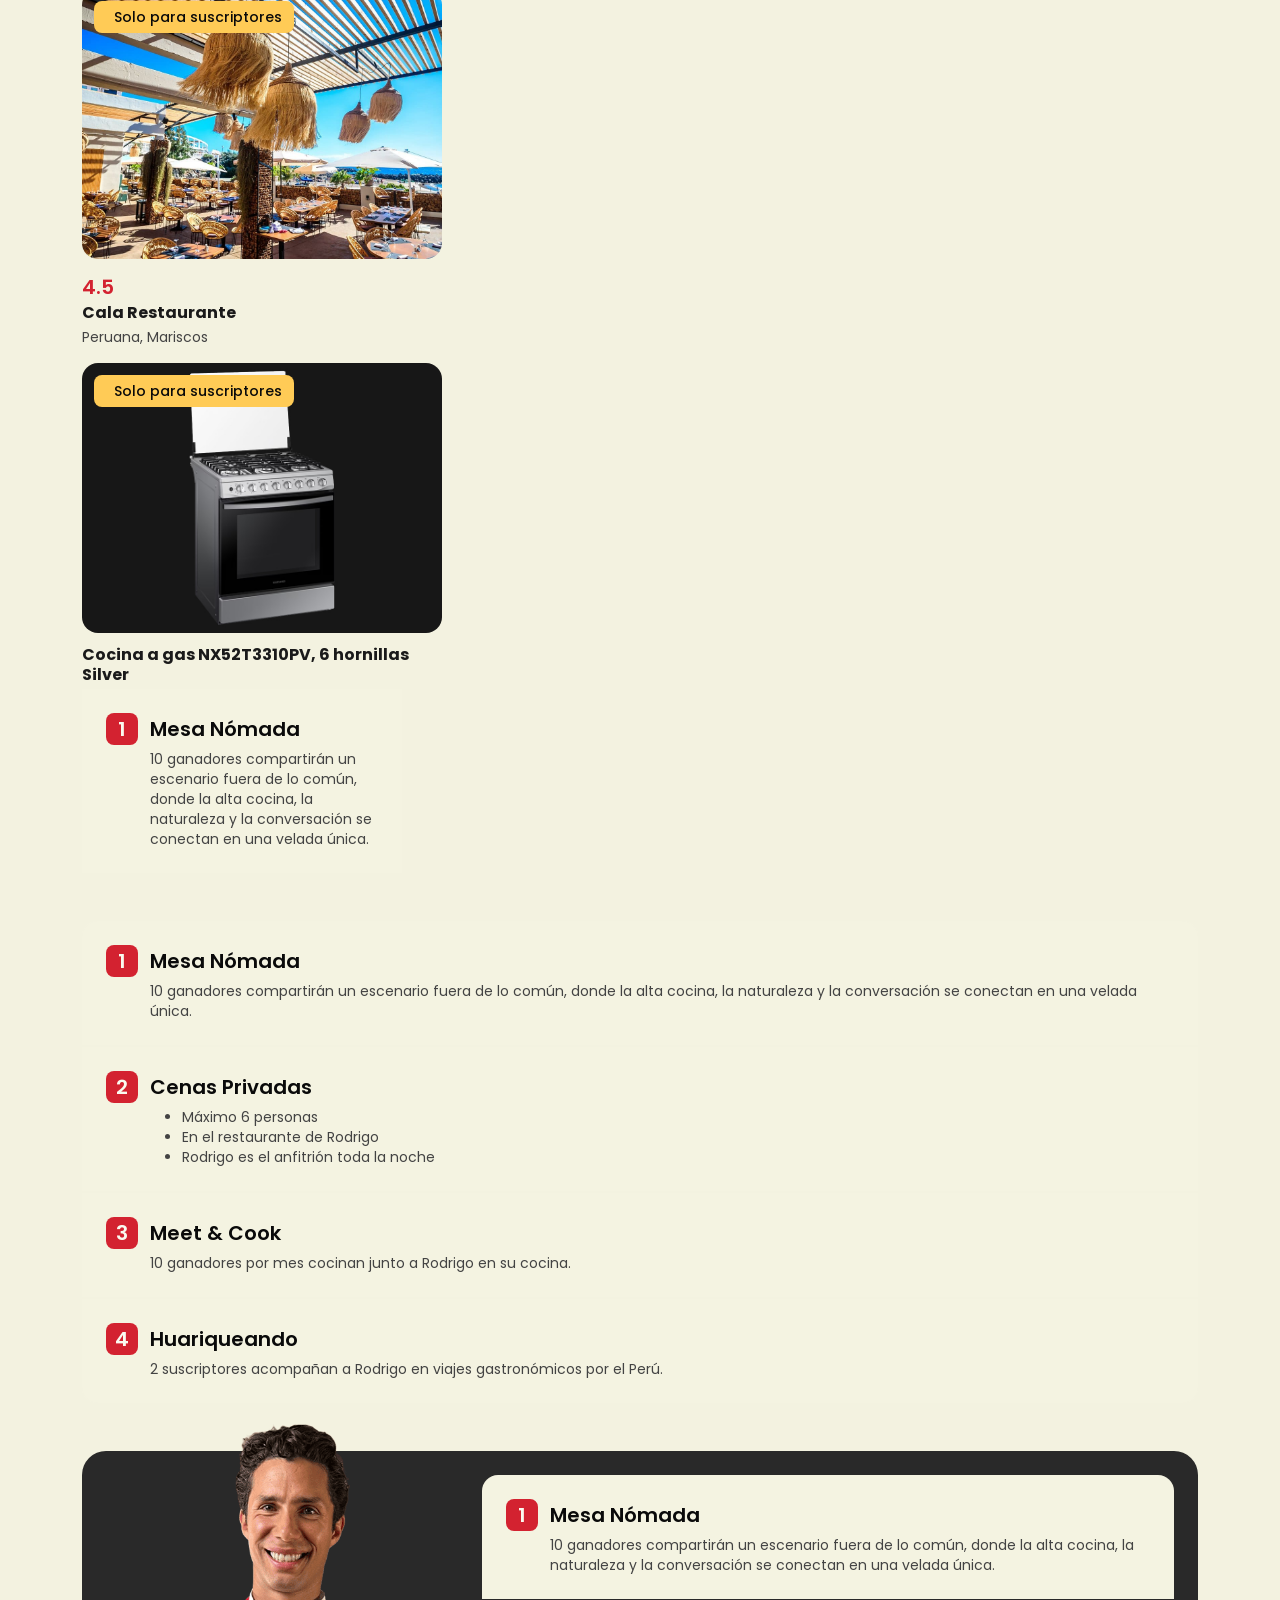
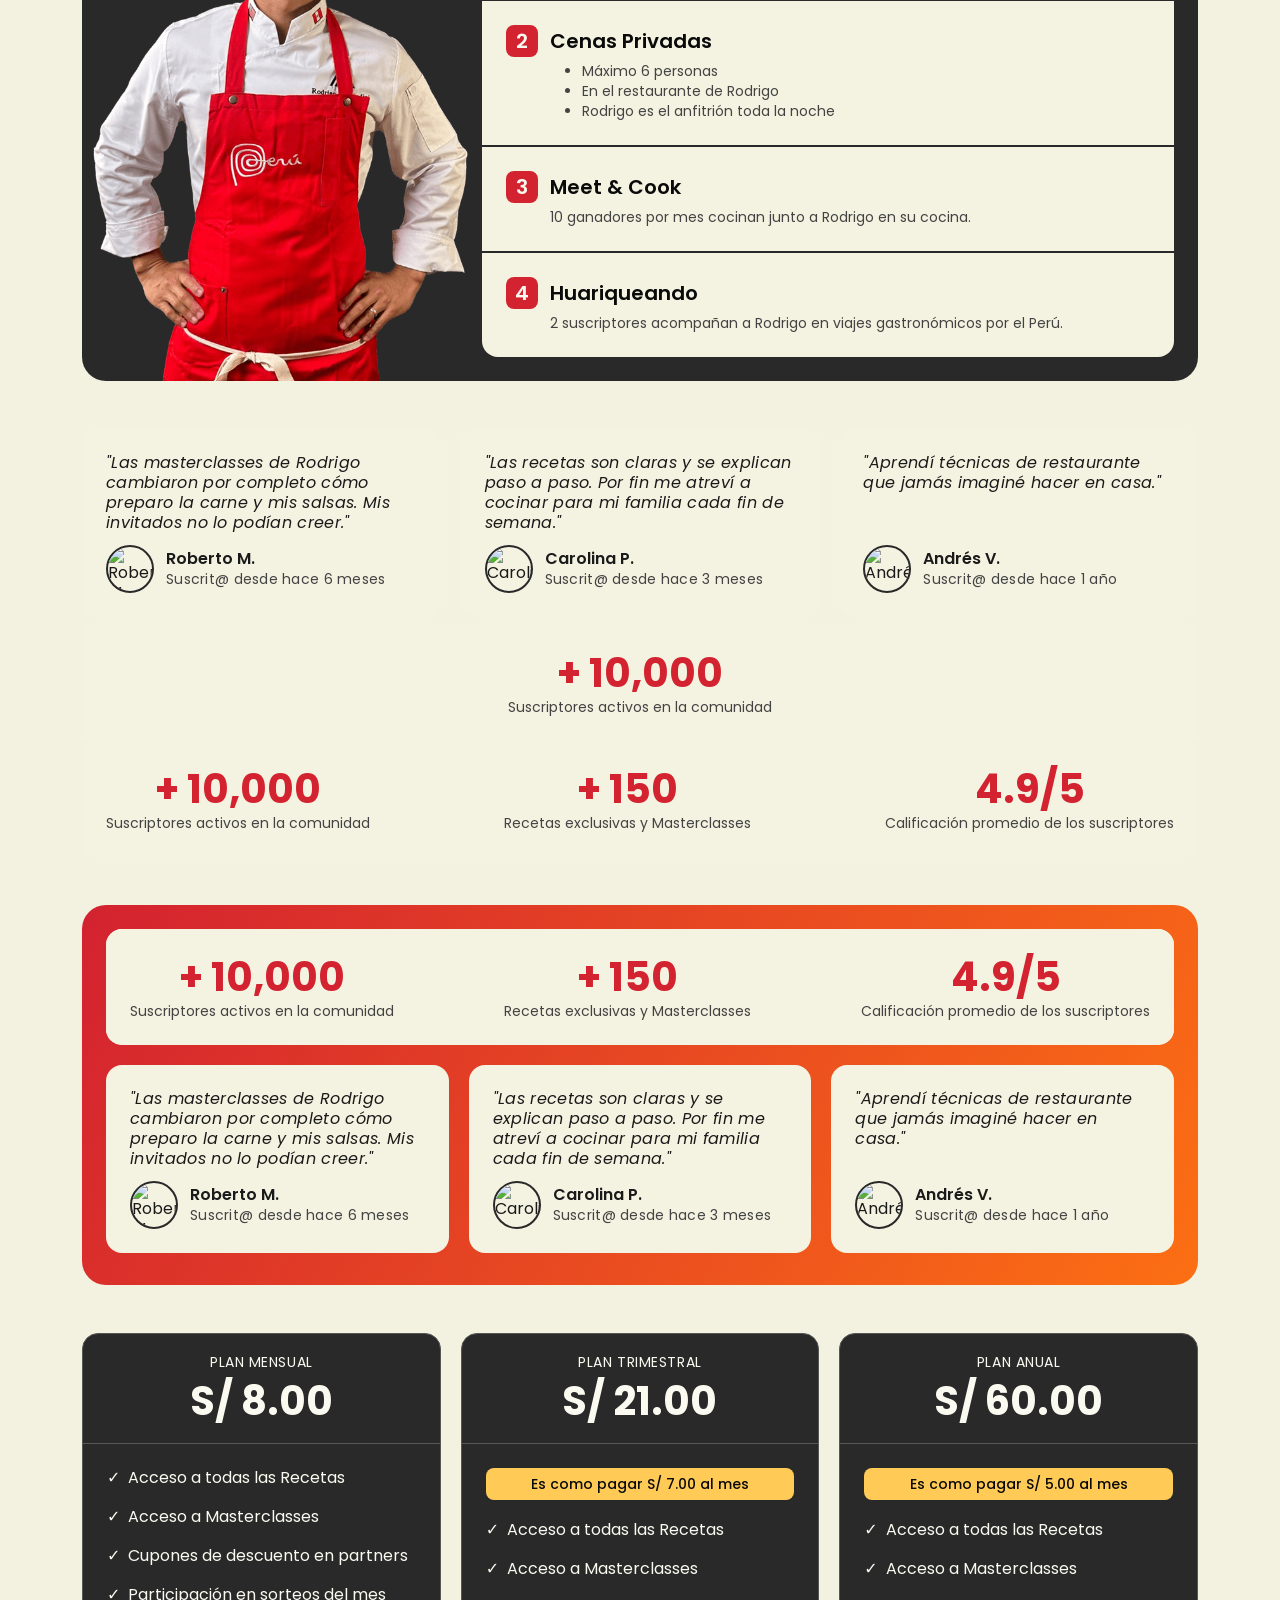
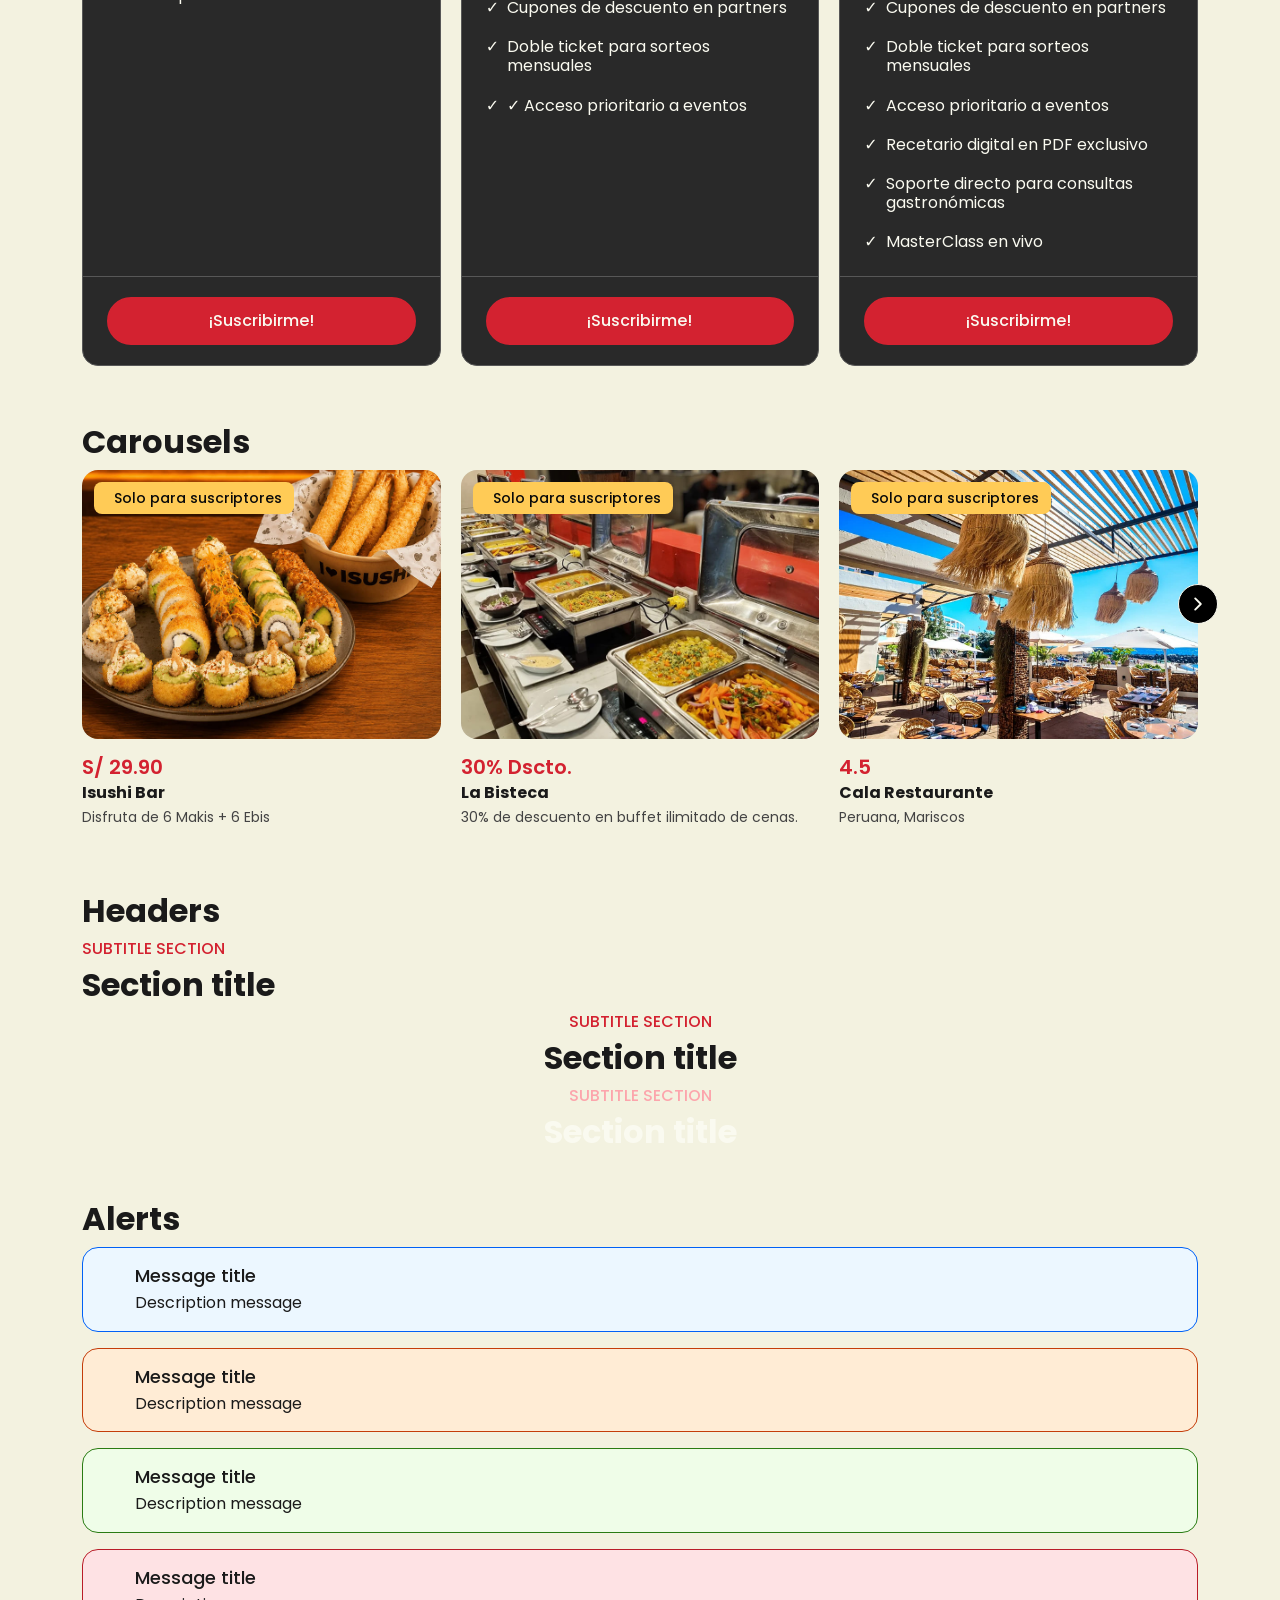
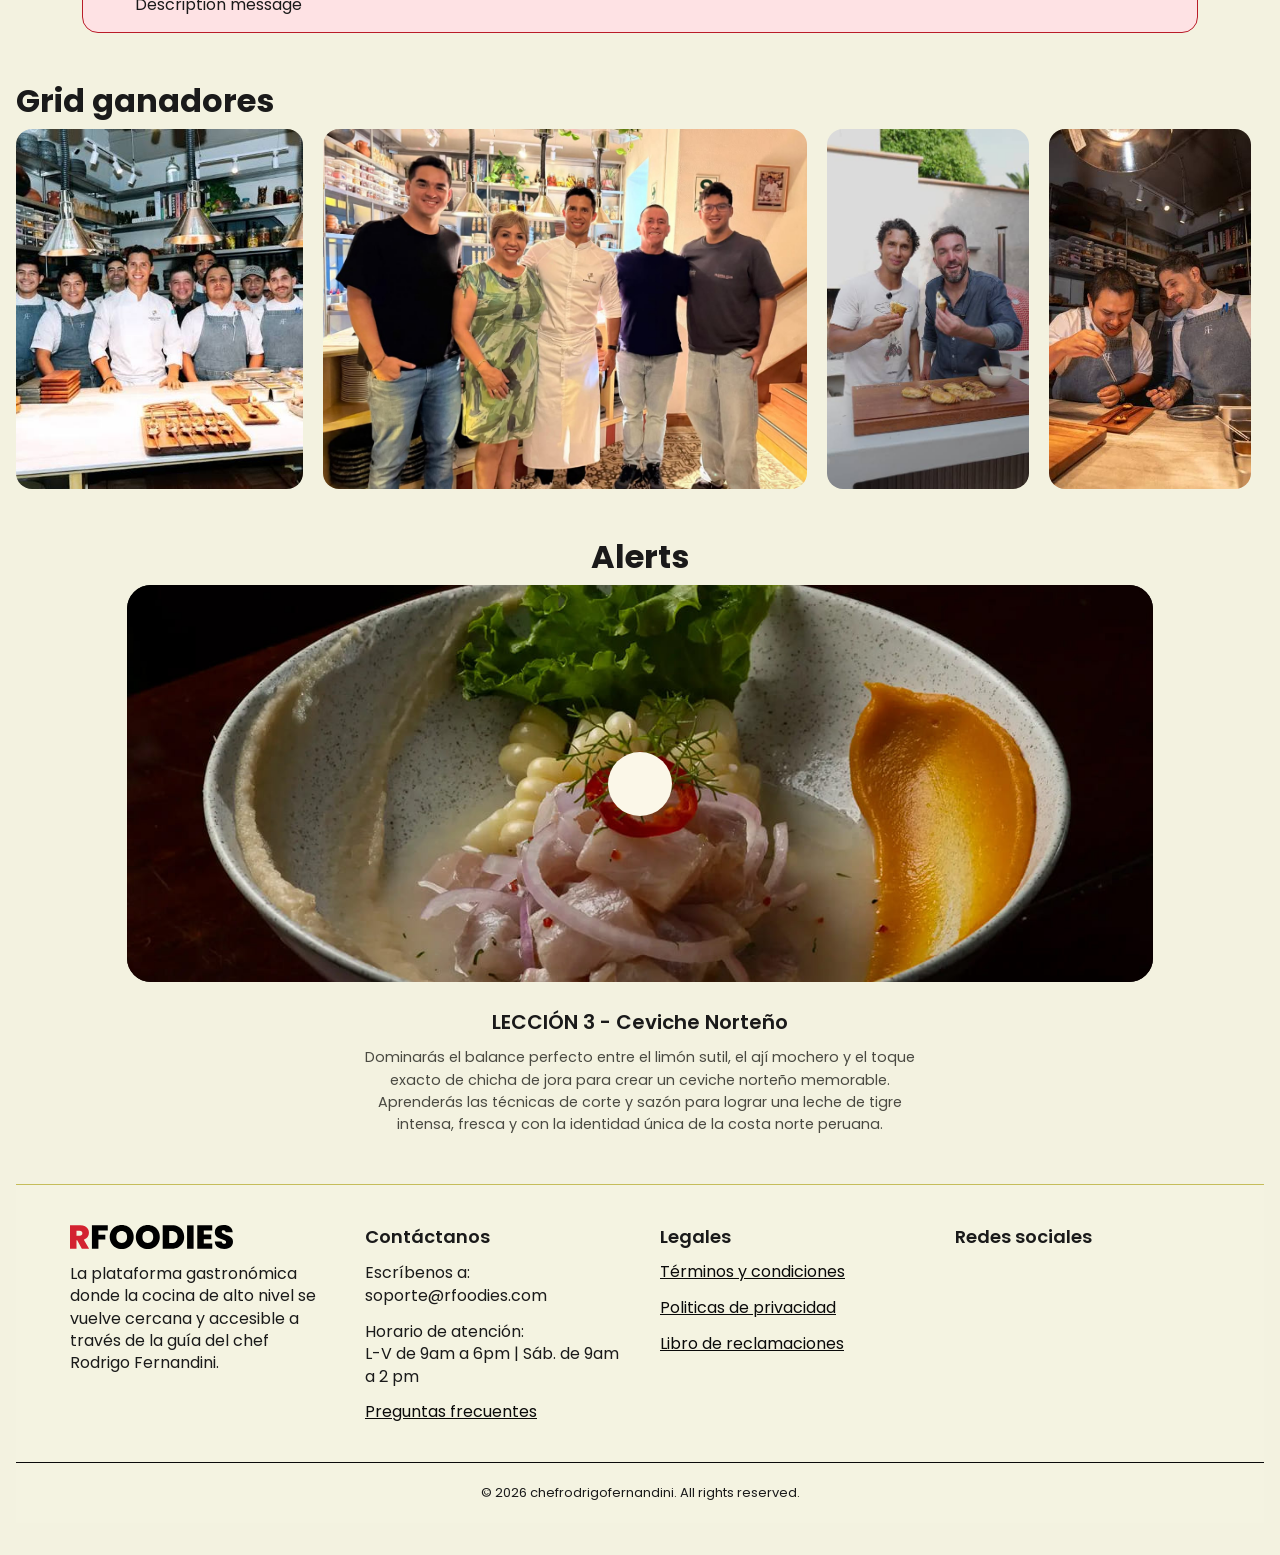
==== commit 62ebf618: "add video masterClass destacada" ====
--- a/componentes.html
+++ b/componentes.html
@@ -4,6 +4,7 @@
 <head>
     <meta charset="UTF-8">
     <meta name="viewport" content="width=device-width, initial-scale=1.0">
+    <meta name="referrer" content="strict-origin-when-cross-origin">
     <title>UI kit</title>
     <link rel="icon" href="images/logos/favicon.svg" type="image/x-icon" />
     <link rel="preconnect" href="https://fonts.googleapis.com">
@@ -999,49 +1000,74 @@
         </div>
         <!-- End Alerts -->
 
-        
+
     </div>
 
     <!-- Grid ganadores -->
-        <div class="mb-5">
-            <h2 class="headline_2 mb-2">Grid ganadores</h2>
-
-            <div class="winners-carousel">
-                <div class="winners-gallery">
-                    <div class="card-winners card-base">
-                        <img src="images/ganadores/1.jpg" alt="">
-                    </div>
-                    <div class="card-winners card-base">
-                        <img src="images/ganadores/2.jpg" alt="">
-                    </div>
-                    <div class="card-winners card-base">
-                        <img src="images/ganadores/3.jpg" alt="">
-                    </div>
-                    <div class="card-winners card-base">
-                        <img src="images/ganadores/4.jpg" alt="">
-                    </div>
-                    <div class="card-winners card-base">
-                        <img src="images/ganadores/5.jpg" alt="">
-                    </div>
-                    <div class="card-winners card-base">
-                        <img src="images/ganadores/6.jpg" alt="">
-                    </div>
-                    <div class="card-winners card-base">
-                        <img src="images/ganadores/7.jpg" alt="">
-                    </div>
-                    <div class="card-winners card-base">
-                        <img src="images/ganadores/8.jpg" alt="">
-                    </div>
-                    <div class="card-winners card-base">
-                        <img src="images/ganadores/9.jpg" alt="">
-                    </div>
-                    <div class="card-winners card-base">
-                        <img src="images/ganadores/10.jpg" alt="">
-                    </div>
-                </div>
-            </div>
-        </div>
-        <!-- End Ganadores -->
+    <div class="mb-5">
+        <h2 class="headline_2 mb-2">Grid ganadores</h2>
+
+        <div class="winners-carousel">
+            <div class="winners-gallery">
+                <div class="card-winners card-base">
+                    <img src="images/ganadores/1.jpg" alt="">
+                </div>
+                <div class="card-winners card-base">
+                    <img src="images/ganadores/2.jpg" alt="">
+                </div>
+                <div class="card-winners card-base">
+                    <img src="images/ganadores/3.jpg" alt="">
+                </div>
+                <div class="card-winners card-base">
+                    <img src="images/ganadores/4.jpg" alt="">
+                </div>
+                <div class="card-winners card-base">
+                    <img src="images/ganadores/5.jpg" alt="">
+                </div>
+                <div class="card-winners card-base">
+                    <img src="images/ganadores/6.jpg" alt="">
+                </div>
+                <div class="card-winners card-base">
+                    <img src="images/ganadores/7.jpg" alt="">
+                </div>
+                <div class="card-winners card-base">
+                    <img src="images/ganadores/8.jpg" alt="">
+                </div>
+                <div class="card-winners card-base">
+                    <img src="images/ganadores/9.jpg" alt="">
+                </div>
+                <div class="card-winners card-base">
+                    <img src="images/ganadores/10.jpg" alt="">
+                </div>
+            </div>
+        </div>
+    </div>
+    <!-- End Ganadores -->
+
+    <!-- Receta destacada -->
+    <section class="leccion container mb-5">
+        <h2 class="headline_2 mb-2">Alerts</h2>
+
+        <!-- Cambia data-video-id si quieres usar otro video de YouTube -->
+        <div class="video" id="video" data-video-id="eHxLWNQNmv8">
+            <img class="video__portada" src="videos/portadaMasterClassDestacada.jpg"
+                alt="Ceviche norteño servido en un plato de cerámica con choclo, lechuga y crema de ají">
+
+            <button class="video__boton" type="button" aria-label="Reproducir video de la Lección 3">
+                <ion-icon name="play" aria-hidden="true"></ion-icon>
+            </button>
+        </div>
+
+        <h2 class="leccion__titulo">LECCIÓN 3 - Ceviche Norteño</h2>
+
+        <p class="leccion__texto">
+            Dominarás el balance perfecto entre el limón sutil, el ají mochero y el toque exacto de chicha de jora
+            para crear un ceviche norteño memorable. Aprenderás las técnicas de corte y sazón para lograr una leche
+            de tigre intensa, fresca y con la identidad única de la costa norte peruana.
+        </p>
+
+    </section>
+    <!-- End receta destacada -->
 
     <footer class="site-footer">
 
@@ -1097,15 +1123,6 @@
 
     </footer>
 
-    <script>
-    const gallery = document.querySelector('.winners-gallery');
-    [...gallery.children].forEach(card => {
-        const clone = card.cloneNode(true);
-        clone.setAttribute('aria-hidden', 'true');
-        gallery.appendChild(clone);
-    });
-</script>
-
     <!-- Js-files -->
     <script type="module" src="https://unpkg.com/ionicons@8.0.13/dist/ionicons/ionicons.esm.js"></script>
     <script nomodule src="https://unpkg.com/ionicons@8.0.13/dist/ionicons/ionicons.js"></script>
--- a/css/main.css
+++ b/css/main.css
@@ -1651,9 +1651,11 @@
 .winners-gallery {
     display: flex;
     width: max-content;
-    overflow: visible;      /* anula el overflow-x que causa el scroll */
-    gap: 0;                 /* evita que un gap de tu CSS rompa el loop */
-    animation: scroll-winners 30s linear infinite;
+    overflow: visible;
+    /* anula el overflow-x que causa el scroll */
+    gap: 0;
+    /* evita que un gap de tu CSS rompa el loop */
+    animation: scroll-winners 50s linear infinite;
 }
 
 .winners-carousel:hover .winners-gallery {
@@ -1662,29 +1664,167 @@
 
 .card-winners {
     flex: 0 0 auto;
-    width: 280px;
-    height: 360px;          /* mismo alto para todas */
-    margin-right: 20px;
+    width: auto;
+    height: 360px;
+    /* mismo alto para todas */
+    margin-right: 1.25rem;
     overflow: hidden;
-    border-radius: 12px;
+    border-radius: 1rem;
 }
 
 .card-winners img {
     display: block;
+    width: auto;
+    height: 100%;
+    object-fit: cover;
+    /* recorta para llenar sin deformar */
+    object-position: center;
+}
+
+@keyframes scroll-winners {
+    from {
+        transform: translateX(0);
+    }
+
+    to {
+        transform: translateX(-50%);
+    }
+}
+
+@media (prefers-reduced-motion: reduce) {
+    .winners-gallery {
+        animation: none;
+    }
+}
+
+/* End Winners Gallery */
+
+/* Video receta */
+:root {
+    --fondo: #f3f2e0;
+    --texto: #1a1a1a;
+    --texto-suave: #4a4a42;
+    --radio: 24px;
+}
+
+* {
+    box-sizing: border-box;
+}
+
+body {
+    margin: 0;
+    padding: 32px 16px;
+    background: var(--fondo);
+    font-family: "Poppins", system-ui, -apple-system, "Segoe UI", sans-serif;
+    color: var(--texto);
+}
+
+.leccion {
+    max-width: 1050px;
+    margin: 0 auto;
+    text-align: center;
+}
+
+/* ---------- Contenedor del video ---------- */
+.video {
+    position: relative;
+    width: 100%;
+    aspect-ratio: 16 / 6.2;
+    /* proporción panorámica como en tu referencia */
+    border-radius: var(--radio);
+    overflow: hidden;
+    background: #000;
+    cursor: pointer;
+}
+
+.video__portada {
+    position: absolute;
+    inset: 0;
     width: 100%;
     height: 100%;
-    object-fit: cover;      /* recorta para llenar sin deformar */
-    object-position: center;
-}
-
-@keyframes scroll-winners {
-    from { transform: translateX(0); }
-    to   { transform: translateX(-50%); }
+    object-fit: cover;
+    display: block;
+}
+
+.video__boton {
+    position: absolute;
+    top: 50%;
+    left: 50%;
+    width: 64px;
+    height: 64px;
+    transform: translate(-50%, -50%);
+    border: 0;
+    border-radius: 50%;
+    background: #fbf7e8;
+    display: grid;
+    place-items: center;
+    cursor: pointer;
+    transition: transform .2s ease, background .2s ease;
+}
+
+.video__boton ion-icon {
+    font-size: 28px;
+    margin-left: 3px;
+    /* centra ópticamente el triángulo */
+    color: #1a1a1a;
+}
+
+.video:hover .video__boton {
+    transform: translate(-50%, -50%) scale(1.1);
+}
+
+.video__boton:focus-visible {
+    outline: 3px solid #fff;
+    outline-offset: 3px;
+}
+
+/* Al reproducir: el iframe de YouTube ocupa todo el espacio */
+.video iframe {
+    position: absolute;
+    inset: 0;
+    width: 100%;
+    height: 100%;
+    border: 0;
+}
+
+.video.reproduciendo {
+    cursor: default;
+    aspect-ratio: 16 / 9;
+}
+
+/* ---------- Texto ---------- */
+.leccion__titulo {
+    margin: 28px 0 12px;
+    font-size: 1.25rem;
+    font-weight: 600;
+}
+
+.leccion__texto {
+    margin: 0 auto;
+    max-width: 62ch;
+    font-size: .9rem;
+    line-height: 1.55;
+    color: var(--texto-suave);
+}
+
+@media (max-width: 640px) {
+    .video {
+        aspect-ratio: 16 / 10;
+        border-radius: 18px;
+    }
+
+    .video__boton {
+        width: 56px;
+        height: 56px;
+    }
 }
 
 @media (prefers-reduced-motion: reduce) {
-    .winners-gallery { animation: none; }
-}
-/* End Winners Gallery */
+    .video__boton {
+        transition: none;
+    }
+}
+
+/* End video receta */
 
 /* END COMPONENTS */
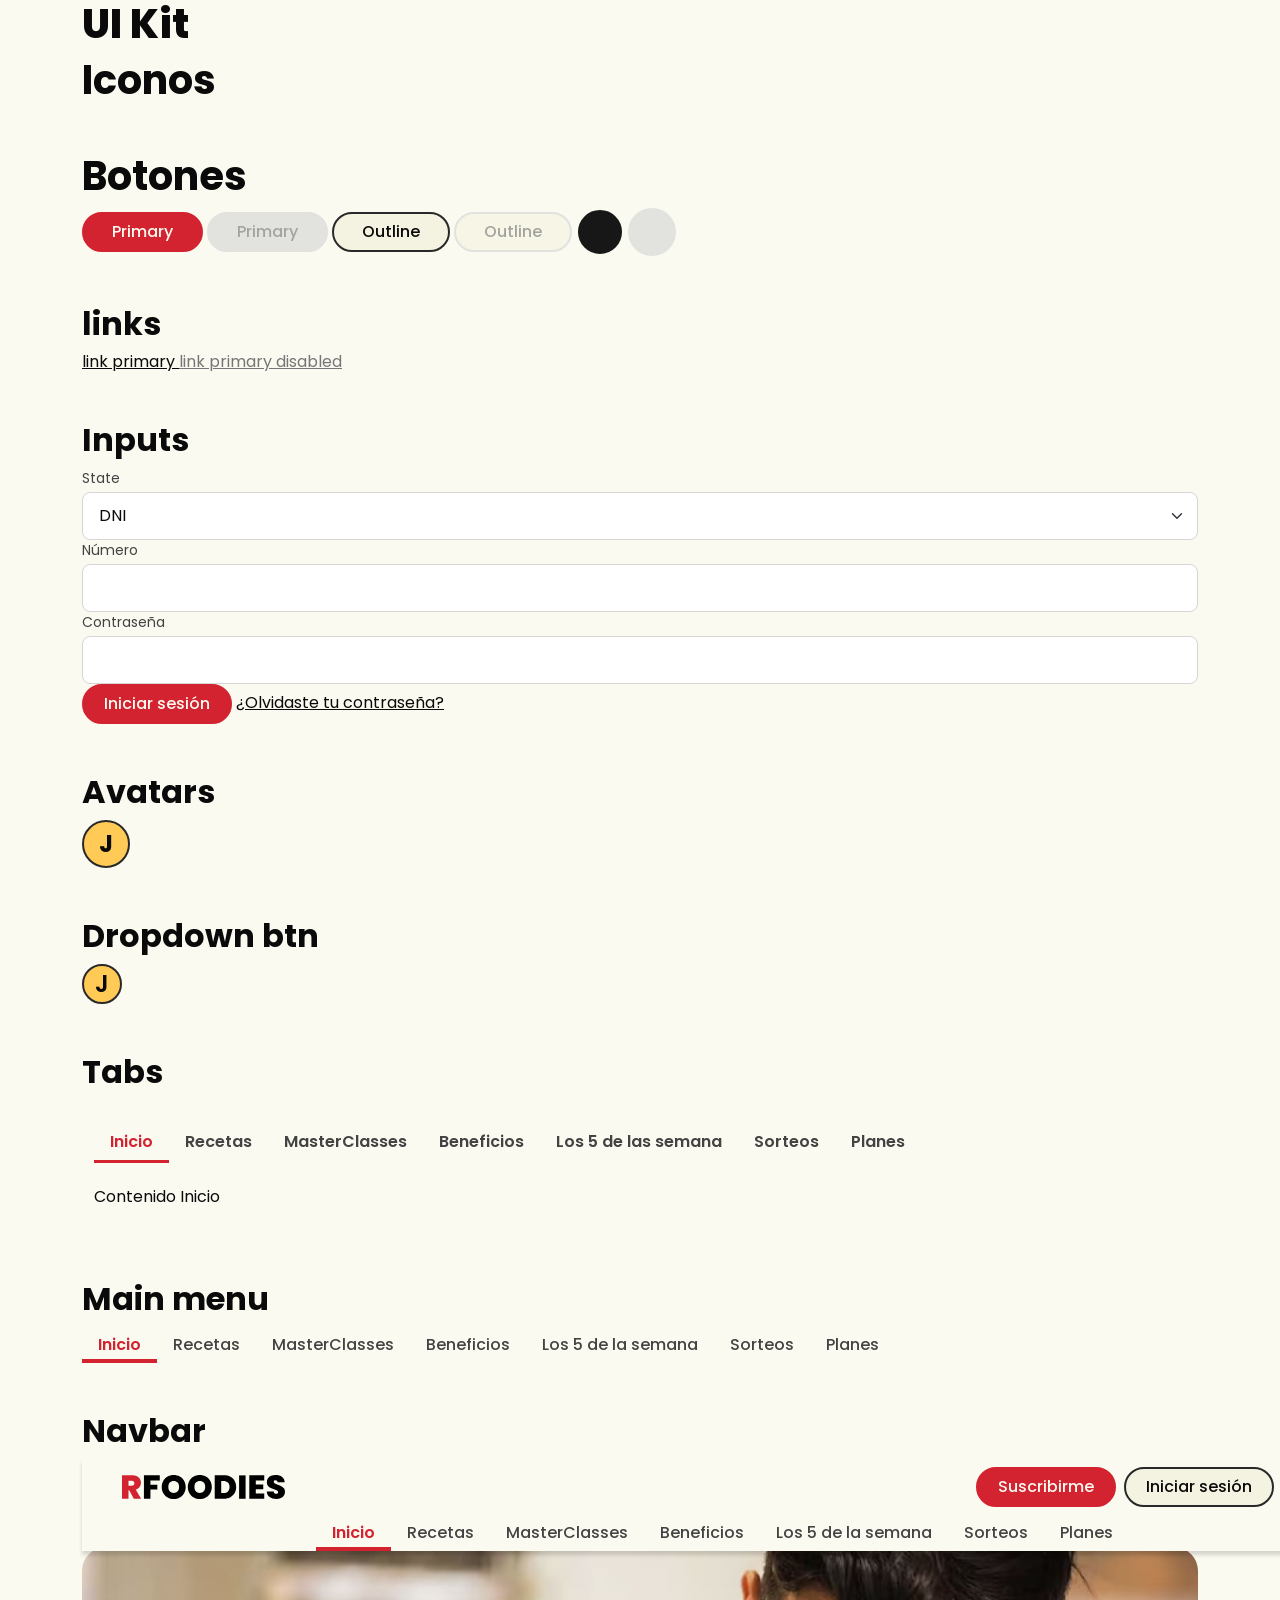
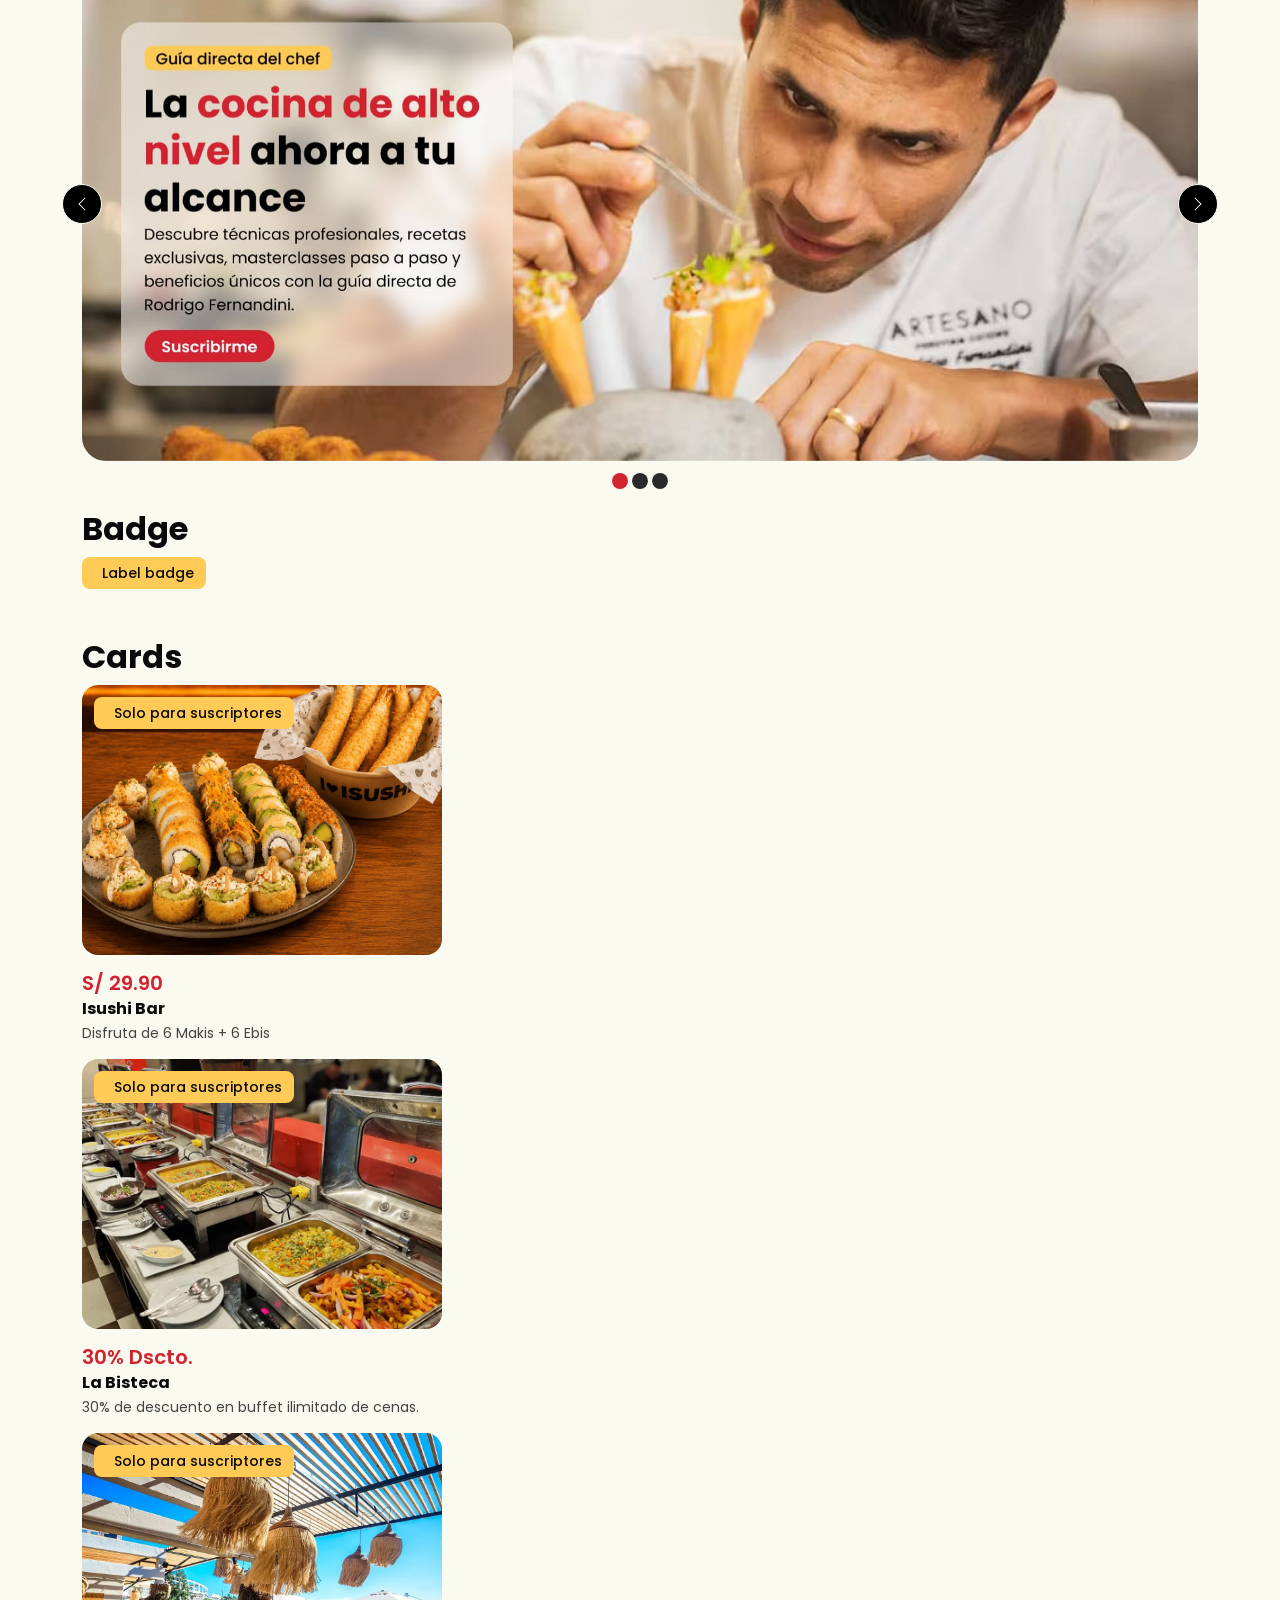
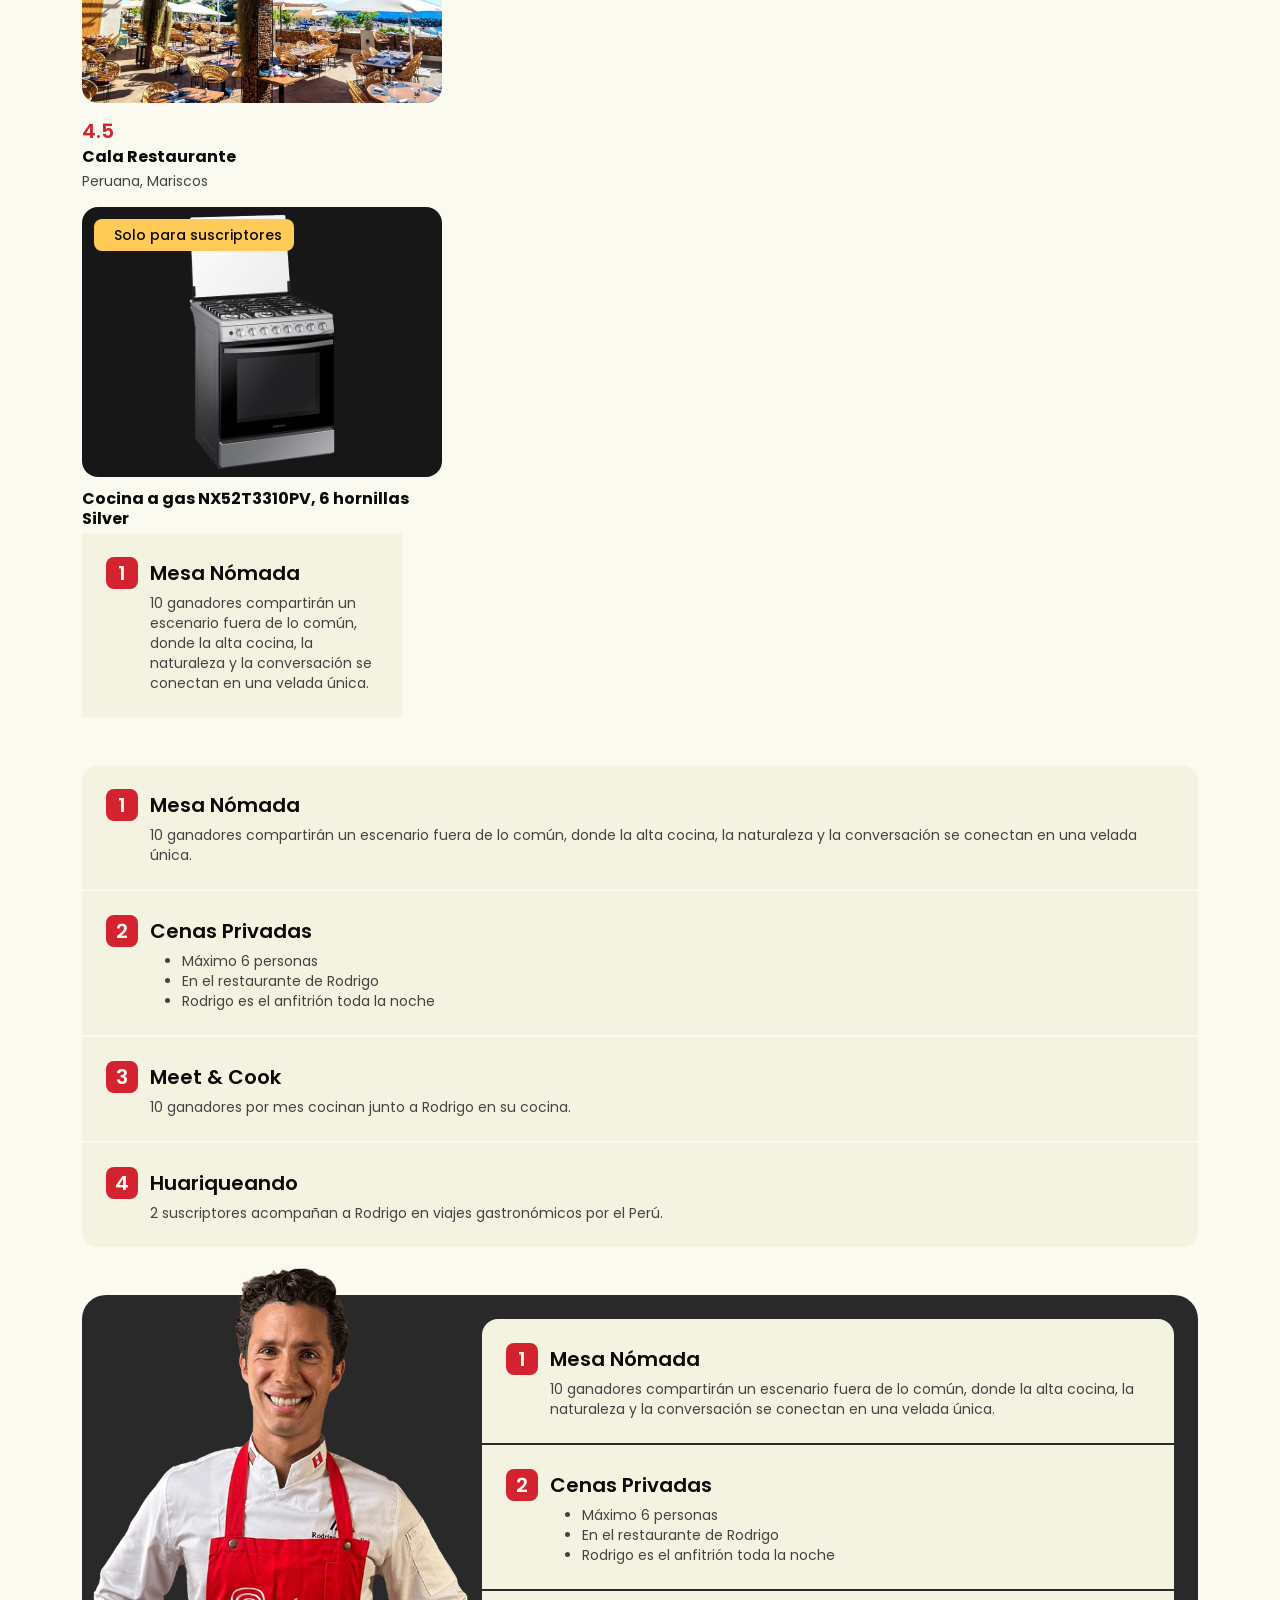
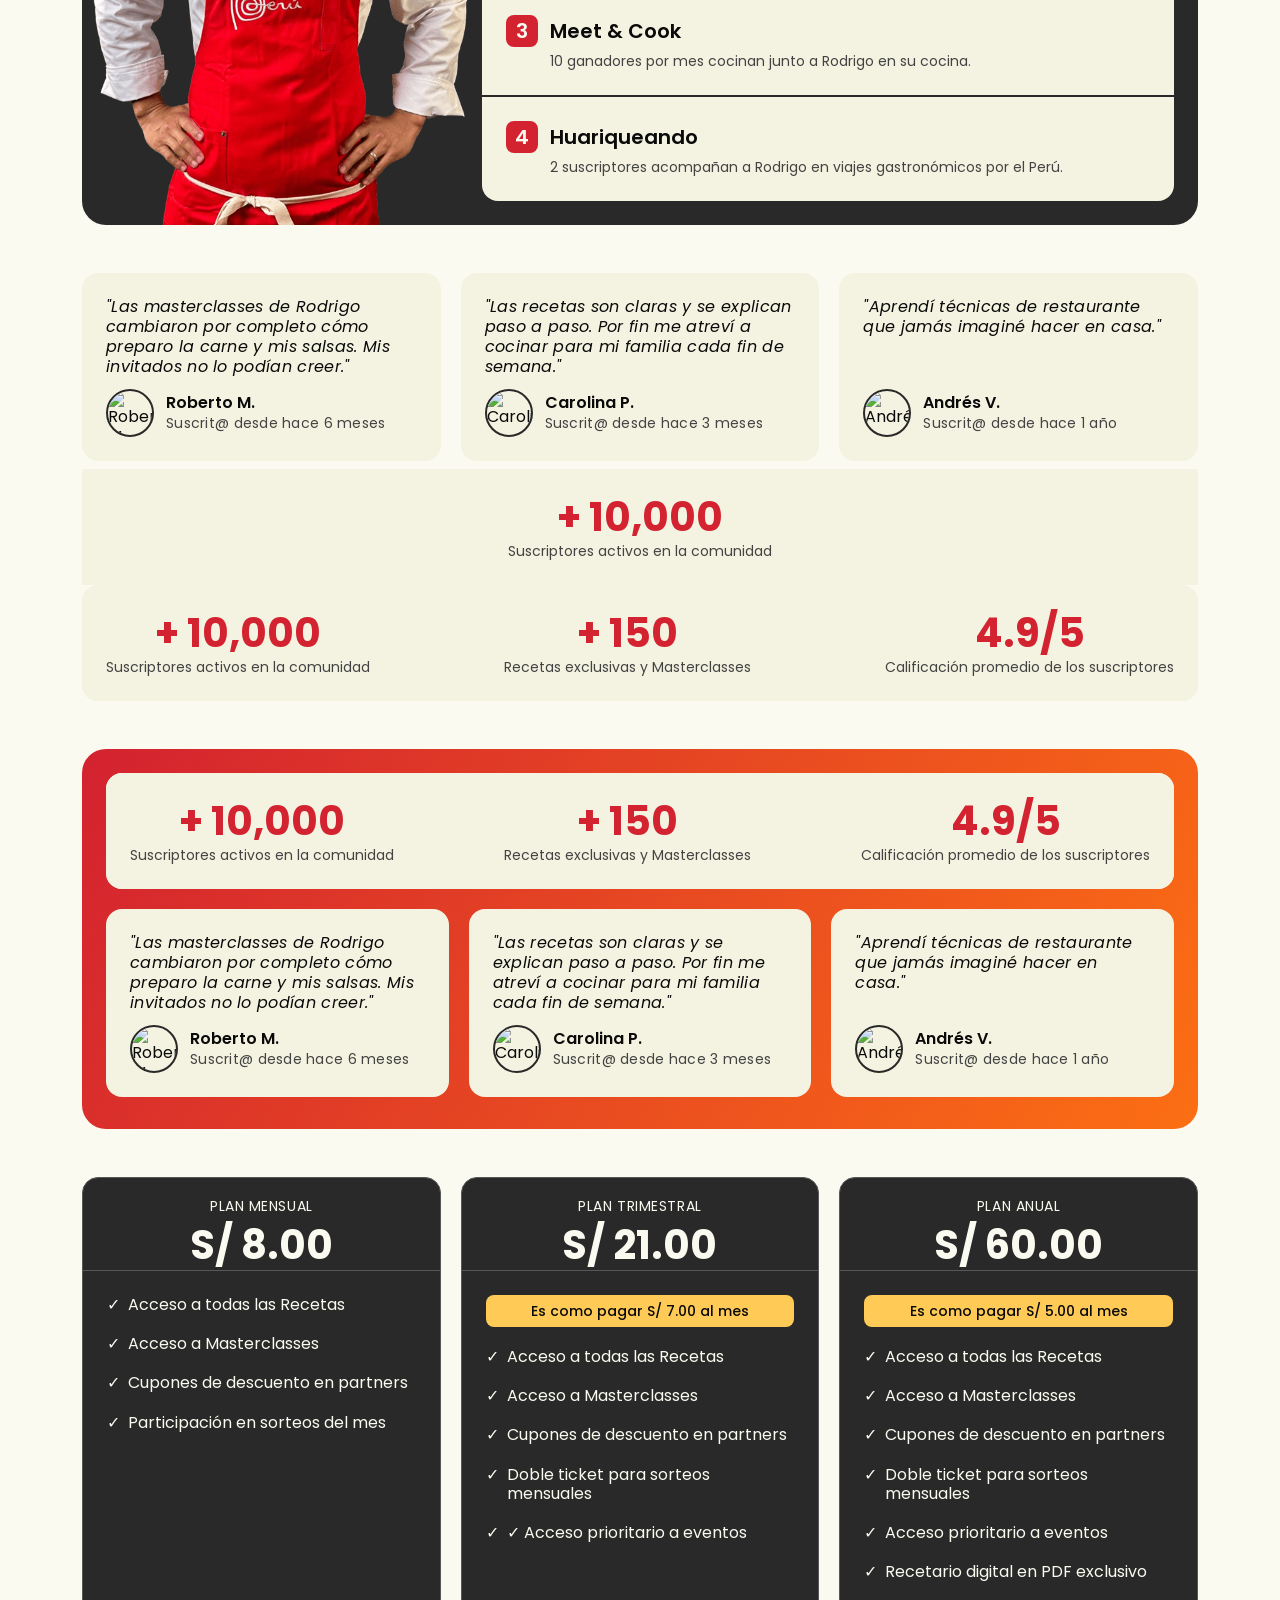
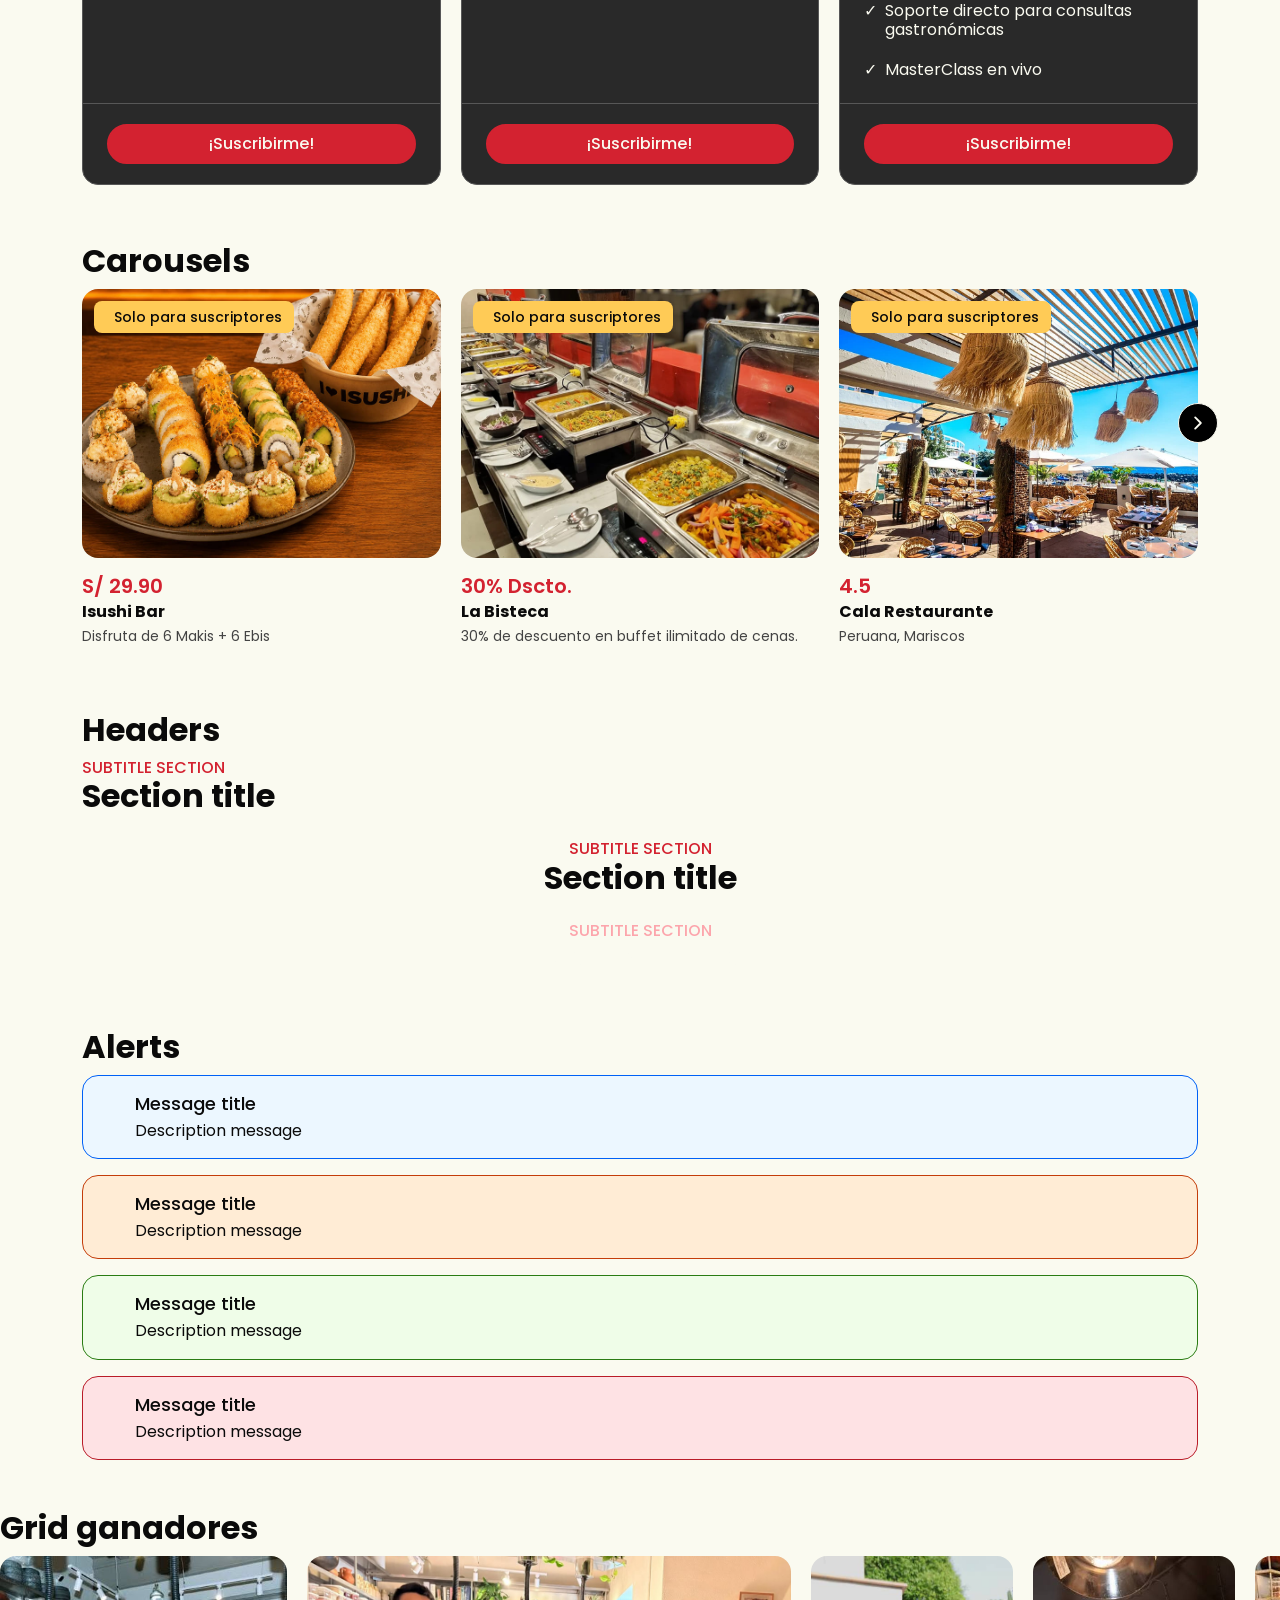
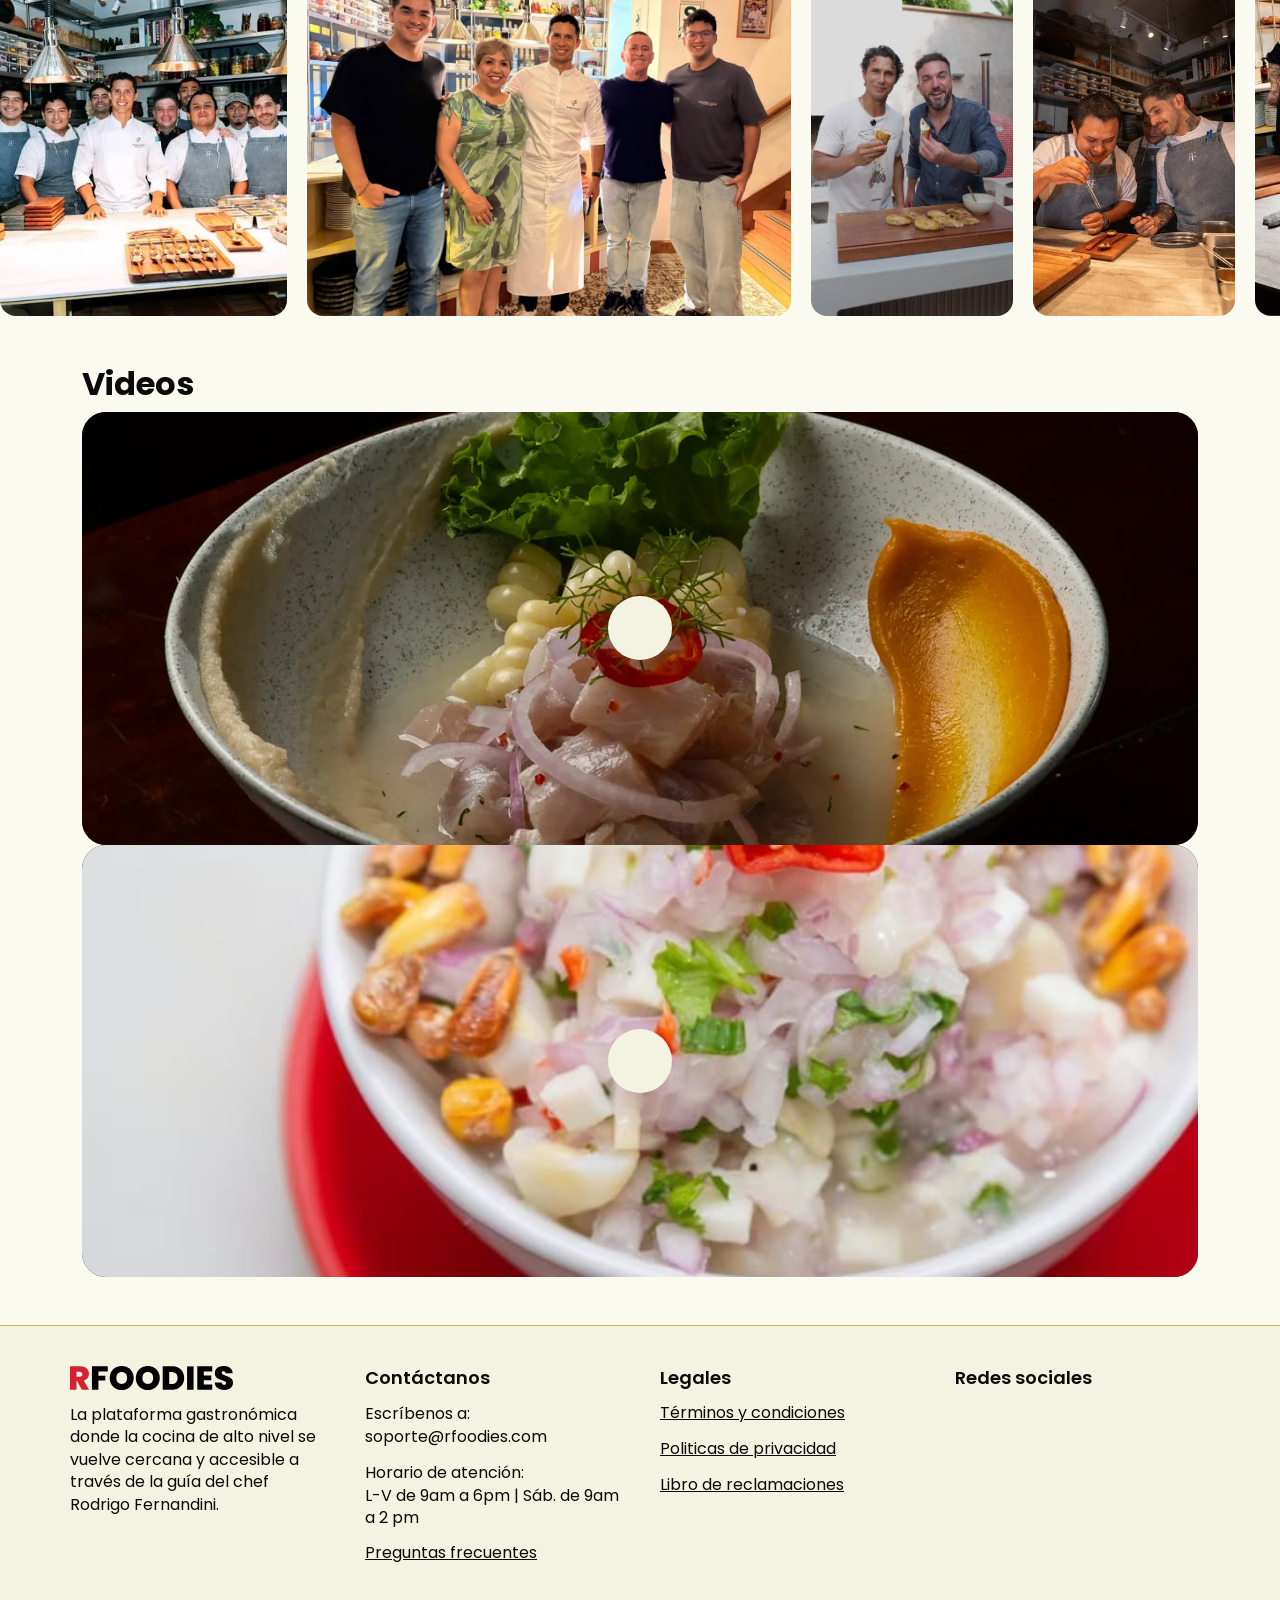
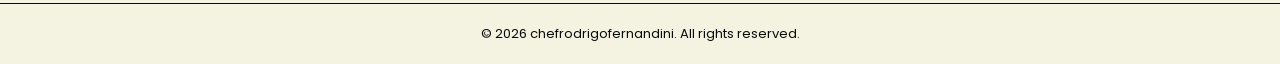
==== commit 93ee17f8: "add index page, hero section, about section" ====
--- a/componentes.html
+++ b/componentes.html
@@ -1046,26 +1046,30 @@
 
     <!-- Receta destacada -->
     <section class="leccion container mb-5">
-        <h2 class="headline_2 mb-2">Alerts</h2>
-
-        <!-- Cambia data-video-id si quieres usar otro video de YouTube -->
-        <div class="video" id="video" data-video-id="eHxLWNQNmv8">
+        <h2 class="headline_2 mb-2">Videos</h2>
+
+        <!-- Video 1: pega el link de YouTube en data-video-url (acepta watch?v=, youtu.be, embed, shorts, live) -->
+        <div class="video" data-video-url="https://www.youtube.com/watch?v=eHxLWNQNmv8"
+            data-video-title="Lección 3 - Ceviche Norteño">
             <img class="video__portada" src="videos/portadaMasterClassDestacada.jpg"
                 alt="Ceviche norteño servido en un plato de cerámica con choclo, lechuga y crema de ají">
 
-            <button class="video__boton" type="button" aria-label="Reproducir video de la Lección 3">
+            <button class="video__boton" type="button" aria-label="Reproducir video: Lección 3 - Ceviche Norteño">
                 <ion-icon name="play" aria-hidden="true"></ion-icon>
             </button>
         </div>
 
-        <h2 class="leccion__titulo">LECCIÓN 3 - Ceviche Norteño</h2>
-
-        <p class="leccion__texto">
-            Dominarás el balance perfecto entre el limón sutil, el ají mochero y el toque exacto de chicha de jora
-            para crear un ceviche norteño memorable. Aprenderás las técnicas de corte y sazón para lograr una leche
-            de tigre intensa, fresca y con la identidad única de la costa norte peruana.
-        </p>
-
+        <!-- Video 2: cambia el link, el título, la portada y el alt -->
+        <div class="video" data-video-url="https://www.youtube.com/shorts/liSxIUEJtUs"
+            data-video-title="Lección 4 - Título del video">
+            <img class="video__portada" src="videos/portadaMasterClass2.jpg" alt="Descripción de la portada">
+
+            <button class="video__boton" type="button" aria-label="Reproducir video: Lección 4 - Título del video">
+                <ion-icon name="play" aria-hidden="true"></ion-icon>
+            </button>
+        </div>
+
+        <!-- Video 3: copia y pega un bloque <div class="video"> las veces que necesites -->
     </section>
     <!-- End receta destacada -->
 
--- a/css/main.css
+++ b/css/main.css
@@ -300,7 +300,7 @@
 .btn {
     font-size: 1rem;
     line-height: 1.25rem;
-    height: 3rem;
+    height: 2.5rem;
     font-weight: 500;
     padding: .8rem 1.25rem;
     display: inline-flex;
@@ -652,8 +652,8 @@
 
 /* ---- Botón avatar ---- */
 .avatar-btn {
-    width: 3rem;
-    height: 3rem;
+    width: 2.5rem;
+    height: 2.5rem;
     padding: 0;
     display: inline-flex;
     align-items: center;
@@ -815,6 +815,9 @@
     background-color: var(--bg-surface-primary);
     padding: 0 2.5rem;
     box-shadow: var(--shadow-primary);
+    position: fixed;
+    width: 100%;
+    z-index: 5;
 }
 
 .logo-navbar {
@@ -1349,14 +1352,21 @@
 /* End cards */
 
 /* Headers */
+.header-section {
+    /* background-color: pink; */
+    margin-bottom: 1.5rem;
+}
+
 .header-section__subtitle {
     text-transform: uppercase;
     color: var(--text-brand);
+    margin-bottom: 0;
 }
 
 .header-section__title {
     font-size: 2rem;
     font-weight: 700;
+    margin-bottom: 0;
 }
 
 .header-section__dark .header-section__subtitle {
@@ -1711,29 +1721,15 @@
     box-sizing: border-box;
 }
 
-body {
-    margin: 0;
-    padding: 32px 16px;
-    background: var(--fondo);
-    font-family: "Poppins", system-ui, -apple-system, "Segoe UI", sans-serif;
-    color: var(--texto);
-}
-
-.leccion {
-    max-width: 1050px;
-    margin: 0 auto;
-    text-align: center;
-}
-
 /* ---------- Contenedor del video ---------- */
 .video {
     position: relative;
     width: 100%;
     aspect-ratio: 16 / 6.2;
     /* proporción panorámica como en tu referencia */
-    border-radius: var(--radio);
+    border-radius: 1.5rem;
     overflow: hidden;
-    background: #000;
+    background: var(--bg-fill-black-secondary);
     cursor: pointer;
 }
 
@@ -1755,7 +1751,7 @@
     transform: translate(-50%, -50%);
     border: 0;
     border-radius: 50%;
-    background: #fbf7e8;
+    background: var(--bg-fill-secondary);
     display: grid;
     place-items: center;
     cursor: pointer;
@@ -1766,7 +1762,7 @@
     font-size: 28px;
     margin-left: 3px;
     /* centra ópticamente el triángulo */
-    color: #1a1a1a;
+    color: var(--bg-fill-black);
 }
 
 .video:hover .video__boton {
@@ -1774,7 +1770,7 @@
 }
 
 .video__boton:focus-visible {
-    outline: 3px solid #fff;
+    outline: 3px solid var(--bg-fill-secondary);
     outline-offset: 3px;
 }
 
@@ -1792,21 +1788,6 @@
     aspect-ratio: 16 / 9;
 }
 
-/* ---------- Texto ---------- */
-.leccion__titulo {
-    margin: 28px 0 12px;
-    font-size: 1.25rem;
-    font-weight: 600;
-}
-
-.leccion__texto {
-    margin: 0 auto;
-    max-width: 62ch;
-    font-size: .9rem;
-    line-height: 1.55;
-    color: var(--texto-suave);
-}
-
 @media (max-width: 640px) {
     .video {
         aspect-ratio: 16 / 10;
@@ -1827,4 +1808,37 @@
 
 /* End video receta */
 
-/* END COMPONENTS */+/* END COMPONENTS */
+
+/* INDEX PAGE*/
+header {
+    height: 5.75rem;
+}
+/* Section */
+.wrap-section {
+    padding: 2.5rem 0;
+}
+
+.wrap-section-secondary {
+    background-color: var(--bg-surface-secondary);
+    padding: 2.5rem 0;
+}
+
+/* End section */
+
+/* Section About */
+.about {
+    display: flex;
+    gap: 2rem;
+}
+
+.about__photo {
+    width: 25rem;
+    height: 25rem;
+    object-fit: cover;
+    border-radius: 1.5rem;
+    display: block;
+}
+
+/* End Section About */
+/* END INDEX PAGE */
